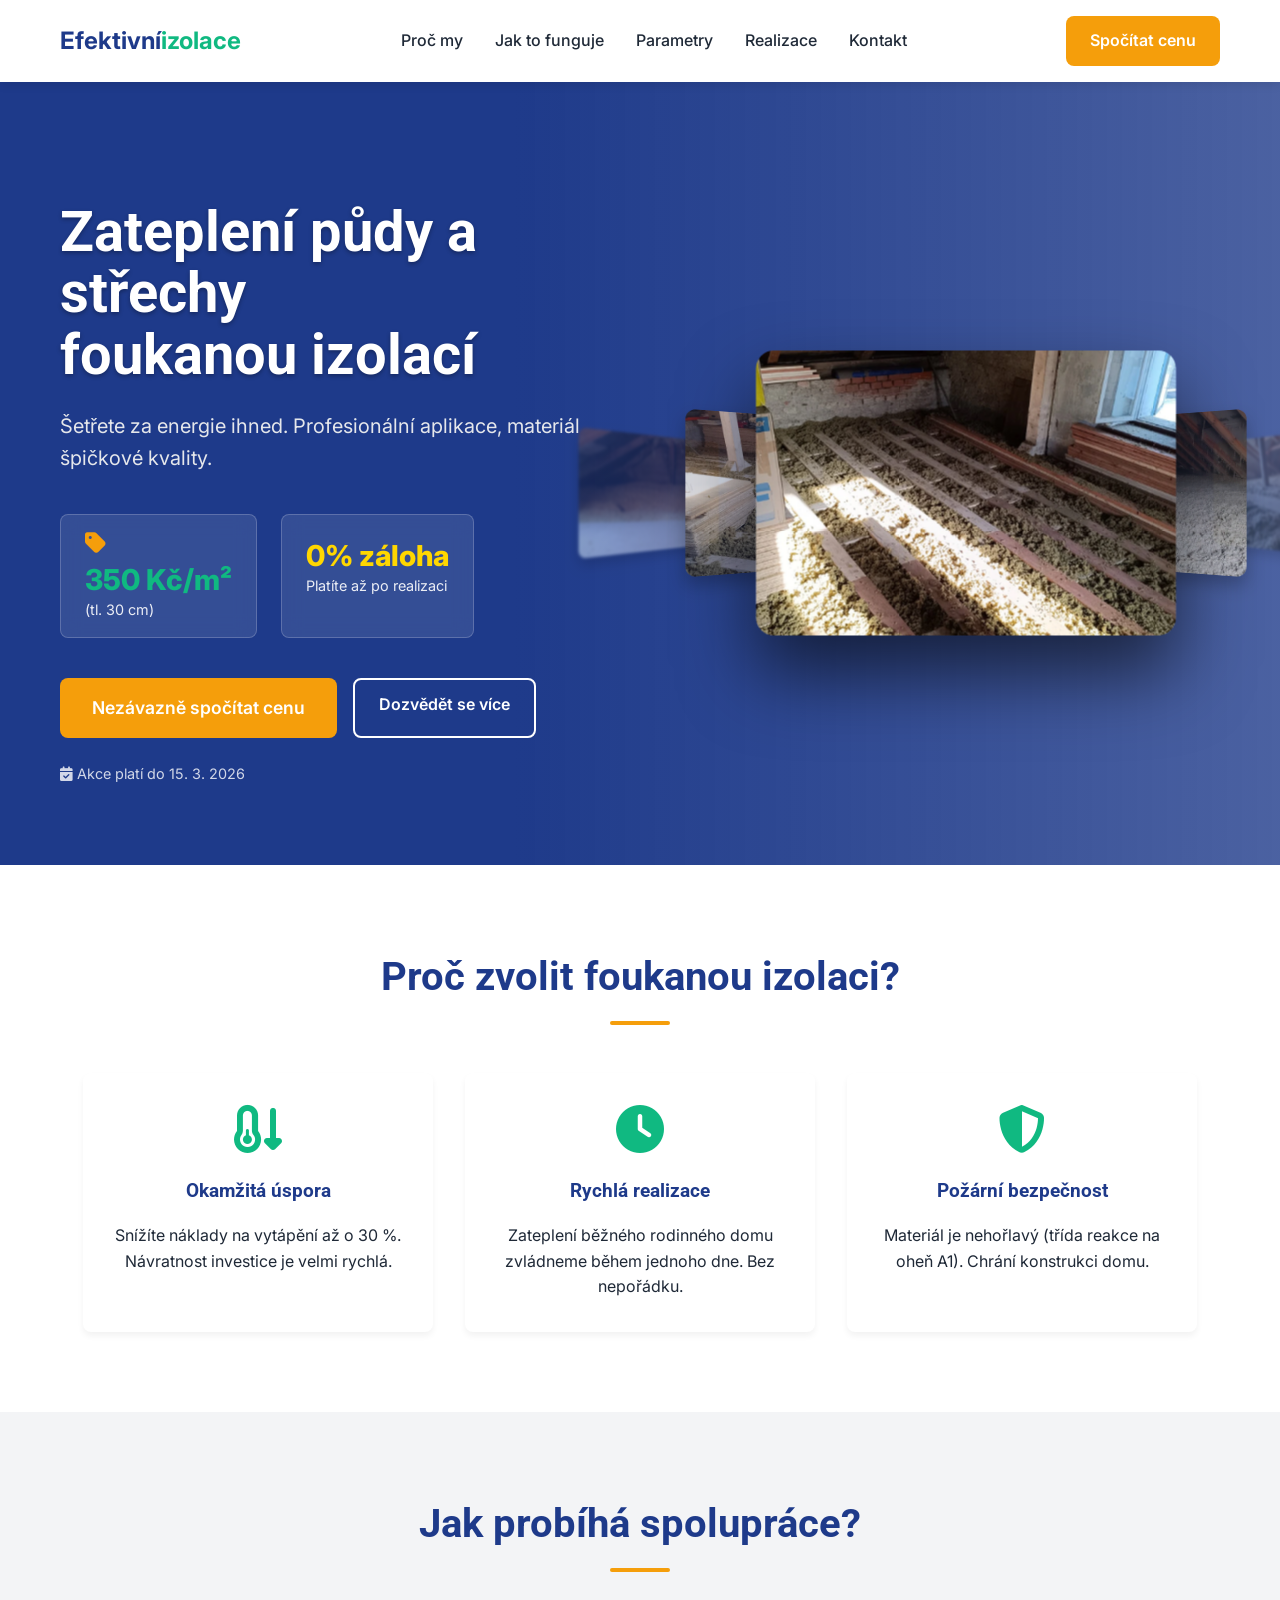
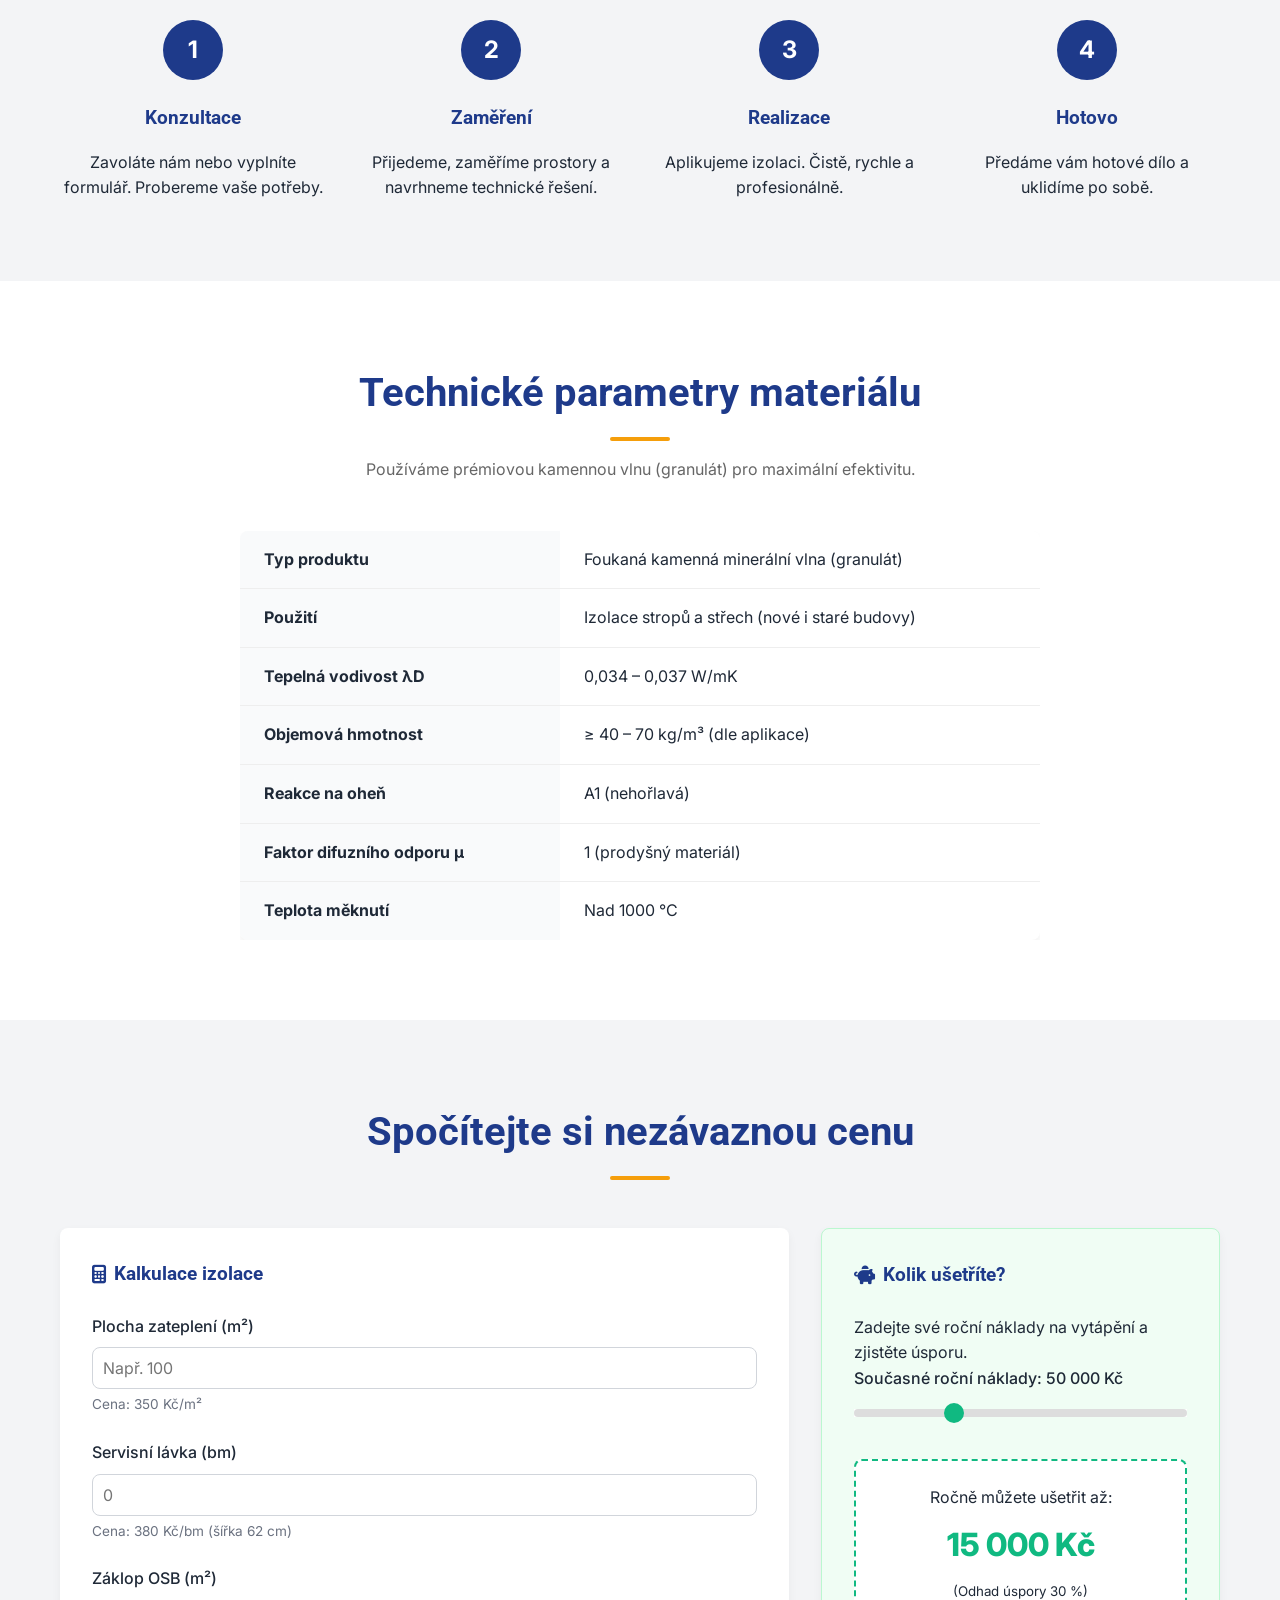
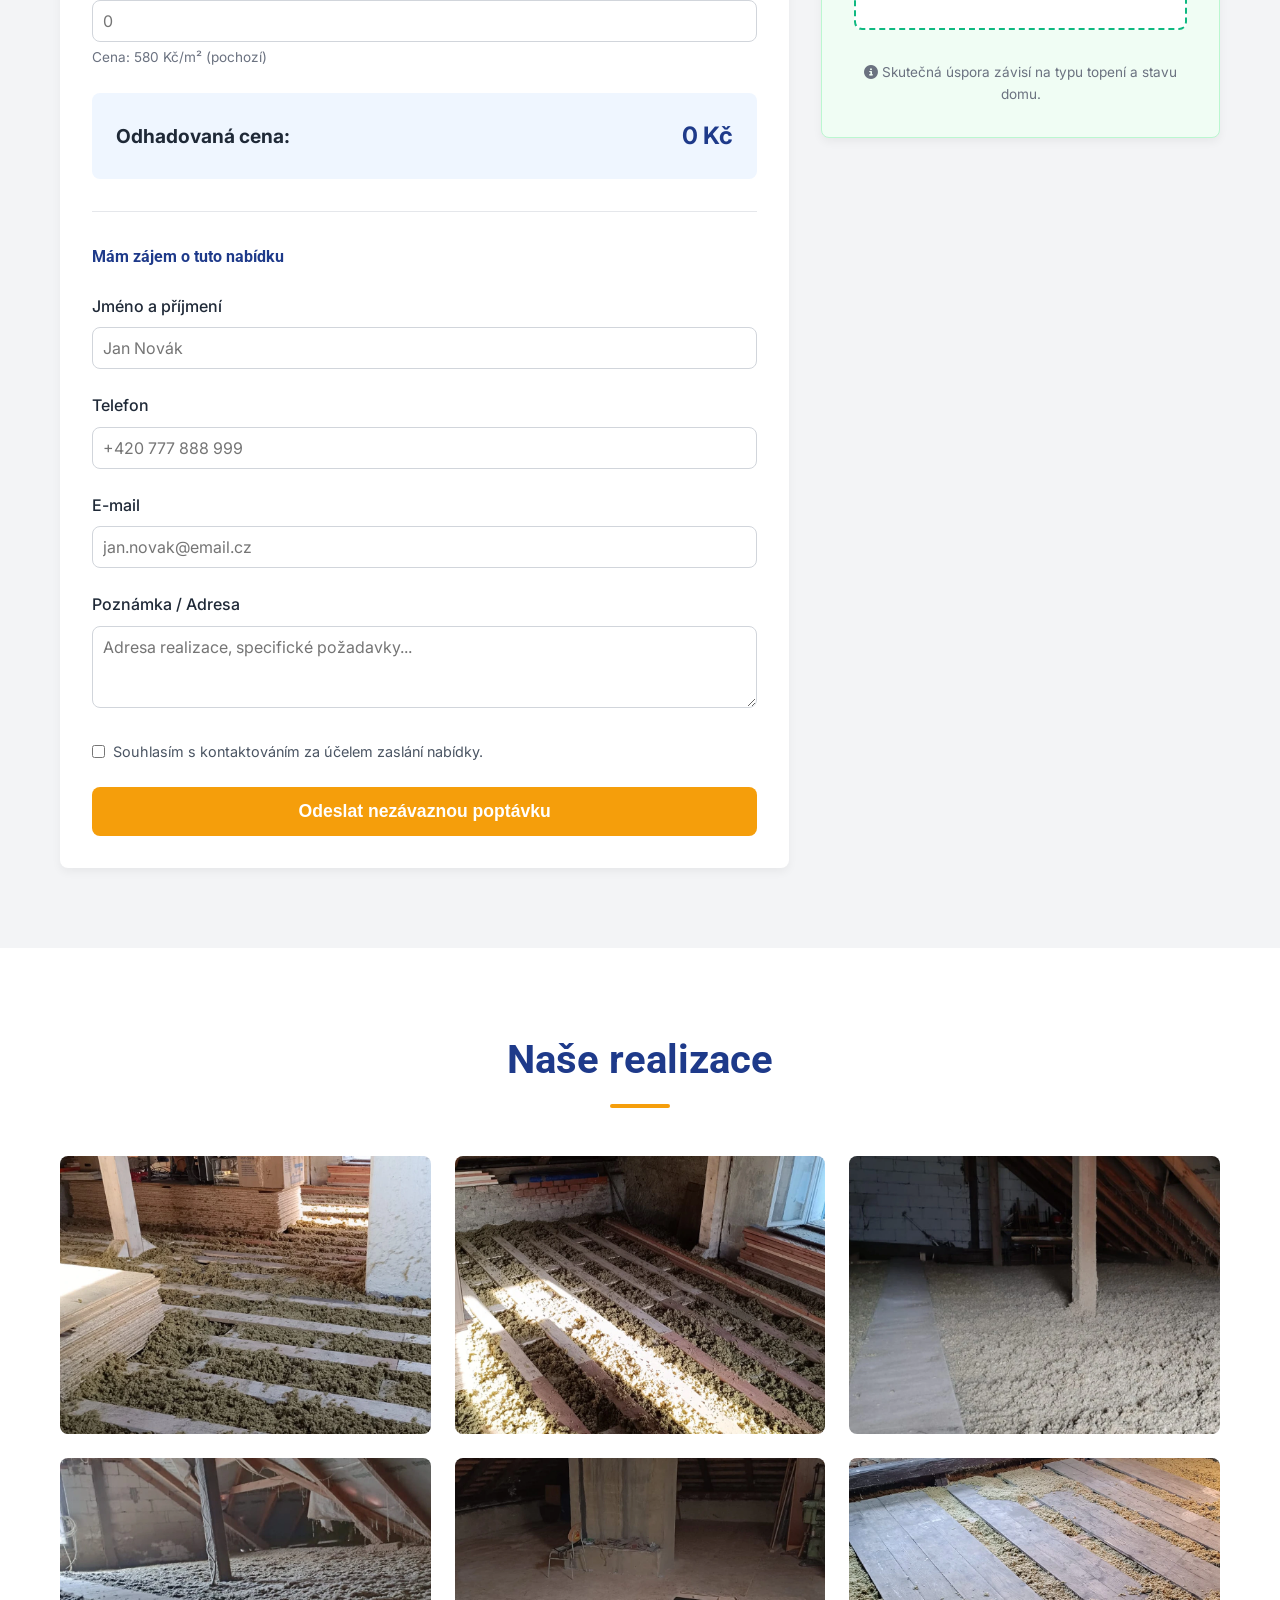
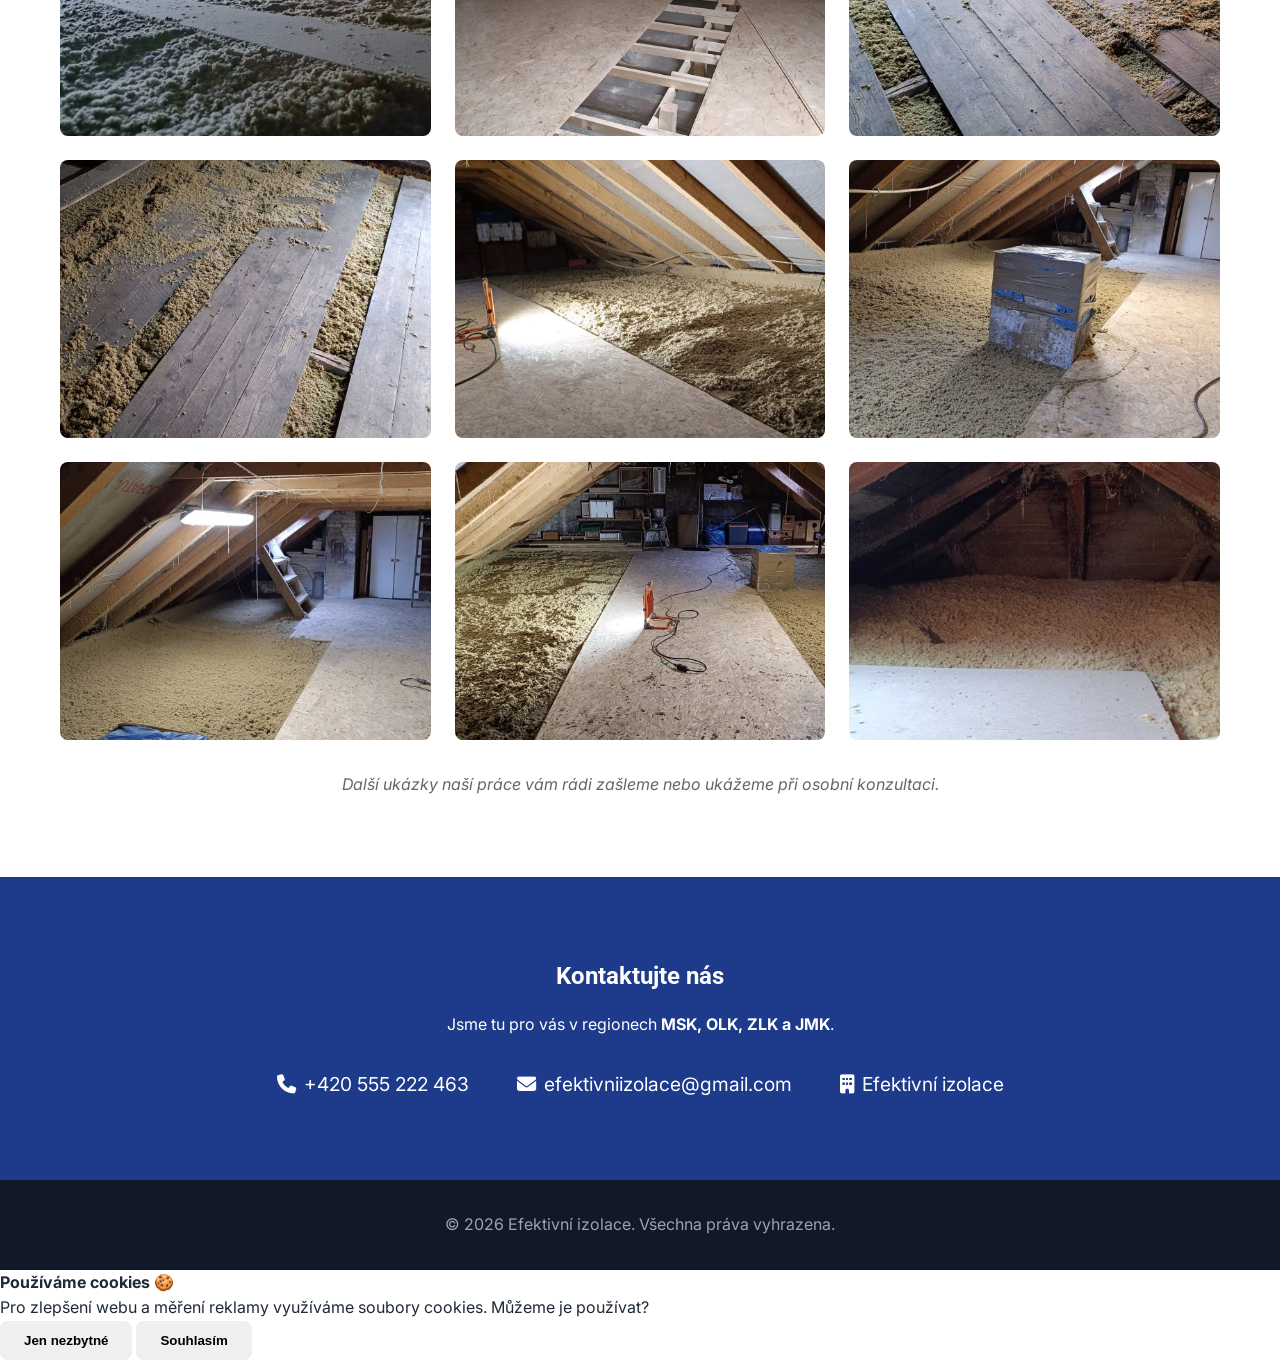
==== index.html @ cfd59a3e "Add files via upload" ====
<!DOCTYPE html>
<html lang="cs">

<head>
    <meta charset="UTF-8">
    <meta name="viewport" content="width=device-width, initial-scale=1.0">
    <title>Efektivní izolace - Foukaná izolace na klíč</title>
    <meta name="description"
        content="Profesionální zateplení půdy a střechy foukanou izolací. Akční cena 350 Kč/m². Působíme v MSK, OLK, ZLK a JMK. Spočočítejte si cenu online!">

    <!-- Google Fonts -->
    <link rel="preconnect" href="https://fonts.googleapis.com">
    <link rel="preconnect" href="https://fonts.gstatic.com" crossorigin>
    <link
        href="https://fonts.googleapis.com/css2?family=Inter:wght@300;400;600;700&family=Roboto:wght@400;500;700&display=swap"
        rel="stylesheet">

    <!-- FontAwesome Icons -->
    <link rel="stylesheet" href="https://cdnjs.cloudflare.com/ajax/libs/font-awesome/6.4.0/css/all.min.css">

    <!-- Styles -->
    <link rel="stylesheet" href="style.css">
</head>

<body>

    <!-- Navigation -->
    <nav class="navbar">
        <div class="container">
            <a href="#" class="logo">Efektivní<span class="highlight">izolace</span></a>
            <div class="menu-toggle" id="mobile-menu">
                <span class="bar"></span>
                <span class="bar"></span>
                <span class="bar"></span>
            </div>
            <ul class="nav-links">
                <li><a href="#benefity">Proč my</a></li>
                <li><a href="#postup">Jak to funguje</a></li>
                <li><a href="#technicke-parametry">Parametry</a></li>
                <li><a href="#galerie">Realizace</a></li>
                <li><a href="#kontakt">Kontakt</a></li>
            </ul>
            <a href="#kalkulator" class="btn btn-primary nav-cta">Spočítat cenu</a>
        </div>
    </nav>

    <!-- Hero Section -->
    <header class="hero">
        <div class="container hero-container">
            <div class="hero-text">
                <h1>Zateplení půdy a střechy <br> foukanou izolací</h1>
                <p class="hero-subtitle">Šetřete za energie ihned. Profesionální aplikace, materiál špičkové kvality.
                </p>

                <div class="hero-highlights">
                    <div class="highlight-item price-highlight">
                        <i class="fa-solid fa-tag"></i>
                        <strong>350 Kč/m²</strong>
                        <span>(tl. 30 cm)</span>
                    </div>
                    <div class="highlight-item security-highlight">
                        <i class="fa-solid fa-shield-check"></i>
                        <strong>0% záloha</strong>
                        <span>Platíte až po realizaci</span>
                    </div>
                </div>

                <div class="hero-buttons">
                    <a href="#kalkulator" class="btn btn-primary btn-lg">Nezávazně spočítat cenu</a>
                    <a href="#benefity" class="btn btn-secondary">Dozvědět se více</a>
                </div>
                <p class="hero-promo-date"><i class="fa-solid fa-calendar-check"></i> Akce platí do 15. 3. 2026</p>
            </div>

            <div class="hero-visual">
                <div class="carousel-container">
                    <div class="carousel-track" id="hero-carousel">
                        <!-- JS will populate images 1.webp to 14.webp -->
                    </div>
                </div>
            </div>
        </div>
    </header>

    <!-- Content Placeholder -->
    <main>

        <!-- Benefits Section -->
        <section id="benefity" class="section">
            <div class="container">
                <h2 class="section-title">Proč zvolit foukanou izolaci?</h2>
                <div class="benefits-grid">
                    <div class="benefit-card">
                        <i class="fa-solid fa-temperature-arrow-down benefit-icon"></i>
                        <h3>Okamžitá úspora</h3>
                        <p>Snížíte náklady na vytápění až o 30 %. Návratnost investice je velmi rychlá.</p>
                    </div>
                    <div class="benefit-card">
                        <i class="fa-solid fa-clock benefit-icon"></i>
                        <h3>Rychlá realizace</h3>
                        <p>Zateplení běžného rodinného domu zvládneme během jednoho dne. Bez nepořádku.</p>
                    </div>
                    <div class="benefit-card">
                        <i class="fa-solid fa-shield-halved benefit-icon"></i>
                        <h3>Požární bezpečnost</h3>
                        <p>Materiál je nehořlavý (třída reakce na oheň A1). Chrání konstrukci domu.</p>
                    </div>
                </div>
            </div>
        </section>

        <!-- Process Section -->
        <section id="postup" class="section bg-light">
            <div class="container">
                <h2 class="section-title">Jak probíhá spolupráce?</h2>
                <div class="process-steps">
                    <div class="step">
                        <div class="step-number">1</div>
                        <h3>Konzultace</h3>
                        <p>Zavoláte nám nebo vyplníte formulář. Probereme vaše potřeby.</p>
                    </div>
                    <div class="step">
                        <div class="step-number">2</div>
                        <h3>Zaměření</h3>
                        <p>Přijedeme, zaměříme prostory a navrhneme technické řešení.</p>
                    </div>
                    <div class="step">
                        <div class="step-number">3</div>
                        <h3>Realizace</h3>
                        <p>Aplikujeme izolaci. Čistě, rychle a profesionálně.</p>
                    </div>
                    <div class="step">
                        <div class="step-number">4</div>
                        <h3>Hotovo</h3>
                        <p>Předáme vám hotové dílo a uklidíme po sobě.</p>
                    </div>
                </div>
            </div>
        </section>

        <!-- Technical Specs -->
        <section id="technicke-parametry" class="section">
            <div class="container">
                <h2 class="section-title">Technické parametry materiálu</h2>
                <p class="section-subtitle">Používáme prémiovou kamennou vlnu (granulát) pro maximální efektivitu.</p>

                <div class="table-container">
                    <table class="tech-table">
                        <tbody>
                            <tr>
                                <td><strong>Typ produktu</strong></td>
                                <td>Foukaná kamenná minerální vlna (granulát)</td>
                            </tr>
                            <tr>
                                <td><strong>Použití</strong></td>
                                <td>Izolace stropů a střech (nové i staré budovy)</td>
                            </tr>
                            <tr>
                                <td><strong>Tepelná vodivost λD</strong></td>
                                <td>0,034 – 0,037 W/mK</td>
                            </tr>
                            <tr>
                                <td><strong>Objemová hmotnost</strong></td>
                                <td>≥ 40 – 70 kg/m³ (dle aplikace)</td>
                            </tr>
                            <tr>
                                <td><strong>Reakce na oheň</strong></td>
                                <td>A1 (nehořlavá)</td>
                            </tr>
                            <tr>
                                <td><strong>Faktor difuzního odporu μ</strong></td>
                                <td>1 (prodyšný materiál)</td>
                            </tr>
                            <tr>
                                <td><strong>Teplota měknutí</strong></td>
                                <td>Nad 1000 °C</td>
                            </tr>
                        </tbody>
                    </table>
                </div>
            </div>
        </section>

        <!-- Calculator Section -->
        <section id="kalkulator" class="section bg-light">
            <div class="container">
                <h2 class="section-title">Spočítejte si nezávaznou cenu</h2>
                <div class="calculator-container">

                    <!-- Cost Calculator -->
                    <div class="calc-box">
                        <h3><i class="fa-solid fa-calculator"></i> Kalkulace izolace</h3>
                        <form id="price-form">

                            <!-- Calculation Inputs -->
                            <div class="input-group">
                                <label for="area">Plocha zateplení (m²)</label>
                                <input type="number" id="area" name="plocha" min="0" placeholder="Např. 100" required>
                                <small>Cena: 350 Kč/m²</small>
                            </div>

                            <div class="input-group">
                                <label for="walkway">Servisní lávka (bm)</label>
                                <input type="number" id="walkway" name="lavka" min="0" placeholder="0">
                                <small>Cena: 380 Kč/bm (šířka 62 cm)</small>
                            </div>

                            <div class="input-group">
                                <label for="boarding">Záklop OSB (m²)</label>
                                <input type="number" id="boarding" name="zaklop" min="0" placeholder="0">
                                <small>Cena: 580 Kč/m² (pochozí)</small>
                            </div>

                            <div class="price-result">
                                <span>Odhadovaná cena:</span>
                                <span id="total-price" class="price-tag">0 Kč</span>
                                <input type="hidden" id="hidden-price" name="odhadovana_cena">
                            </div>

                            <!-- Contact Details -->
                            <div class="contact-details">
                                <h4>Mám zájem o tuto nabídku</h4>
                                <div class="input-group">
                                    <label for="name">Jméno a příjmení</label>
                                    <input type="text" id="name" name="jmeno" required placeholder="Jan Novák">
                                </div>
                                <div class="input-group">
                                    <label for="phone">Telefon</label>
                                    <input type="tel" id="phone" name="telefon" required placeholder="+420 777 888 999">
                                </div>
                                <div class="input-group">
                                    <label for="email">E-mail</label>
                                    <input type="email" id="email" name="email" required
                                        placeholder="jan.novak@email.cz">
                                </div>
                                <div class="input-group">
                                    <label for="note">Poznámka / Adresa</label>
                                    <textarea id="note" name="poznamka" rows="3"
                                        placeholder="Adresa realizace, specifické požadavky..."></textarea>
                                </div>

                                <div class="checkbox-group">
                                    <input type="checkbox" id="consent" name="souhlas" required>
                                    <label for="consent">Souhlasím s kontaktováním za účelem zaslání nabídky.</label>
                                </div>

                                <button type="submit" class="btn btn-primary btn-block">Odeslat nezávaznou
                                    poptávku</button>
                            </div>
                        </form>
                    </div>

                    <!-- Savings Estimator -->
                    <div class="savings-box">
                        <h3><i class="fa-solid fa-piggy-bank"></i> Kolik ušetříte?</h3>
                        <p>Zadejte své roční náklady na vytápění a zjistěte úsporu.</p>

                        <div class="input-group">
                            <label for="heating-cost">Současné roční náklady: <span id="heating-value">50 000</span>
                                Kč</label>
                            <input type="range" id="heating-cost" min="10000" max="150000" step="5000" value="50000">
                        </div>

                        <div class="savings-result">
                            <p>Ročně můžete ušetřit až:</p>
                            <span id="savings-amount" class="savings-tag">15 000 Kč</span>
                            <small>(Odhad úspory 30 %)</small>
                        </div>

                        <div class="info-note">
                            <p><i class="fa-solid fa-circle-info"></i> Skutečná úspora závisí na typu topení a stavu
                                domu.</p>
                        </div>
                    </div>

                </div>
            </div>
        </section>

        <!-- Gallery Section -->
        <section id="galerie" class="section">
            <div class="container">
                <h2 class="section-title">Naše realizace</h2>
                <div class="gallery-grid">
                    <!-- Placeholders (User will replace with actual images) -->
                    <div class="gallery-item">
                        <div class="gallery-placeholder">Realizace 1</div>
                        <!-- <img src="assets/realizace/img1.jpg" alt="Zateplení střechy"> -->
                    </div>
                    <div class="gallery-item">
                        <div class="gallery-placeholder">Realizace 2</div>
                    </div>
                    <div class="gallery-item">
                        <div class="gallery-placeholder">Realizace 3</div>
                    </div>
                    <div class="gallery-item">
                        <div class="gallery-placeholder">Realizace 4</div>
                    </div>
                    <div class="gallery-item">
                        <div class="gallery-placeholder">Realizace 5</div>
                    </div>
                    <div class="gallery-item">
                        <div class="gallery-placeholder">Realizace 6</div>
                    </div>
                </div>
                <p class="gallery-note">Další ukázky naší práce vám rádi zašleme nebo ukážeme při osobní konzultaci.</p>
            </div>
        </section>

        <!-- Contact Section -->
        <section id="kontakt" class="section bg-primary text-white">
            <div class="container">
                <div class="contact-wrapper">
                    <div class="contact-info">
                        <h2>Kontaktujte nás</h2>
                        <p>Jsme tu pro vás v regionech <strong>MSK, OLK, ZLK a JMK</strong>.</p>
                        <ul class="contact-list">
                            <li><i class="fa-solid fa-phone"></i> +420 555 222 463</li>
                            <li><i class="fa-solid fa-envelope"></i> efektivniizolace@gmail.com</li>
                            <li><i class="fa-solid fa-building"></i> Efektivní izolace</li>
                        </ul>
                    </div>
                </div>
            </div>
        </section>

    </main>

    <!-- Footer -->
    <footer>
        <div class="container">
            <p>&copy; 2026 Efektivní izolace. Všechna práva vyhrazena.</p>
        </div>
    </footer>

    <!-- Scripts -->
    <script src="cookie-banner.js"></script>
    <script src="script.js"></script>
</body>

</html>
---- style.css ----
:root {
    --primary-color: #1e3a8a;
    /* Deep Blue */
    --secondary-color: #10b981;
    /* Eco Green */
    --accent-color: #f59e0b;
    /* Orange/Amber */
    --text-color: #1f2937;
    --light-bg: #f3f4f6;
    --white: #ffffff;
    --font-heading: 'Roboto', sans-serif;
    --font-body: 'Inter', sans-serif;
    --border-radius: 8px;
    --transition: all 0.3s ease;
}

* {
    margin: 0;
    padding: 0;
    box-sizing: border-box;
}

body {
    font-family: var(--font-body);
    color: var(--text-color);
    line-height: 1.6;
    background-color: var(--white);
}

h1,
h2,
h3,
h4,
h5,
h6 {
    font-family: var(--font-heading);
    margin-bottom: 1rem;
    color: var(--primary-color);
}

a {
    text-decoration: none;
    color: inherit;
}

ul {
    list-style: none;
}

.container {
    max-width: 1200px;
    margin: 0 auto;
    padding: 0 20px;
}

/* Utilities */
.highlight {
    color: var(--secondary-color);
}

.btn {
    display: inline-block;
    padding: 12px 24px;
    border-radius: var(--border-radius);
    font-weight: 600;
    cursor: pointer;
    border: none;
    transition: var(--transition);
    text-align: center;
}

.btn-primary {
    background-color: var(--accent-color);
    color: var(--white);
}

.btn-primary:hover {
    background-color: #d97706;
    transform: translateY(-2px);
}

.btn-secondary {
    background-color: transparent;
    border: 2px solid var(--white);
    color: var(--white);
}

.btn-secondary:hover {
    background-color: var(--white);
    color: var(--primary-color);
}

.btn-lg {
    padding: 16px 32px;
    font-size: 1.1rem;
}

/* Navbar */
.navbar {
    background-color: var(--white);
    box-shadow: 0 2px 10px rgba(0, 0, 0, 0.1);
    position: sticky;
    top: 0;
    z-index: 1000;
    padding: 1rem 0;
}

.navbar .container {
    display: flex;
    justify-content: space-between;
    align-items: center;
}

.logo {
    font-size: 1.5rem;
    font-weight: 700;
    color: var(--primary-color);
}

.nav-links {
    display: flex;
    gap: 2rem;
}

.nav-links a {
    font-weight: 500;
    transition: var(--transition);
}

.nav-links a:hover {
    color: var(--accent-color);
}

/* Hero Section - Redesign */
.hero {
    background: linear-gradient(to right, #1e3a8a 0%, #1e3a8a 40%, rgba(30, 58, 138, 0.8) 100%), url('https://images.unsplash.com/photo-1632759905292-6d75c6130498?q=80&w=2670&auto=format&fit=crop');
    background-size: cover;
    background-position: center;
    color: var(--white);
    padding: 120px 0 80px;
    position: relative;
    overflow: hidden;
}

.hero-container {
    display: flex;
    align-items: center;
    justify-content: space-between;
    gap: 4rem;
}

.hero-text {
    flex: 1;
    z-index: 2;
}

.hero h1 {
    font-size: 3.5rem;
    margin-bottom: 1.5rem;
    color: var(--white);
    line-height: 1.1;
    text-shadow: 0 2px 4px rgba(0, 0, 0, 0.3);
}

.hero-subtitle {
    font-size: 1.25rem;
    margin-bottom: 2.5rem;
    color: #e5e7eb;
    max-width: 600px;
}

/* Highlights */
.hero-highlights {
    display: flex;
    gap: 1.5rem;
    margin-bottom: 2.5rem;
    flex-wrap: wrap;
}

.highlight-item {
    background: rgba(255, 255, 255, 0.1);
    backdrop-filter: blur(10px);
    padding: 1rem 1.5rem;
    border-radius: var(--border-radius);
    border: 1px solid rgba(255, 255, 255, 0.2);
    display: flex;
    flex-direction: column;
    align-items: flex-start;
}

.highlight-item i {
    font-size: 1.5rem;
    margin-bottom: 0.5rem;
    color: var(--accent-color);
}

.highlight-item strong {
    font-size: 1.8rem;
    font-weight: 800;
    line-height: 1.2;
}

.highlight-item span {
    font-size: 0.9rem;
    opacity: 0.9;
}

.price-highlight strong {
    color: var(--secondary-color);
}

.security-highlight strong {
    color: #ffd700;
    /* Gold for 0% deposit */
}

/* Hero Carousel - 3D Slider */
.hero-visual {
    flex: 1;
    height: 450px;
    /* Slightly taller for larger image */
    position: relative;
    perspective: 1000px;
    /* Shift visual container slightly right to avoid text overlap */
    transform: translateX(20px);
    border-radius: 20px;
    /* border: 4px solid rgba(255, 255, 255, 0.2); // Removed border to match clean 3D look better */
    background: transparent;
    /* Transparent to let hero bg show through or keep dark if preferred */
}

.carousel-container {
    width: 100%;
    height: 100%;
    position: relative;
    display: flex;
    justify-content: center;
    align-items: center;
}

.carousel-track {
    /* Resetting marquee styles */
    display: block;
    width: 100%;
    height: 100%;
    position: relative;
    animation: none;
}

.carousel-slide {
    position: absolute;
    top: 50%;
    left: 50%;
    width: 280px;
    /* Slightly narrower base width */
    height: 190px;
    background-size: cover;
    background-position: center;
    border-radius: 12px;
    box-shadow: 0 10px 20px rgba(0, 0, 0, 0.3);
    /* Smoother transition */
    transition: all 0.8s cubic-bezier(0.25, 0.46, 0.45, 0.94);
    transform-style: preserve-3d;
    /* Default hidden state */
    transform: translate(-50%, -50%) scale(0.5);
    opacity: 0;
    z-index: 0;
}

/* Active - Larger */
.carousel-slide.active {
    transform: translate(-50%, -50%) scale(1.5);
    /* Increased scale */
    z-index: 20;
    opacity: 1;
    box-shadow: 0 25px 50px rgba(0, 0, 0, 0.6);
}

/* Neighbors - Tighter packing to reduce width */
.carousel-slide.prev {
    transform: translate(-110%, -50%) scale(0.8) perspective(600px) rotateY(25deg);
    z-index: 10;
    opacity: 0.8;
}

.carousel-slide.next {
    transform: translate(10%, -50%) scale(0.8) perspective(600px) rotateY(-25deg);
    z-index: 10;
    opacity: 0.8;
}

/* Secondary Neighbors */
.carousel-slide.prev-2 {
    transform: translate(-160%, -50%) scale(0.6) perspective(600px) rotateY(35deg);
    z-index: 5;
    opacity: 0.5;
    filter: blur(2px);
}

.carousel-slide.next-2 {
    transform: translate(60%, -50%) scale(0.6) perspective(600px) rotateY(-35deg);
    z-index: 5;
    opacity: 0.5;
    filter: blur(2px);
}

.hero-buttons {
    display: flex;
    gap: 1rem;
    margin-bottom: 1.5rem;
}

.hero-promo-date {
    font-size: 0.9rem;
    opacity: 0.8;
}

/* Responsive Hero */
@media (max-width: 992px) {
    .hero-container {
        flex-direction: column;
        text-align: center;
    }

    .hero-text {
        margin-bottom: 2rem;
    }

    .hero-highlights {
        justify-content: center;
    }

    .highlight-item {
        align-items: center;
    }

    .hero-buttons {
        justify-content: center;
    }

    .hero-visual {
        width: 100%;
        max-width: 500px;
        height: 300px;
    }
}

@media (max-width: 768px) {
    .nav-links {
        display: none;
    }

    .hero h1 {
        font-size: 2.5rem;
    }
}

/* Sections */
.section {
    padding: 80px 0;
}

.section-title {
    text-align: center;
    font-size: 2.5rem;
    margin-bottom: 3rem;
    position: relative;
    padding-bottom: 1rem;
}

.section-title::after {
    content: '';
    position: absolute;
    bottom: 0;
    left: 50%;
    transform: translateX(-50%);
    width: 60px;
    height: 4px;
    background-color: var(--accent-color);
    border-radius: 2px;
}

.section-subtitle {
    text-align: center;
    max-width: 700px;
    margin: -2rem auto 3rem;
    color: #666;
}

.bg-light {
    background-color: var(--light-bg);
}

.bg-primary {
    background-color: var(--primary-color);
}

.text-white {
    color: var(--white);
}

.text-white h2 {
    color: var(--white);
}

/* Benefits */
.benefits-grid {
    display: flex;
    justify-content: center;
    flex-wrap: wrap;
    gap: 2rem;
}

.benefit-card {
    flex: 1;
    min-width: 250px;
    max-width: 350px;
    text-align: center;
    padding: 2rem;
    border-radius: var(--border-radius);
    background: var(--white);
    box-shadow: 0 4px 6px rgba(0, 0, 0, 0.05);
    transition: var(--transition);
}

.benefit-card:hover {
    transform: translateY(-5px);
    box-shadow: 0 10px 15px rgba(0, 0, 0, 0.1);
}

.benefit-icon {
    font-size: 3rem;
    color: var(--secondary-color);
    margin-bottom: 1.5rem;
}

/* Process */
.process-steps {
    display: flex;
    justify-content: space-between;
    gap: 2rem;
    flex-wrap: wrap;
}

.step {
    flex: 1;
    text-align: center;
    min-width: 200px;
}

.step-number {
    width: 60px;
    height: 60px;
    background-color: var(--primary-color);
    color: var(--white);
    font-size: 1.5rem;
    font-weight: 700;
    border-radius: 50%;
    display: flex;
    align-items: center;
    justify-content: center;
    margin: 0 auto 1.5rem;
}

/* Technical Table */
.table-container {
    max-width: 800px;
    margin: 0 auto;
    overflow-x: auto;
}

.tech-table {
    width: 100%;
    border-collapse: collapse;
    background: var(--white);
    box-shadow: 0 4px 6px rgba(0, 0, 0, 0.05);
    border-radius: var(--border-radius);
    overflow: hidden;
}

.tech-table td {
    padding: 1rem 1.5rem;
    border-bottom: 1px solid #eee;
}

.tech-table tr:last-child td {
    border-bottom: none;
}

.tech-table td:first-child {
    font-weight: 600;
    background-color: #f9fafb;
    width: 40%;
}

/* Contacts */
.contact-wrapper {
    text-align: center;
}

.contact-list {
    display: flex;
    justify-content: center;
    gap: 3rem;
    margin-top: 2rem;
    flex-wrap: wrap;
}

.contact-list li {
    font-size: 1.2rem;
    display: flex;
    align-items: center;
    gap: 0.5rem;
}

/* Footer */
footer {
    background-color: #111827;
    color: #9ca3af;
    padding: 2rem 0;
    text-align: center;
}

/* Responsive adjustments */
@media (max-width: 768px) {
    .section {
        padding: 50px 0;
    }

    .section-title {
        font-size: 2rem;
    }

    .contact-list {
        flex-direction: column;
        gap: 1rem;
    }
}

/* Calculator Section */
.calculator-container {
    display: flex;
    gap: 2rem;
    align-items: flex-start;
    flex-wrap: wrap;
}

.calc-box,
.savings-box {
    background: var(--white);
    padding: 2rem;
    border-radius: var(--border-radius);
    box-shadow: 0 4px 10px rgba(0, 0, 0, 0.05);
}

.calc-box {
    flex: 2;
    min-width: 300px;
}

.savings-box {
    flex: 1;
    min-width: 300px;
    background: #f0fdf4;
    /* Light green tint */
    border: 1px solid #bbf7d0;
}

.calc-box h3,
.savings-box h3 {
    margin-bottom: 1.5rem;
    display: flex;
    align-items: center;
    gap: 0.5rem;
}

.input-group {
    margin-bottom: 1.5rem;
}

.input-group label {
    display: block;
    font-weight: 500;
    margin-bottom: 0.5rem;
}

.input-group input[type="number"],
.input-group input[type="text"],
.input-group input[type="tel"],
.input-group input[type="email"],
.input-group textarea {
    width: 100%;
    padding: 10px;
    border: 1px solid #d1d5db;
    border-radius: var(--border-radius);
    font-family: inherit;
    font-size: 1rem;
    transition: var(--transition);
}

.input-group input:focus,
.input-group textarea:focus {
    outline: none;
    border-color: var(--primary-color);
    box-shadow: 0 0 0 3px rgba(30, 58, 138, 0.1);
}

.input-group small {
    display: block;
    margin-top: 5px;
    color: #6b7280;
    font-size: 0.85rem;
}

.price-result {
    background: #eff6ff;
    padding: 1.5rem;
    border-radius: var(--border-radius);
    margin-bottom: 2rem;
    display: flex;
    justify-content: space-between;
    align-items: center;
    font-size: 1.2rem;
    font-weight: 700;
}

.price-tag {
    color: var(--primary-color);
    font-size: 1.5rem;
}

.contact-details {
    padding-top: 2rem;
    border-top: 1px solid #e5e7eb;
}

.contact-details h4 {
    margin-bottom: 1.5rem;
}

.checkbox-group {
    margin-bottom: 1.5rem;
    display: flex;
    gap: 0.5rem;
    align-items: flex-start;
}

.checkbox-group input {
    margin-top: 5px;
}

.checkbox-group label {
    font-size: 0.9rem;
    color: #4b5563;
}

.btn-block {
    width: 100%;
    font-size: 1.1rem;
    padding: 14px;
}

/* Savings Box */
.savings-result {
    text-align: center;
    margin: 2rem 0;
    padding: 1.5rem;
    background: var(--white);
    border-radius: var(--border-radius);
    border: 2px dashed #10b981;
}

.savings-tag {
    display: block;
    font-size: 2rem;
    font-weight: 800;
    color: var(--secondary-color);
    margin: 0.5rem 0;
}

.info-note {
    font-size: 0.85rem;
    color: #6b7280;
    text-align: center;
}

/* Range Slider Styles */
input[type=range] {
    -webkit-appearance: none;
    width: 100%;
    margin: 10px 0;
}

input[type=range]:focus {
    outline: none;
}

input[type=range]::-webkit-slider-runnable-track {
    width: 100%;
    height: 8px;
    cursor: pointer;
    background: #ddd;
    border-radius: 5px;
}

input[type=range]::-webkit-slider-thumb {
    height: 20px;
    width: 20px;
    border-radius: 50%;
    background: var(--secondary-color);
    cursor: pointer;
    -webkit-appearance: none;
    margin-top: -6px;
}

@media (max-width: 768px) {
    .calculator-container {
        flex-direction: column;
    }

    .price-result {
        flex-direction: column;
        gap: 0.5rem;
    }
}

/* Gallery */
.gallery-grid {
    display: grid;
    grid-template-columns: repeat(auto-fit, minmax(300px, 1fr));
    gap: 1.5rem;
    margin-bottom: 2rem;
}

.gallery-item {
    aspect-ratio: 4/3;
    background-color: #e5e7eb;
    border-radius: var(--border-radius);
    overflow: hidden;
    position: relative;
    display: flex;
    align-items: center;
    justify-content: center;
}

.gallery-item img {
    width: 100%;
    height: 100%;
    object-fit: cover;
    transition: transform 0.5s ease;
}

.gallery-item:hover img {
    transform: scale(1.05);
}

.gallery-placeholder {
    color: #9ca3af;
    font-weight: 600;
    font-size: 1.2rem;
}

.gallery-note {
    text-align: center;
    color: #666;
    font-style: italic;
}

/* Mobile Menu */
.menu-toggle {
    display: none;
}

@media (max-width: 768px) {
    .menu-toggle {
        display: block;
        cursor: pointer;
    }

    .menu-toggle .bar {
        display: block;
        width: 25px;
        height: 3px;
        margin: 5px auto;
        -webkit-transition: all 0.3s ease-in-out;
        transition: all 0.3s ease-in-out;
        background-color: var(--text-color);
    }

    .nav-links {
        display: none;
        /* Default hidden on mobile */
        position: absolute;
        top: 70px;
        left: 0;
        width: 100%;
        background: var(--white);
        flex-direction: column;
        gap: 0;
        box-shadow: 0 4px 6px rgba(0, 0, 0, 0.1);
        text-align: center;
    }

    .nav-links.active {
        display: flex;
    }

    .nav-links li {
        padding: 1rem 0;
        border-bottom: 1px solid #f3f4f6;
    }

    .nav-cta {
        display: none;
        /* Hide CTA button in header on mobile to save space */
    }
}
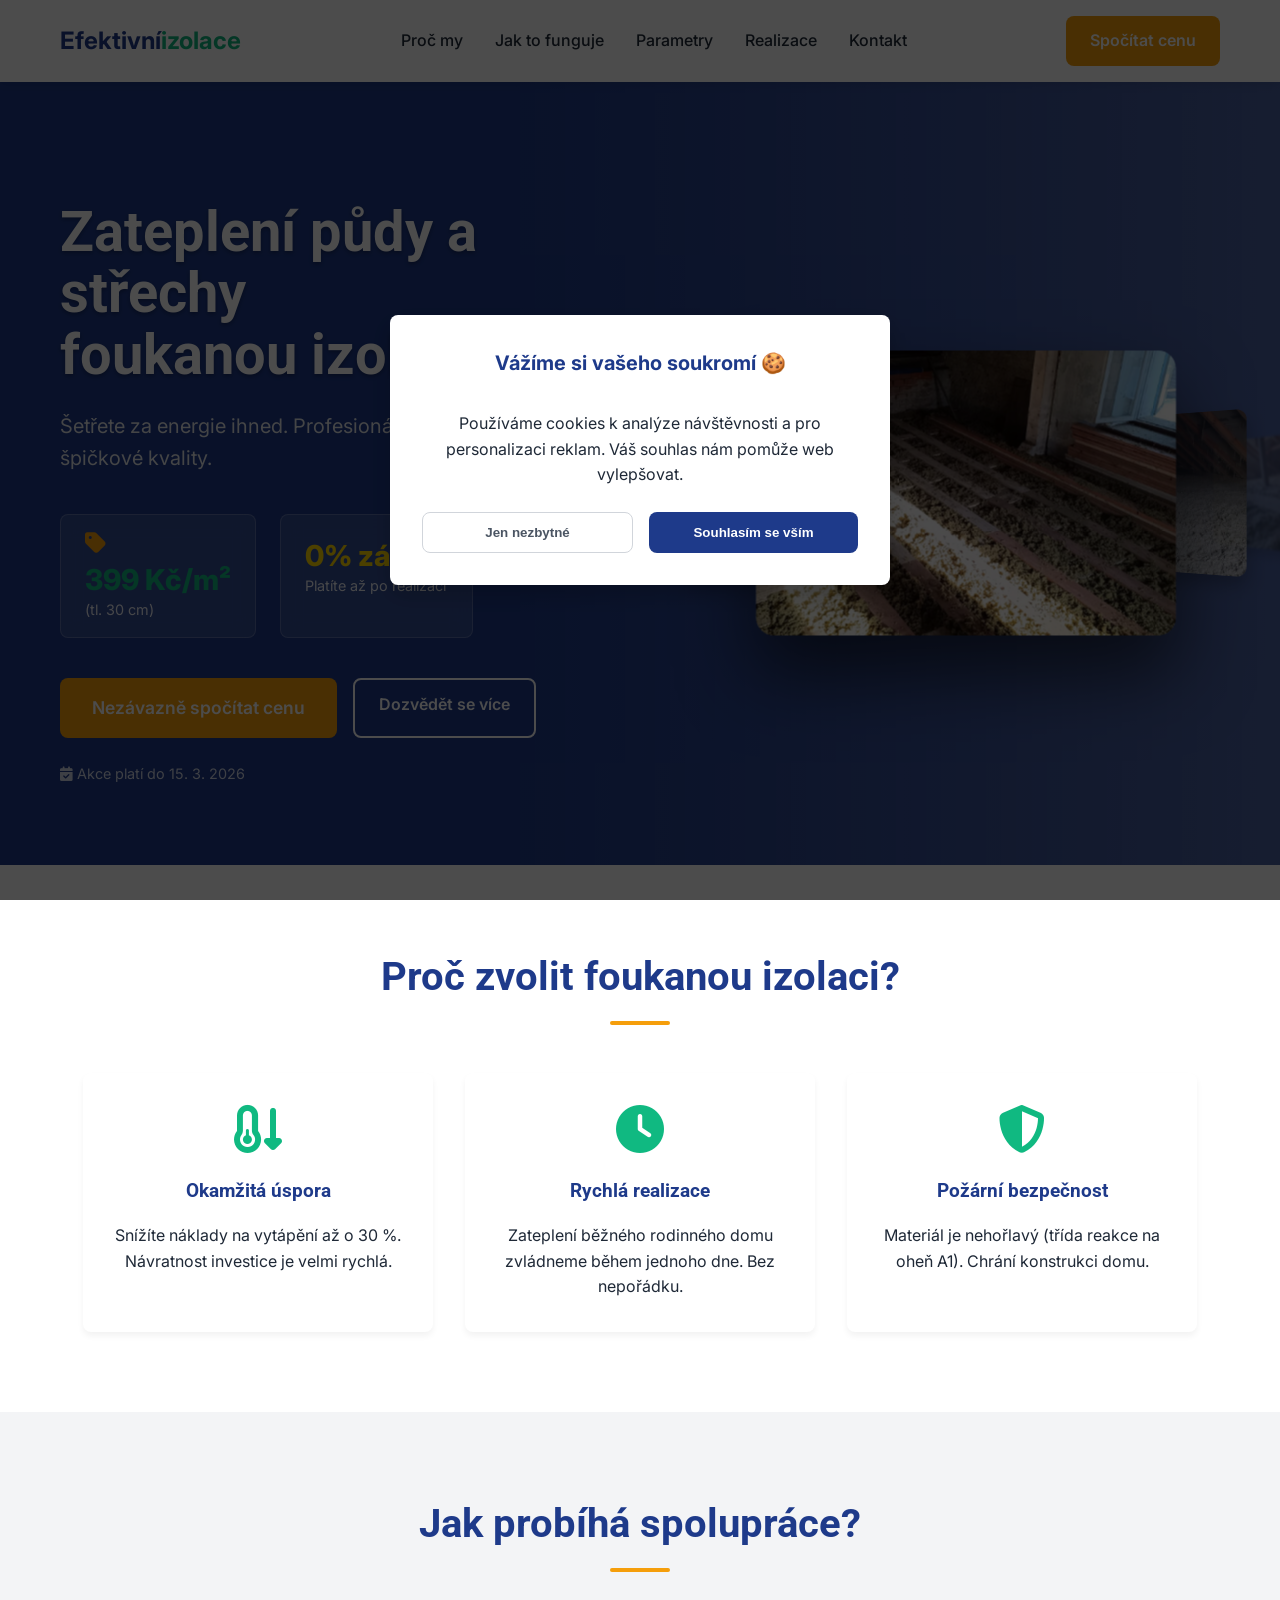
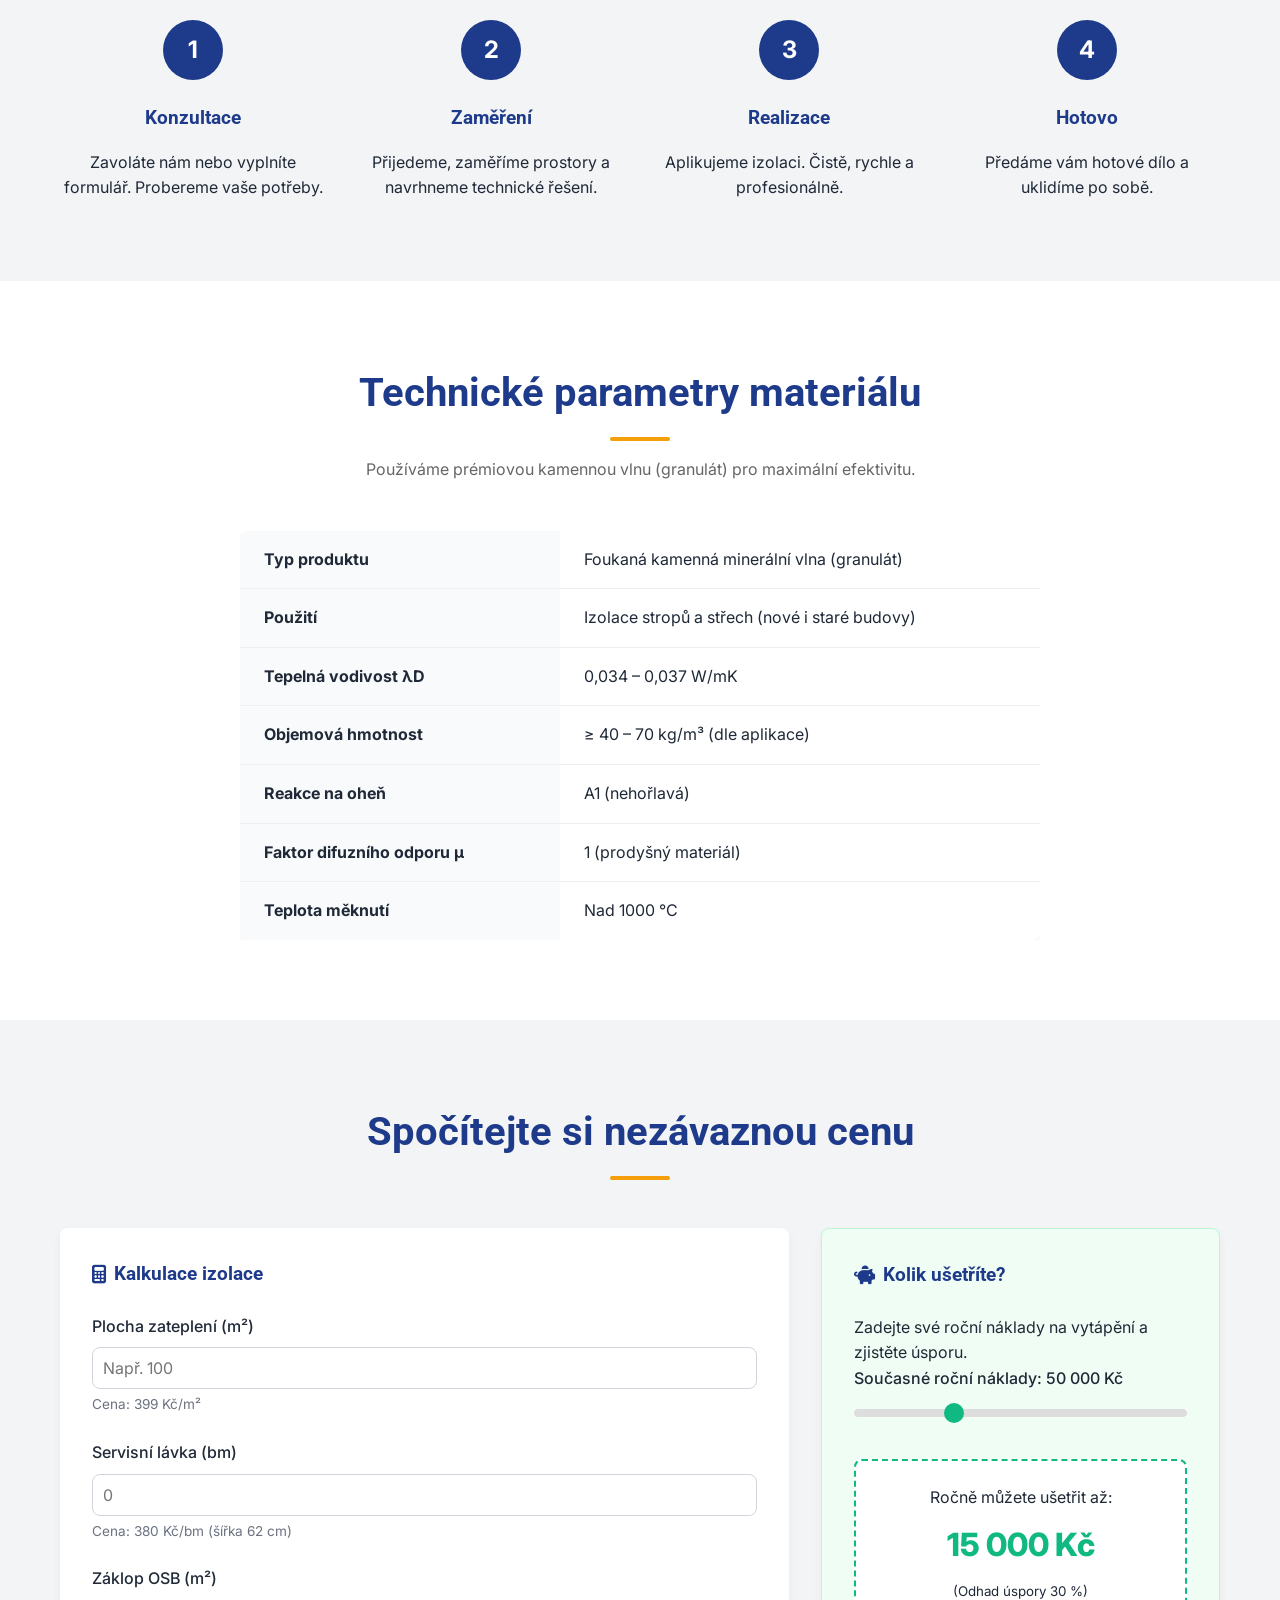
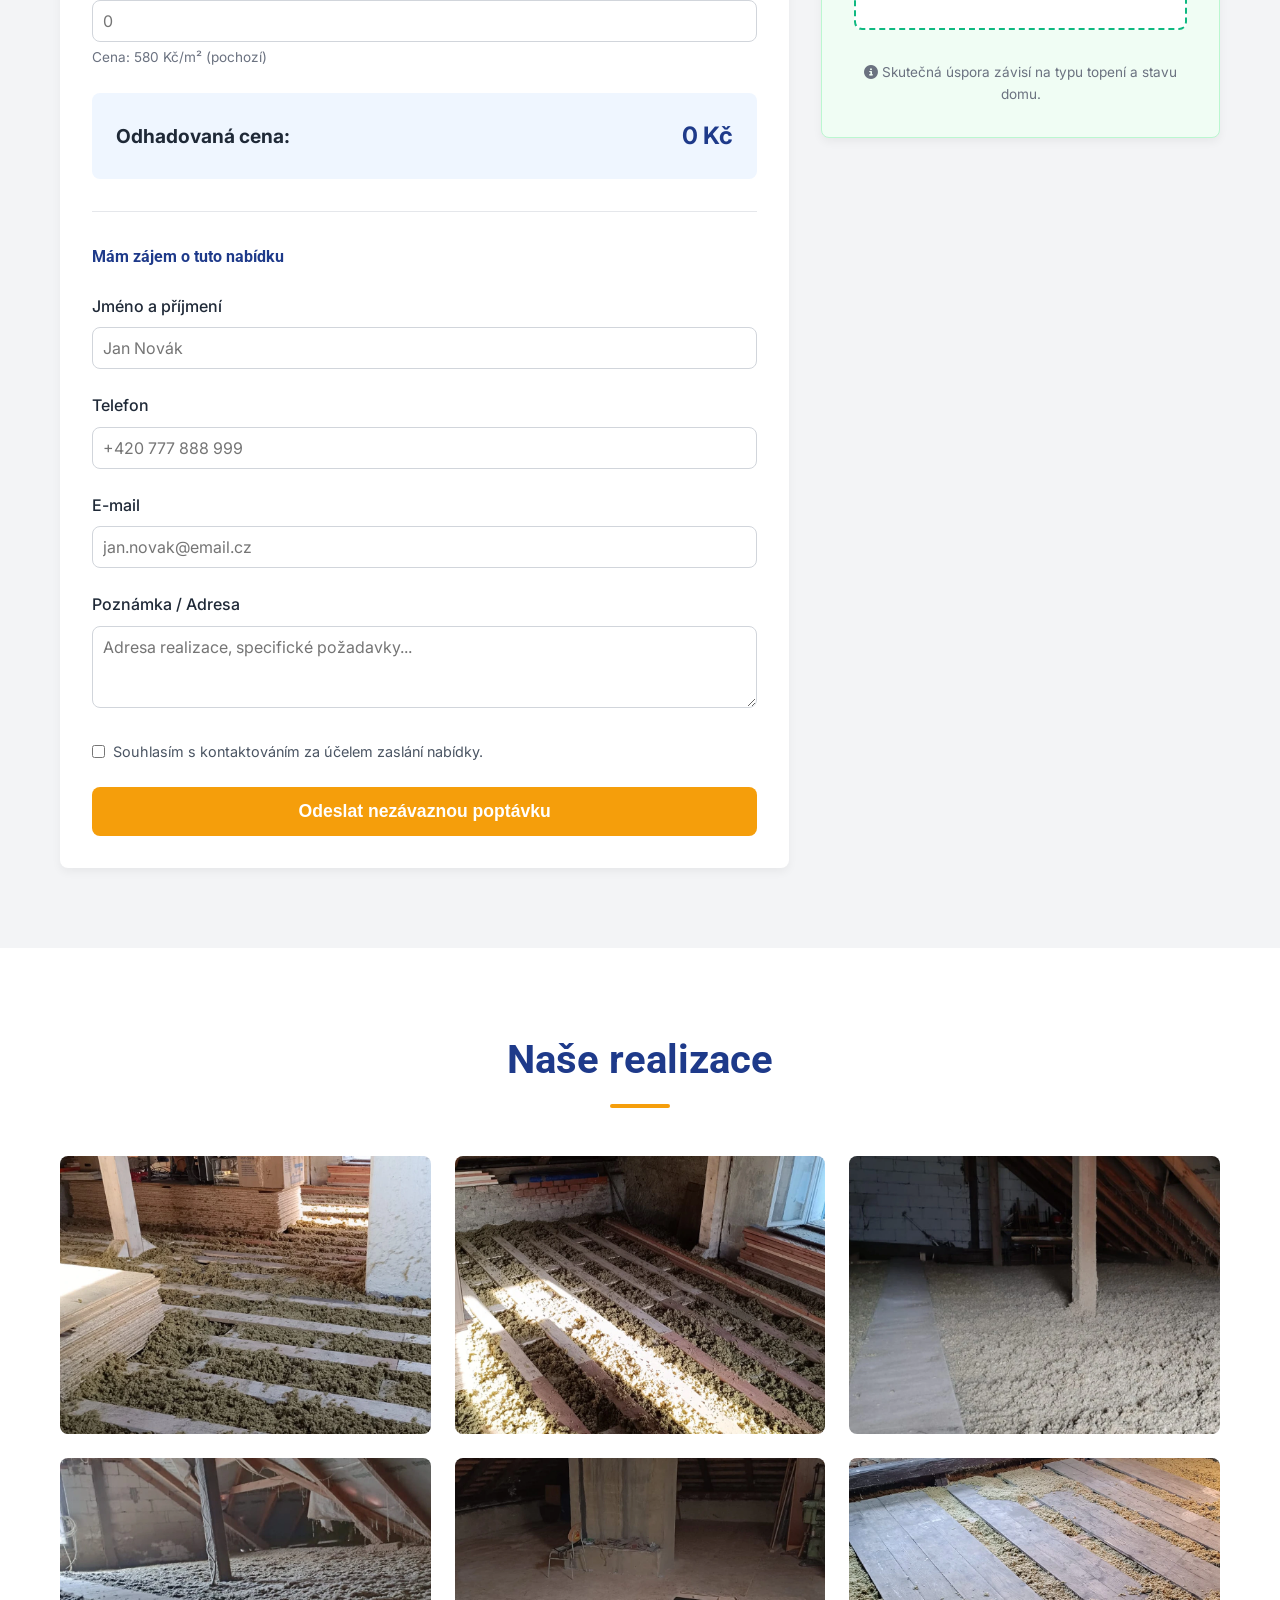
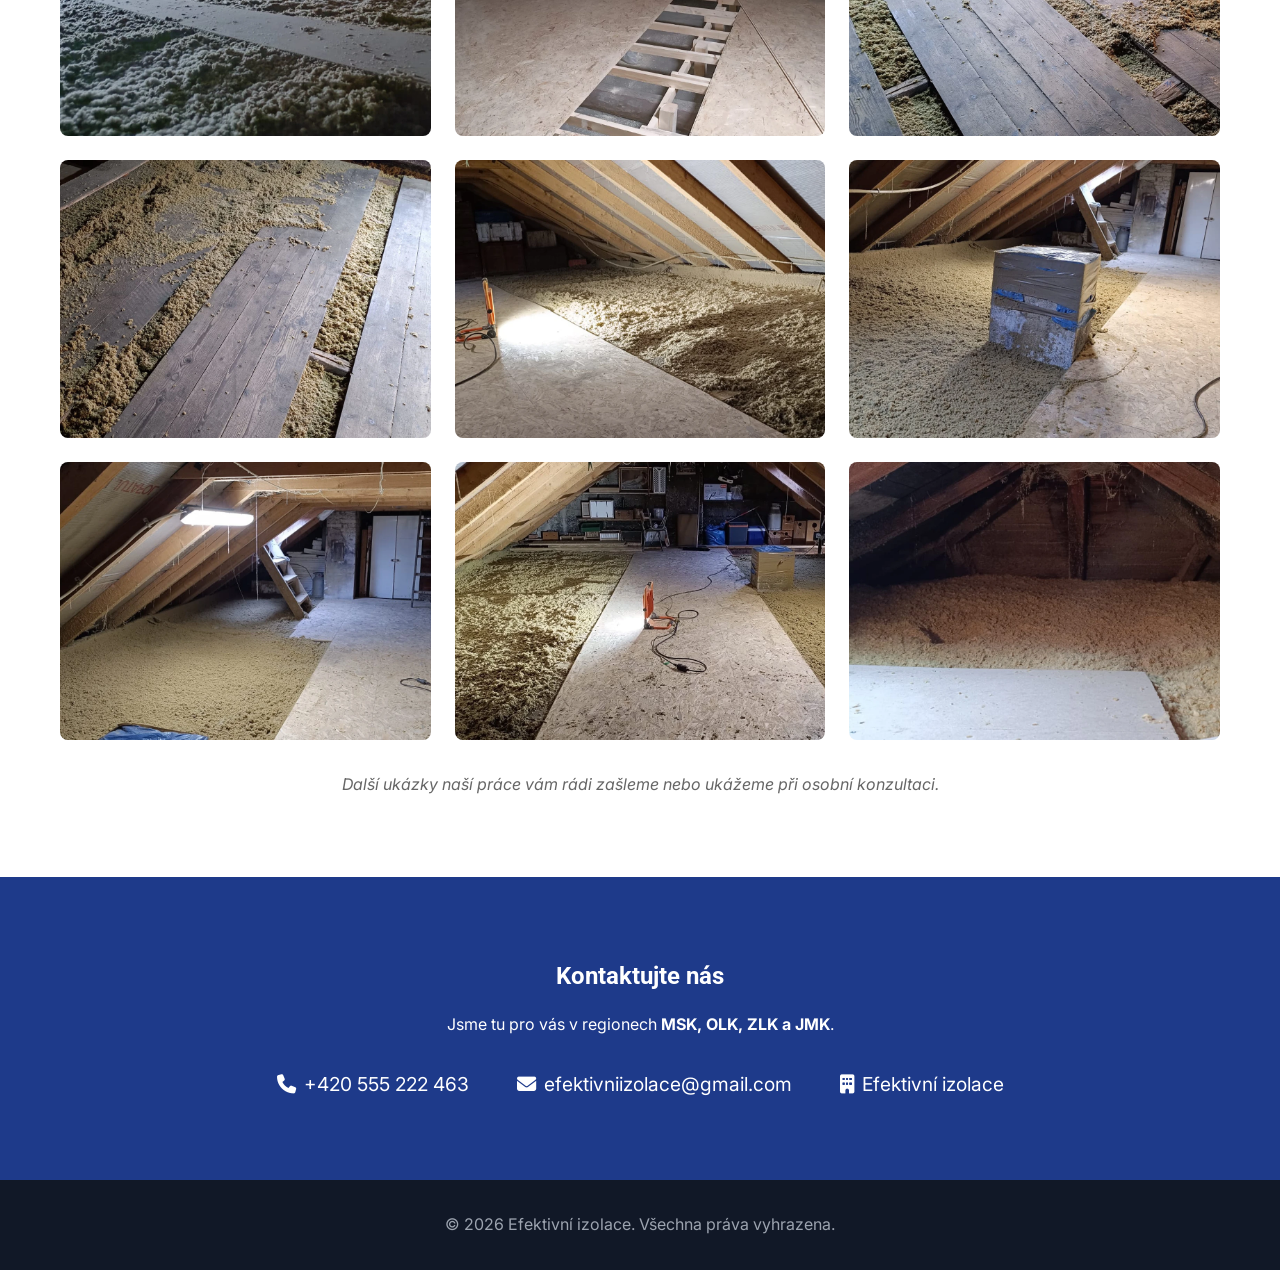
==== commit 396f2f81: "Update index.html" ====
--- a/index.html
+++ b/index.html
@@ -6,7 +6,7 @@
     <meta name="viewport" content="width=device-width, initial-scale=1.0">
     <title>Efektivní izolace - Foukaná izolace na klíč</title>
     <meta name="description"
-        content="Profesionální zateplení půdy a střechy foukanou izolací. Akční cena 350 Kč/m². Působíme v MSK, OLK, ZLK a JMK. Spočočítejte si cenu online!">
+        content="Profesionální zateplení půdy a střechy foukanou izolací. Akční cena 399 Kč/m². Působíme v MSK, OLK, ZLK a JMK. Spočočítejte si cenu online!">
 
     <!-- Google Fonts -->
     <link rel="preconnect" href="https://fonts.googleapis.com">
@@ -55,7 +55,7 @@
                 <div class="hero-highlights">
                     <div class="highlight-item price-highlight">
                         <i class="fa-solid fa-tag"></i>
-                        <strong>350 Kč/m²</strong>
+                        <strong>399 Kč/m²</strong>
                         <span>(tl. 30 cm)</span>
                     </div>
                     <div class="highlight-item security-highlight">
@@ -196,7 +196,7 @@
                             <div class="input-group">
                                 <label for="area">Plocha zateplení (m²)</label>
                                 <input type="number" id="area" name="plocha" min="0" placeholder="Např. 100" required>
-                                <small>Cena: 350 Kč/m²</small>
+                                <small>Cena: 399 Kč/m²</small>
                             </div>
 
                             <div class="input-group">
@@ -317,7 +317,7 @@
                         <ul class="contact-list">
                             <li><i class="fa-solid fa-phone"></i> +420 555 222 463</li>
                             <li><i class="fa-solid fa-envelope"></i> efektivniizolace@gmail.com</li>
-                            <li><i class="fa-solid fa-building"></i> Efektivní izolace</li>
+                            <li><i class="fa-solid fa-building"></i> Efektivní izolace </li>
                         </ul>
                     </div>
                 </div>
@@ -338,4 +338,4 @@
     <script src="script.js"></script>
 </body>
 
-</html>+</html>
--- a/style.css
+++ b/style.css
@@ -814,4 +814,93 @@
         display: none;
         /* Hide CTA button in header on mobile to save space */
     }
-}+}
+
+/* --- Cookie Banner (Modal Style) --- */
+#cookie-banner {
+    position: fixed;
+    top: 0;
+    left: 0;
+    width: 100%;
+    height: 100%;
+    background: rgba(0, 0, 0, 0.7);
+    z-index: 9999;
+    display: none;
+    align-items: center;
+    justify-content: center;
+    padding: 20px;
+    opacity: 0;
+    transition: opacity 0.3s ease;
+}
+
+#cookie-banner.visible {
+    display: flex;
+    opacity: 1;
+}
+
+#cookie-banner .cookie-content {
+    background: var(--white);
+    color: var(--text-color);
+    padding: 2rem;
+    border-radius: var(--border-radius);
+    max-width: 500px;
+    width: 100%;
+    box-shadow: 0 10px 25px rgba(0, 0, 0, 0.2);
+    text-align: center;
+    display: flex;
+    flex-direction: column;
+    gap: 1.5rem;
+}
+
+#cookie-banner p {
+    margin: 0;
+    font-size: 1rem;
+    line-height: 1.6;
+}
+
+#cookie-banner strong {
+    font-size: 1.25rem;
+    display: block;
+    margin-bottom: 0.5rem;
+    color: var(--primary-color);
+}
+
+#cookie-banner .cookie-buttons {
+    display: flex;
+    gap: 1rem;
+    justify-content: center;
+    width: 100%;
+}
+
+#cookie-banner .btn {
+    flex: 1;
+    padding: 12px;
+}
+
+/* Override button styles for this specific context */
+#cookie-banner .btn-primary {
+    background-color: var(--primary-color);
+    color: white;
+}
+
+#cookie-banner .btn-outline {
+    background: transparent;
+    border: 1px solid #d1d5db;
+    color: #4b5563;
+}
+
+#cookie-banner .btn-outline:hover {
+    border-color: #374151;
+    background: #f3f4f6;
+    color: #111827;
+}
+
+@media (max-width: 480px) {
+    #cookie-banner .cookie-content {
+        padding: 1.5rem;
+    }
+
+    #cookie-banner .cookie-buttons {
+        flex-direction: column;
+    }
+}
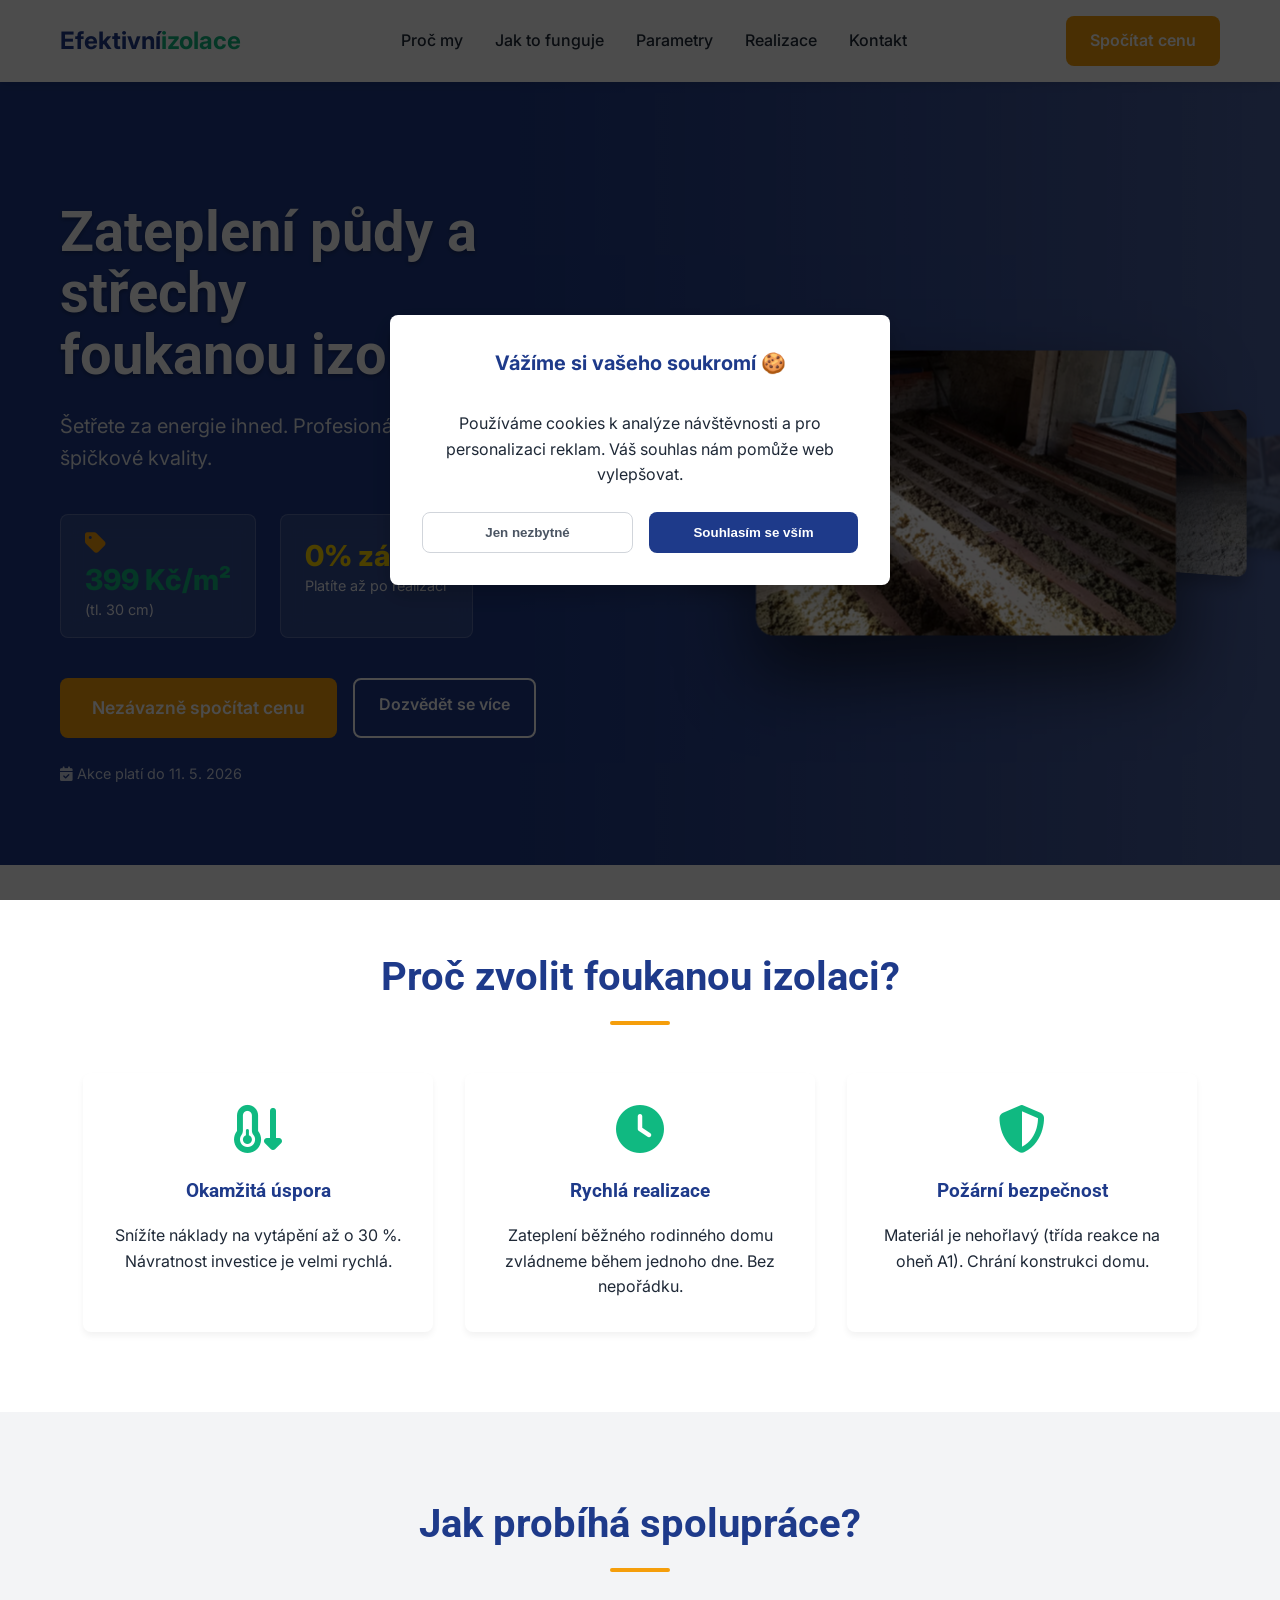
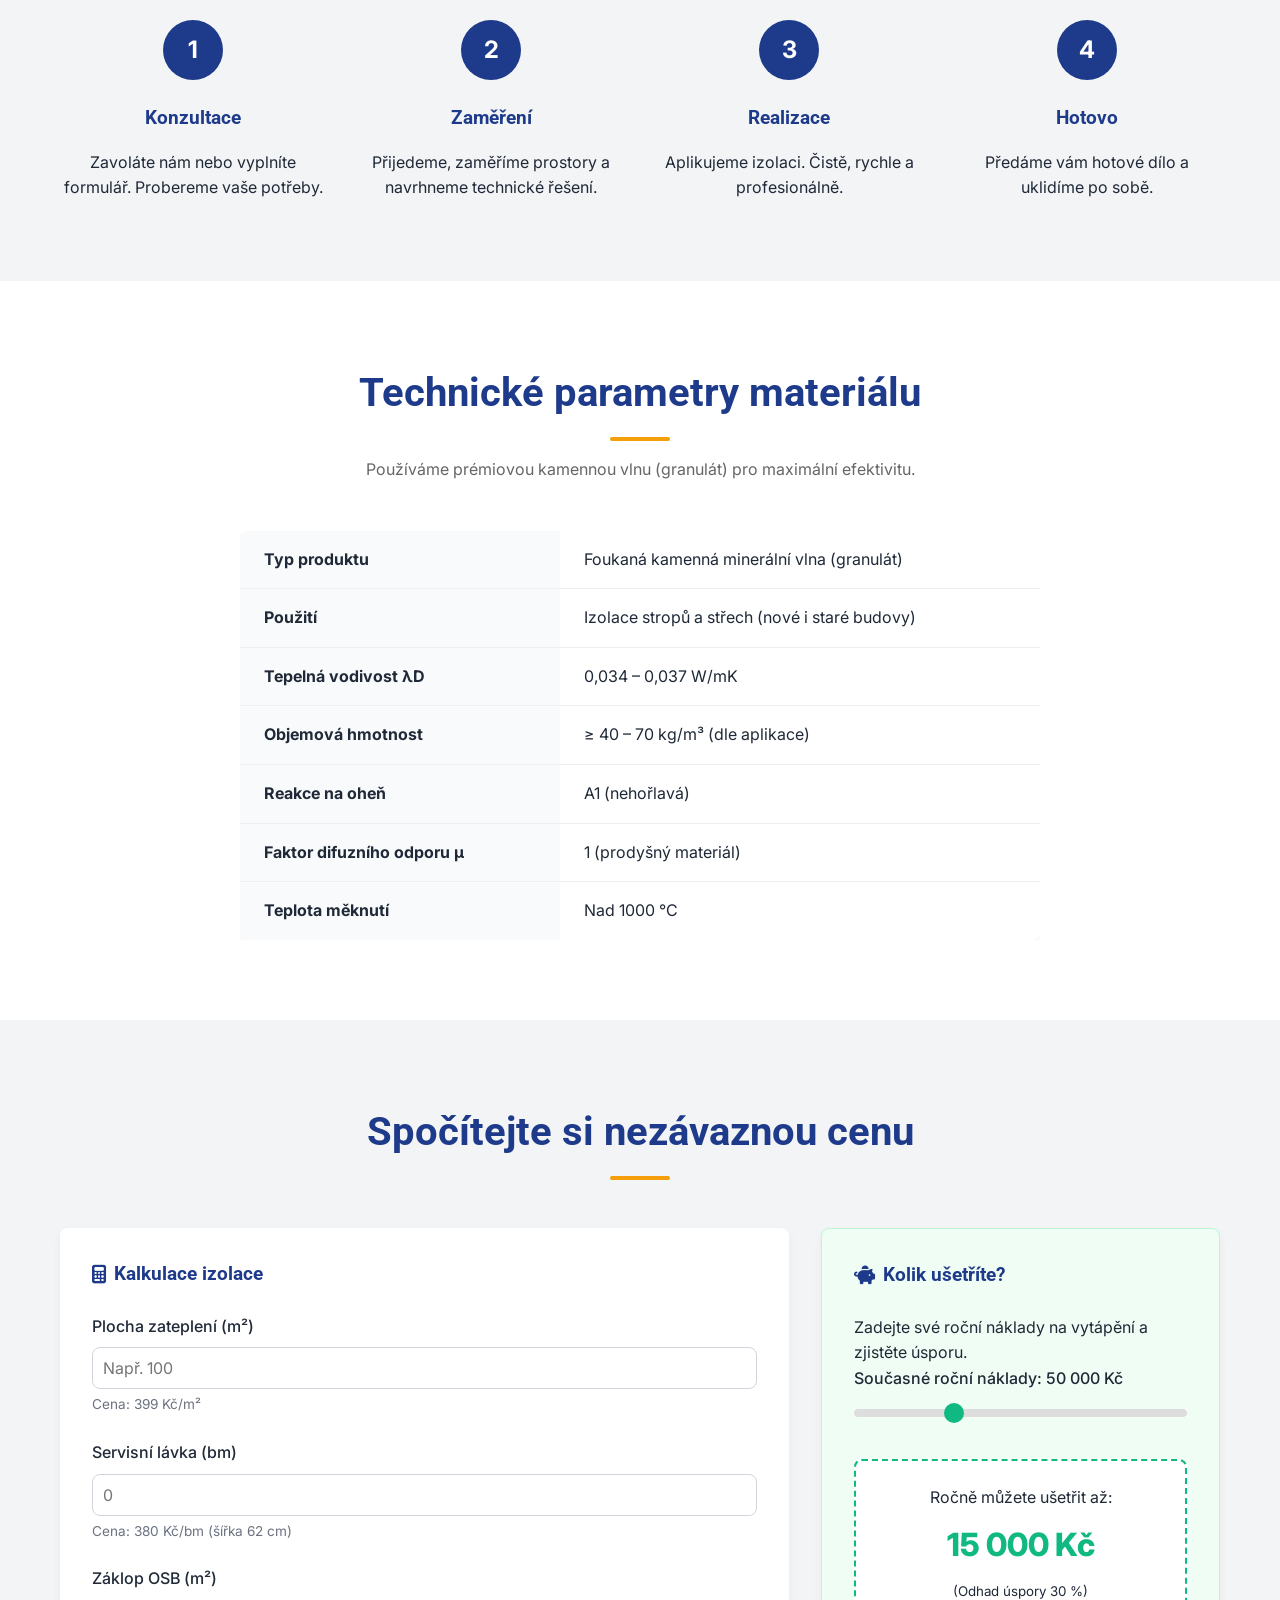
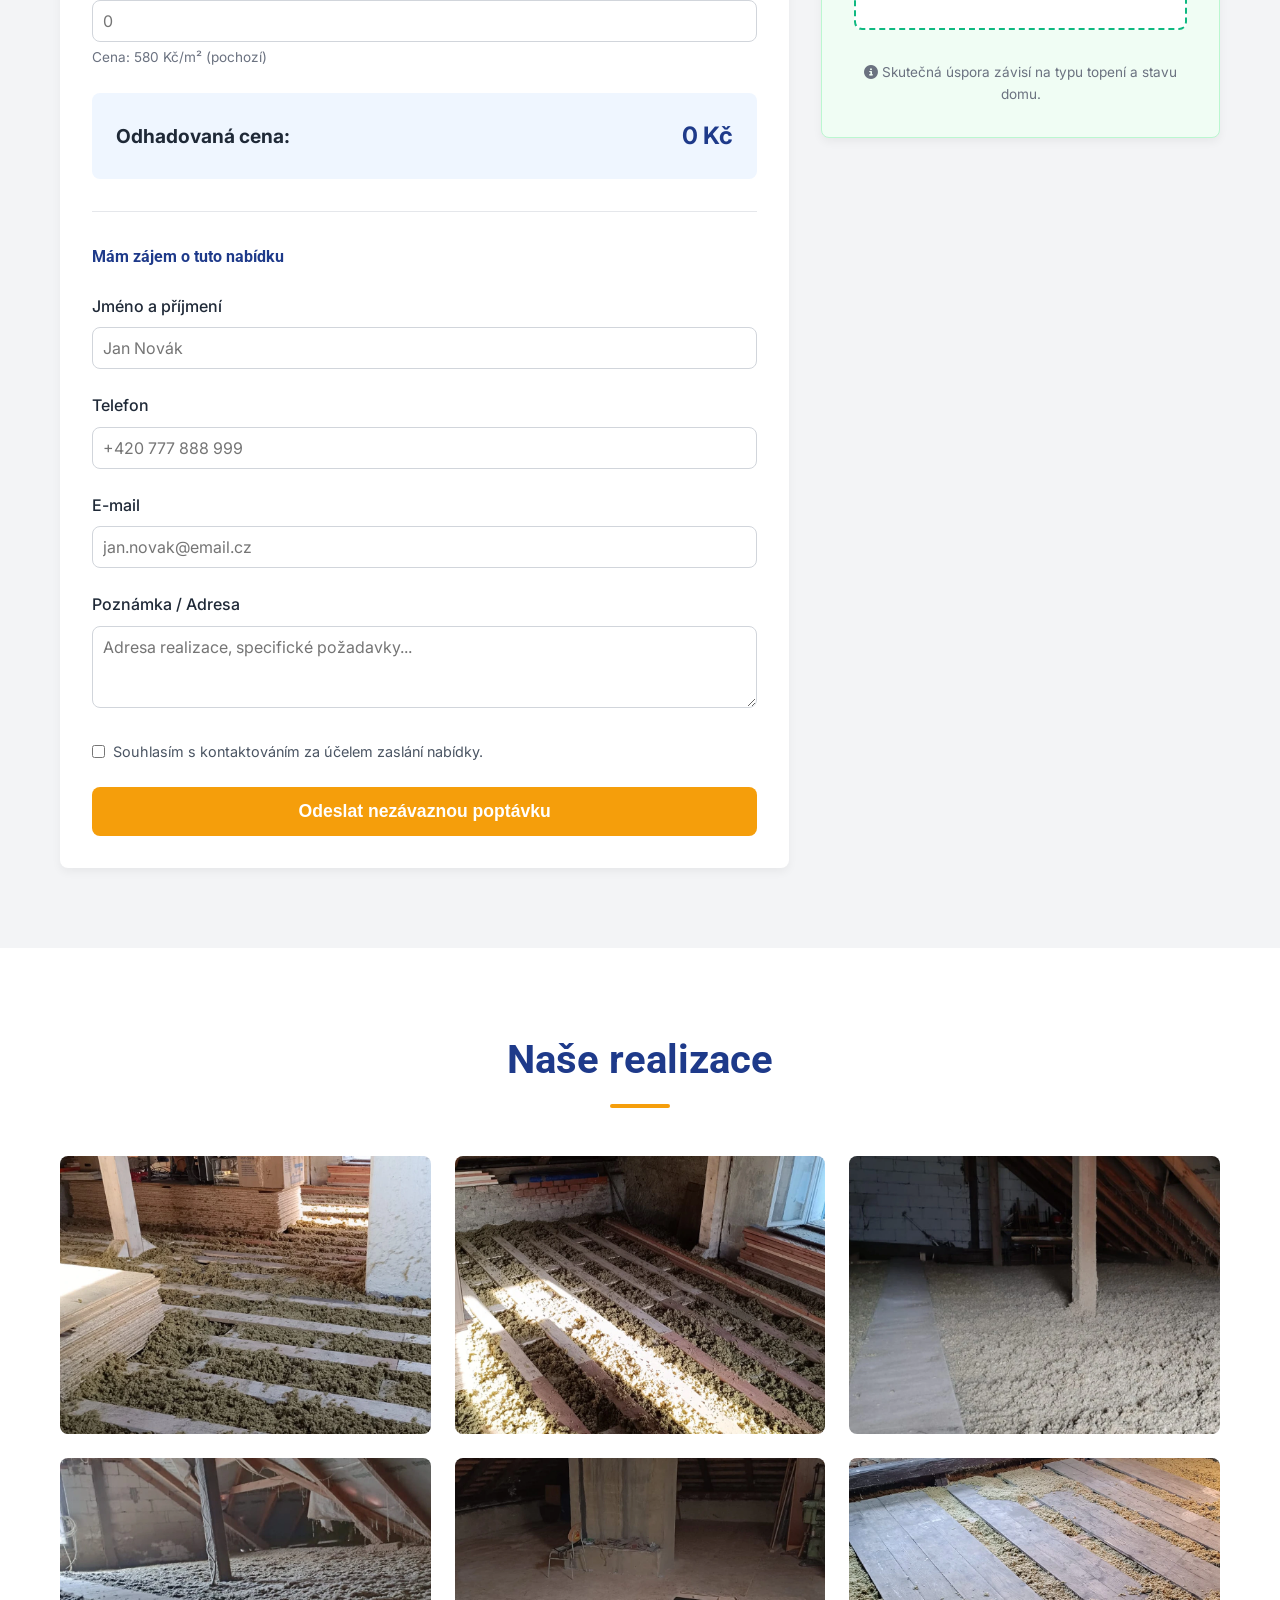
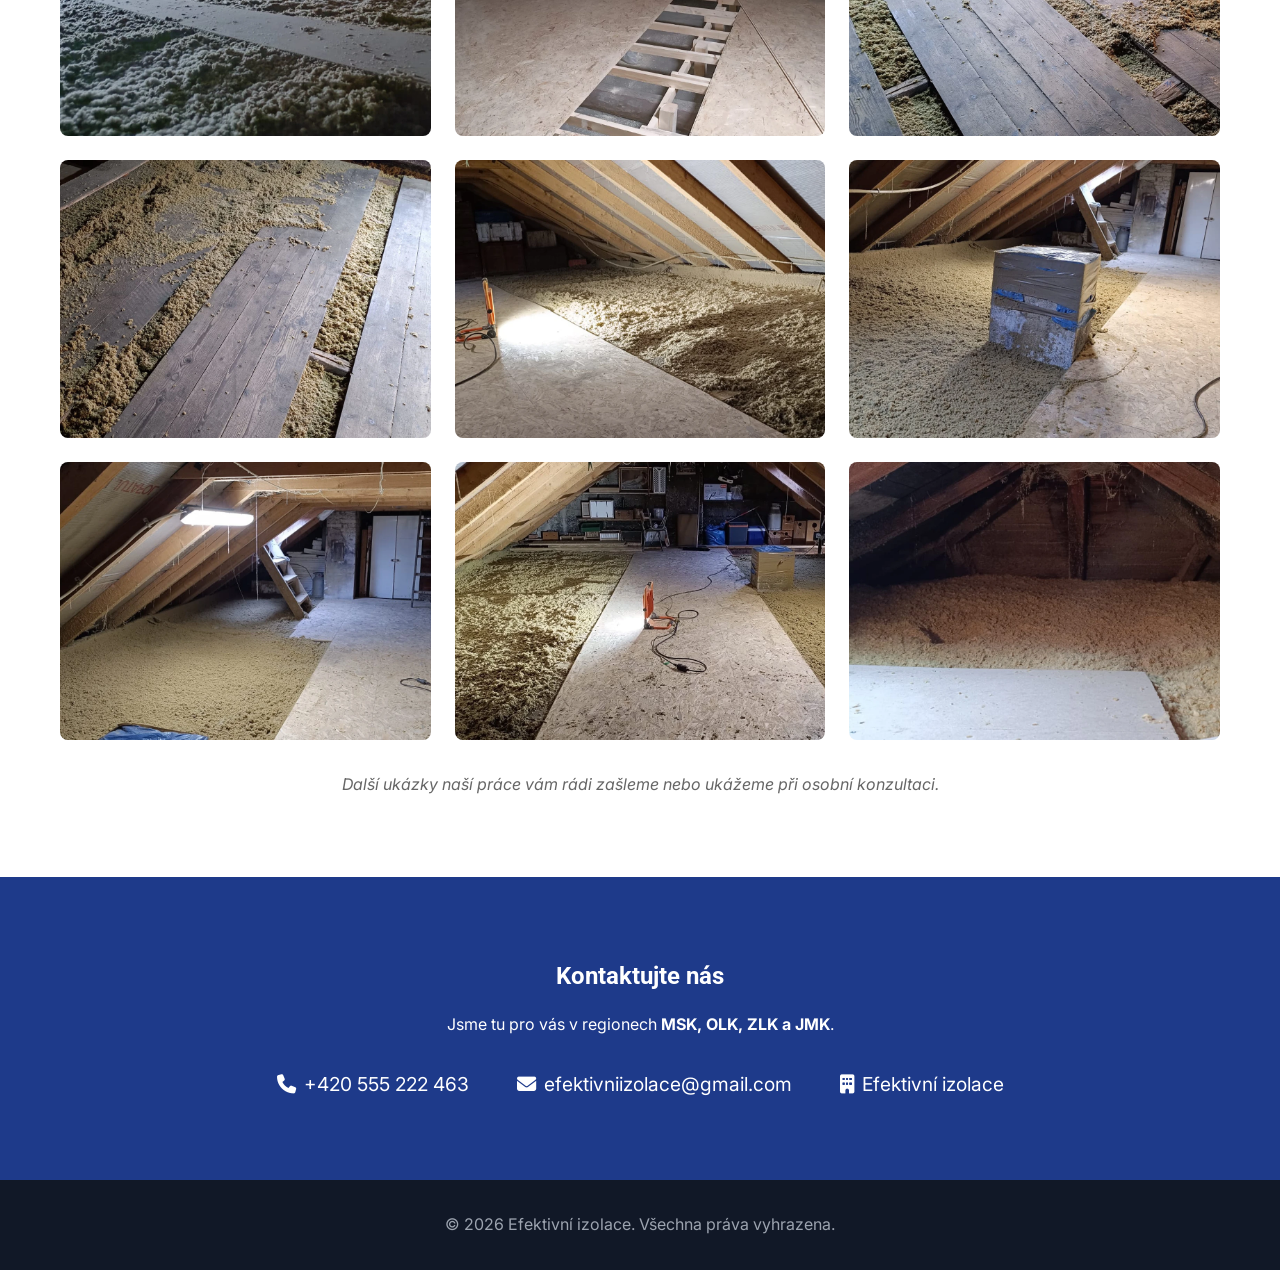
==== commit 0f1c3b6f: "Update index.html" ====
--- a/index.html
+++ b/index.html
@@ -69,7 +69,7 @@
                     <a href="#kalkulator" class="btn btn-primary btn-lg">Nezávazně spočítat cenu</a>
                     <a href="#benefity" class="btn btn-secondary">Dozvědět se více</a>
                 </div>
-                <p class="hero-promo-date"><i class="fa-solid fa-calendar-check"></i> Akce platí do 15. 3. 2026</p>
+                <p class="hero-promo-date"><i class="fa-solid fa-calendar-check"></i> Akce platí do 11. 5. 2026</p>
             </div>
 
             <div class="hero-visual">
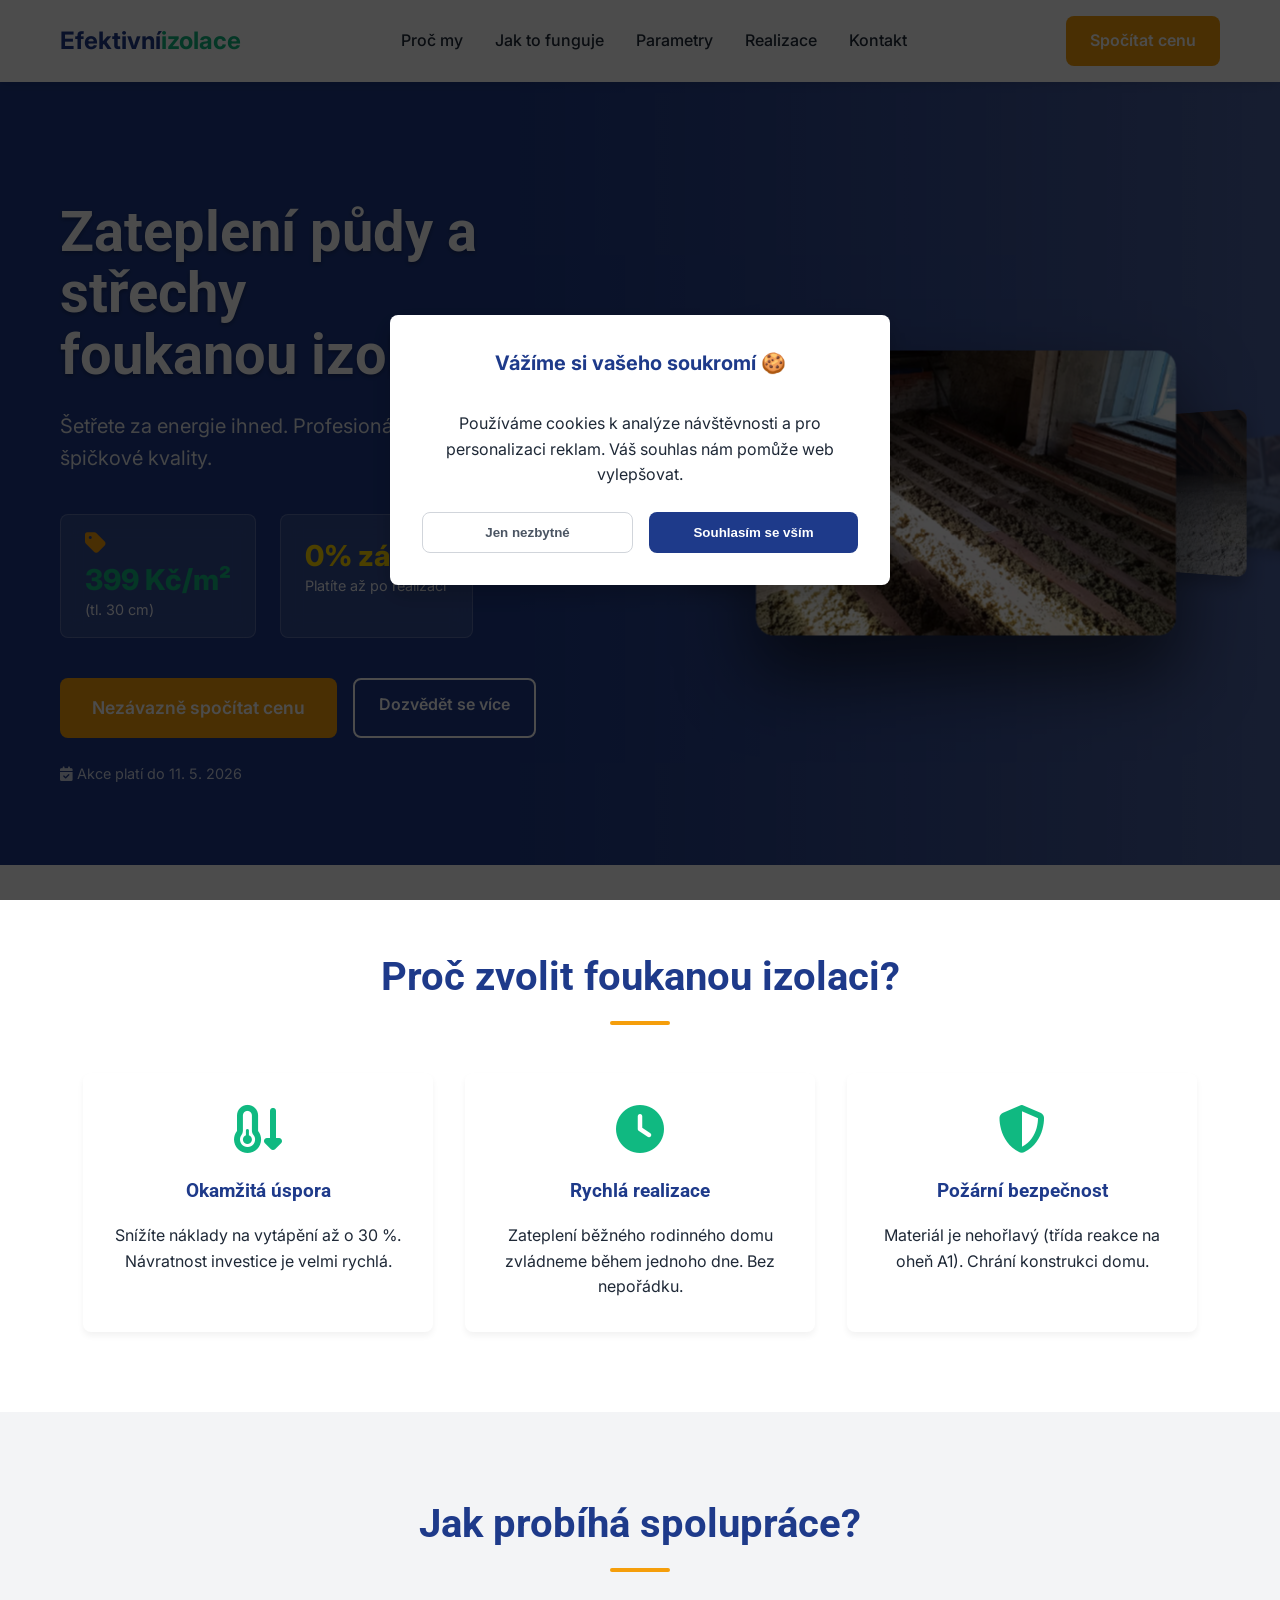
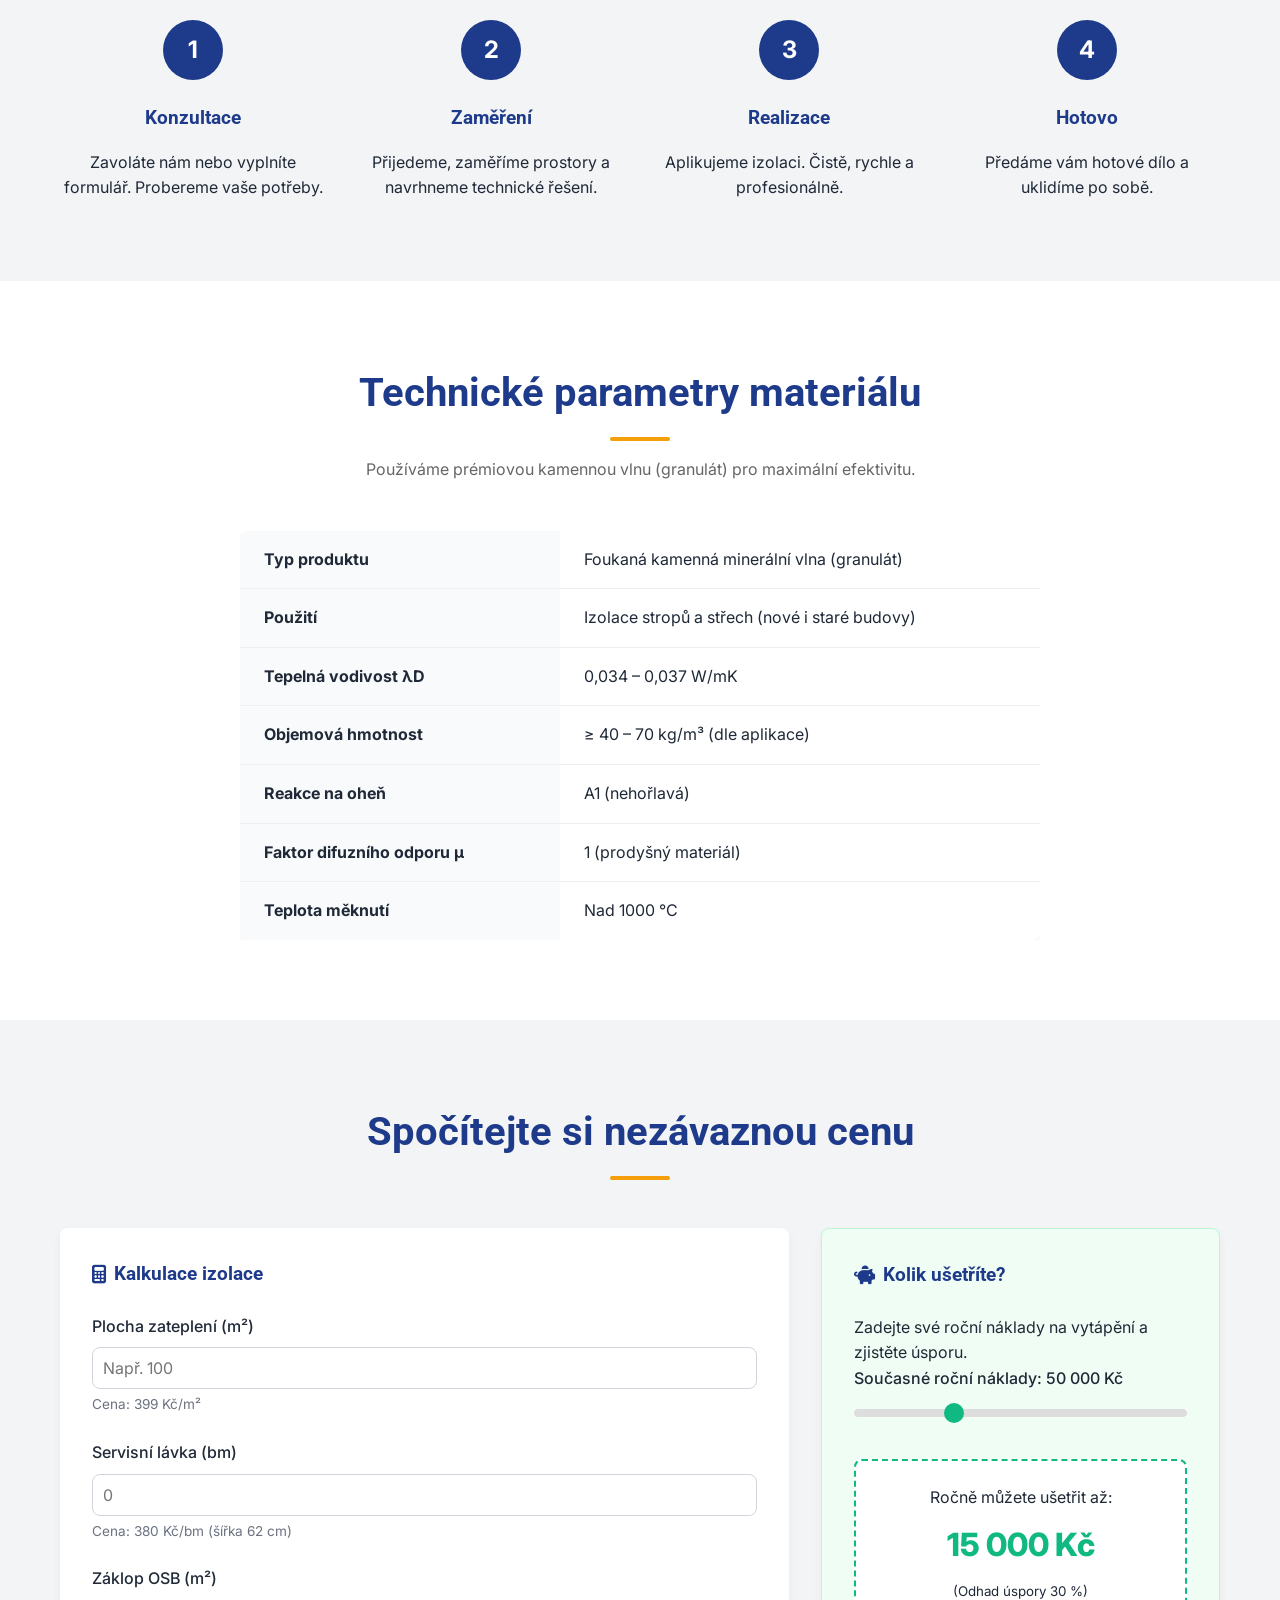
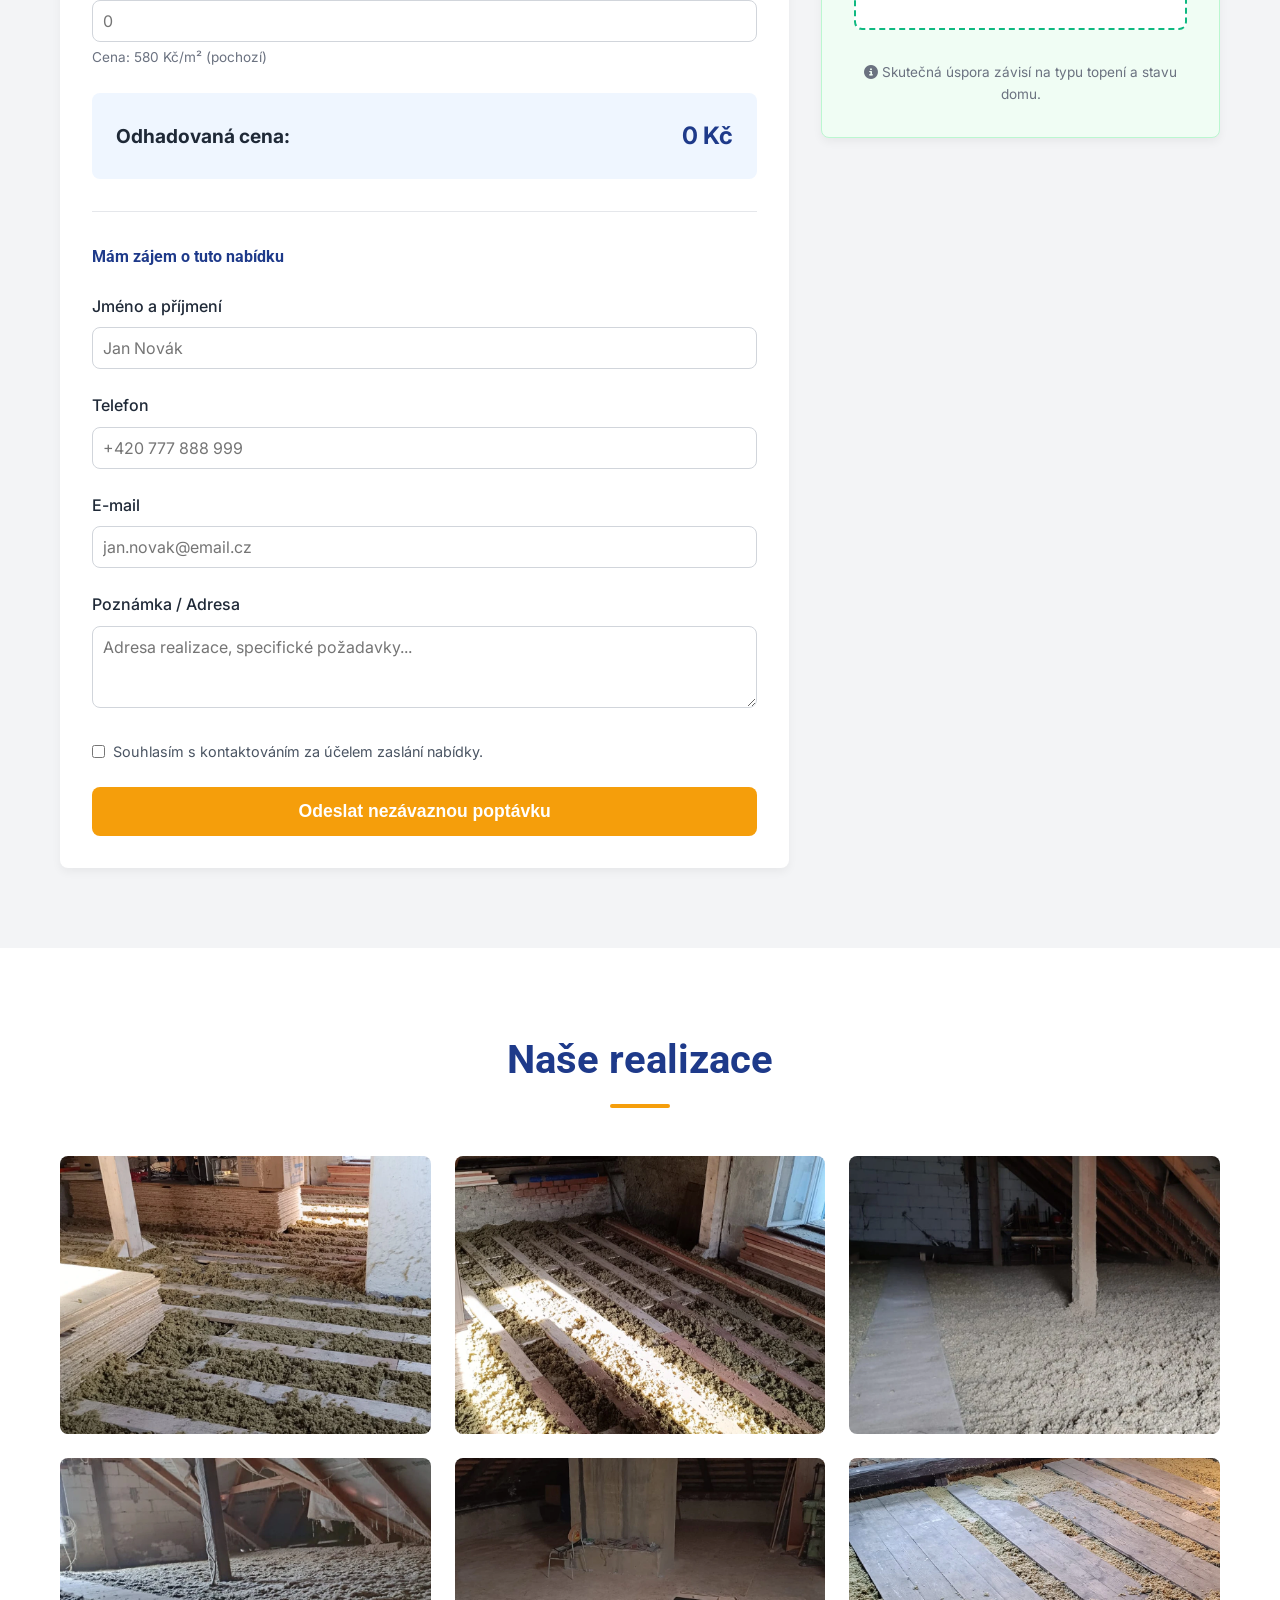
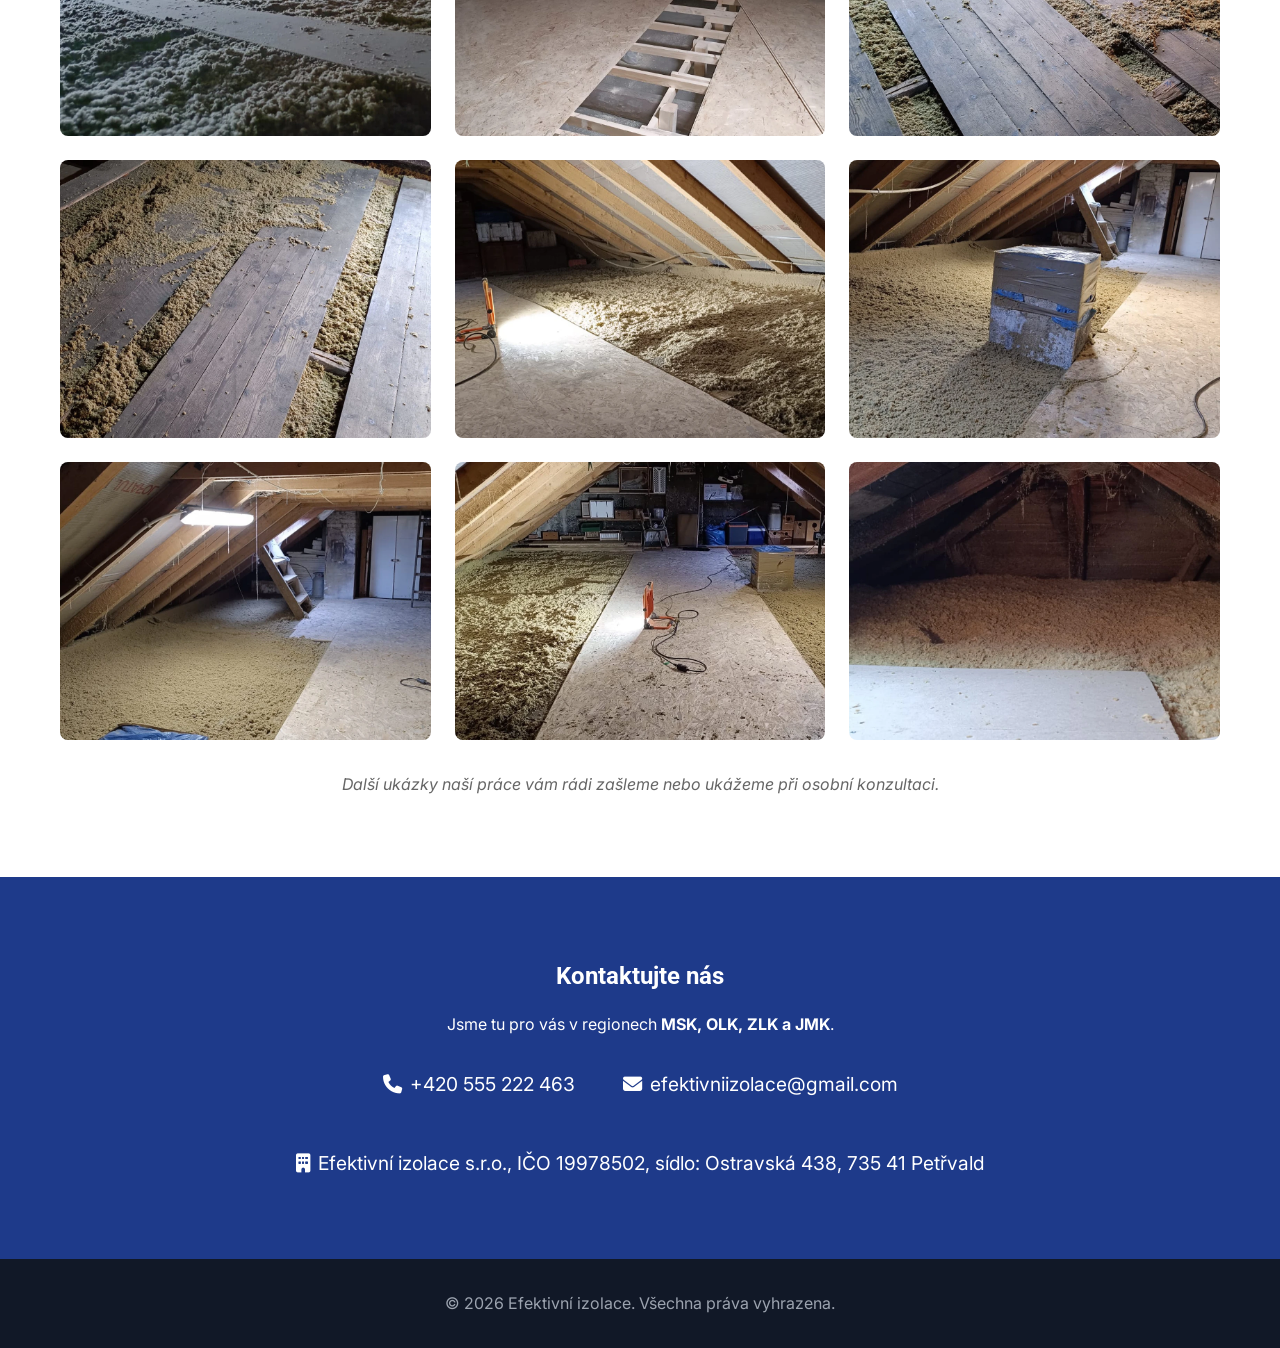
==== commit 75f5879b: "Update index.html" ====
--- a/index.html
+++ b/index.html
@@ -317,7 +317,7 @@
                         <ul class="contact-list">
                             <li><i class="fa-solid fa-phone"></i> +420 555 222 463</li>
                             <li><i class="fa-solid fa-envelope"></i> efektivniizolace@gmail.com</li>
-                            <li><i class="fa-solid fa-building"></i> Efektivní izolace </li>
+                            <li><i class="fa-solid fa-building"></i> Efektivní izolace s.r.o., IČO 19978502, sídlo: Ostravská 438, 735 41 Petřvald </li>
                         </ul>
                     </div>
                 </div>
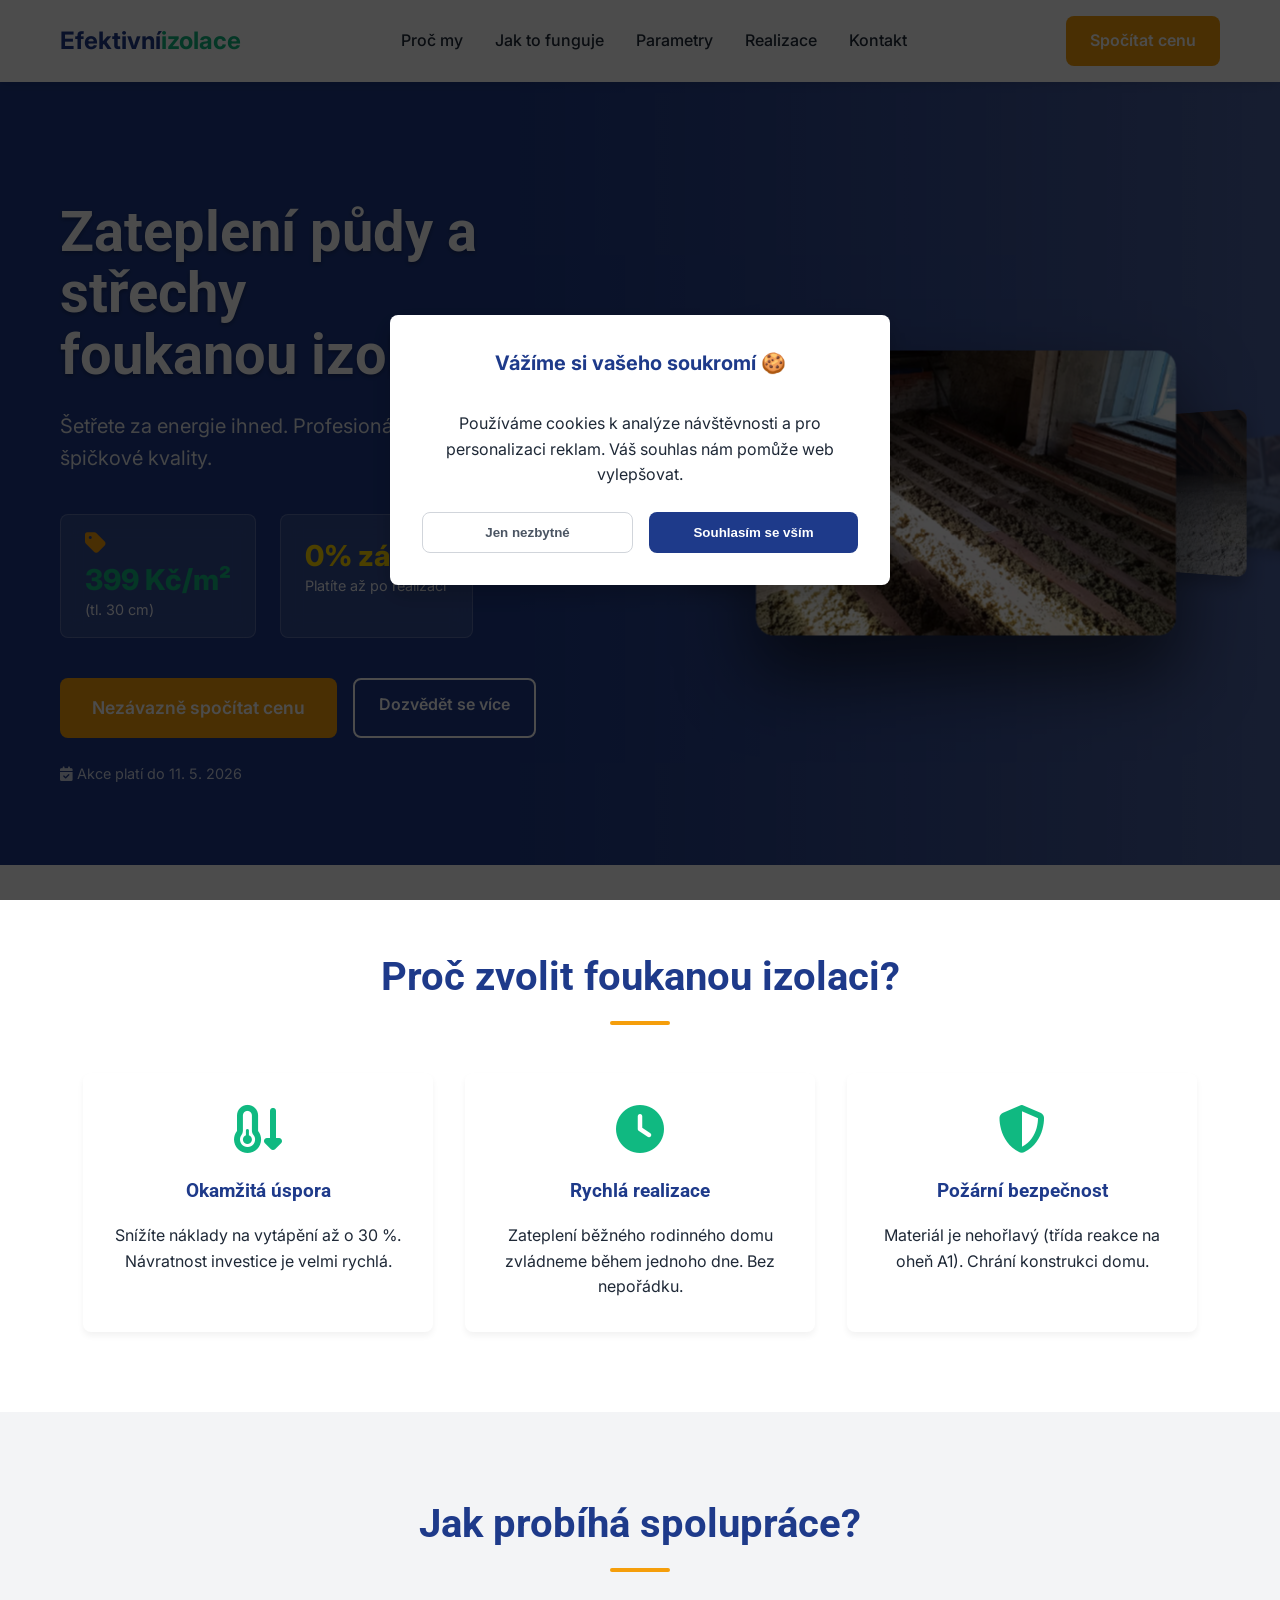
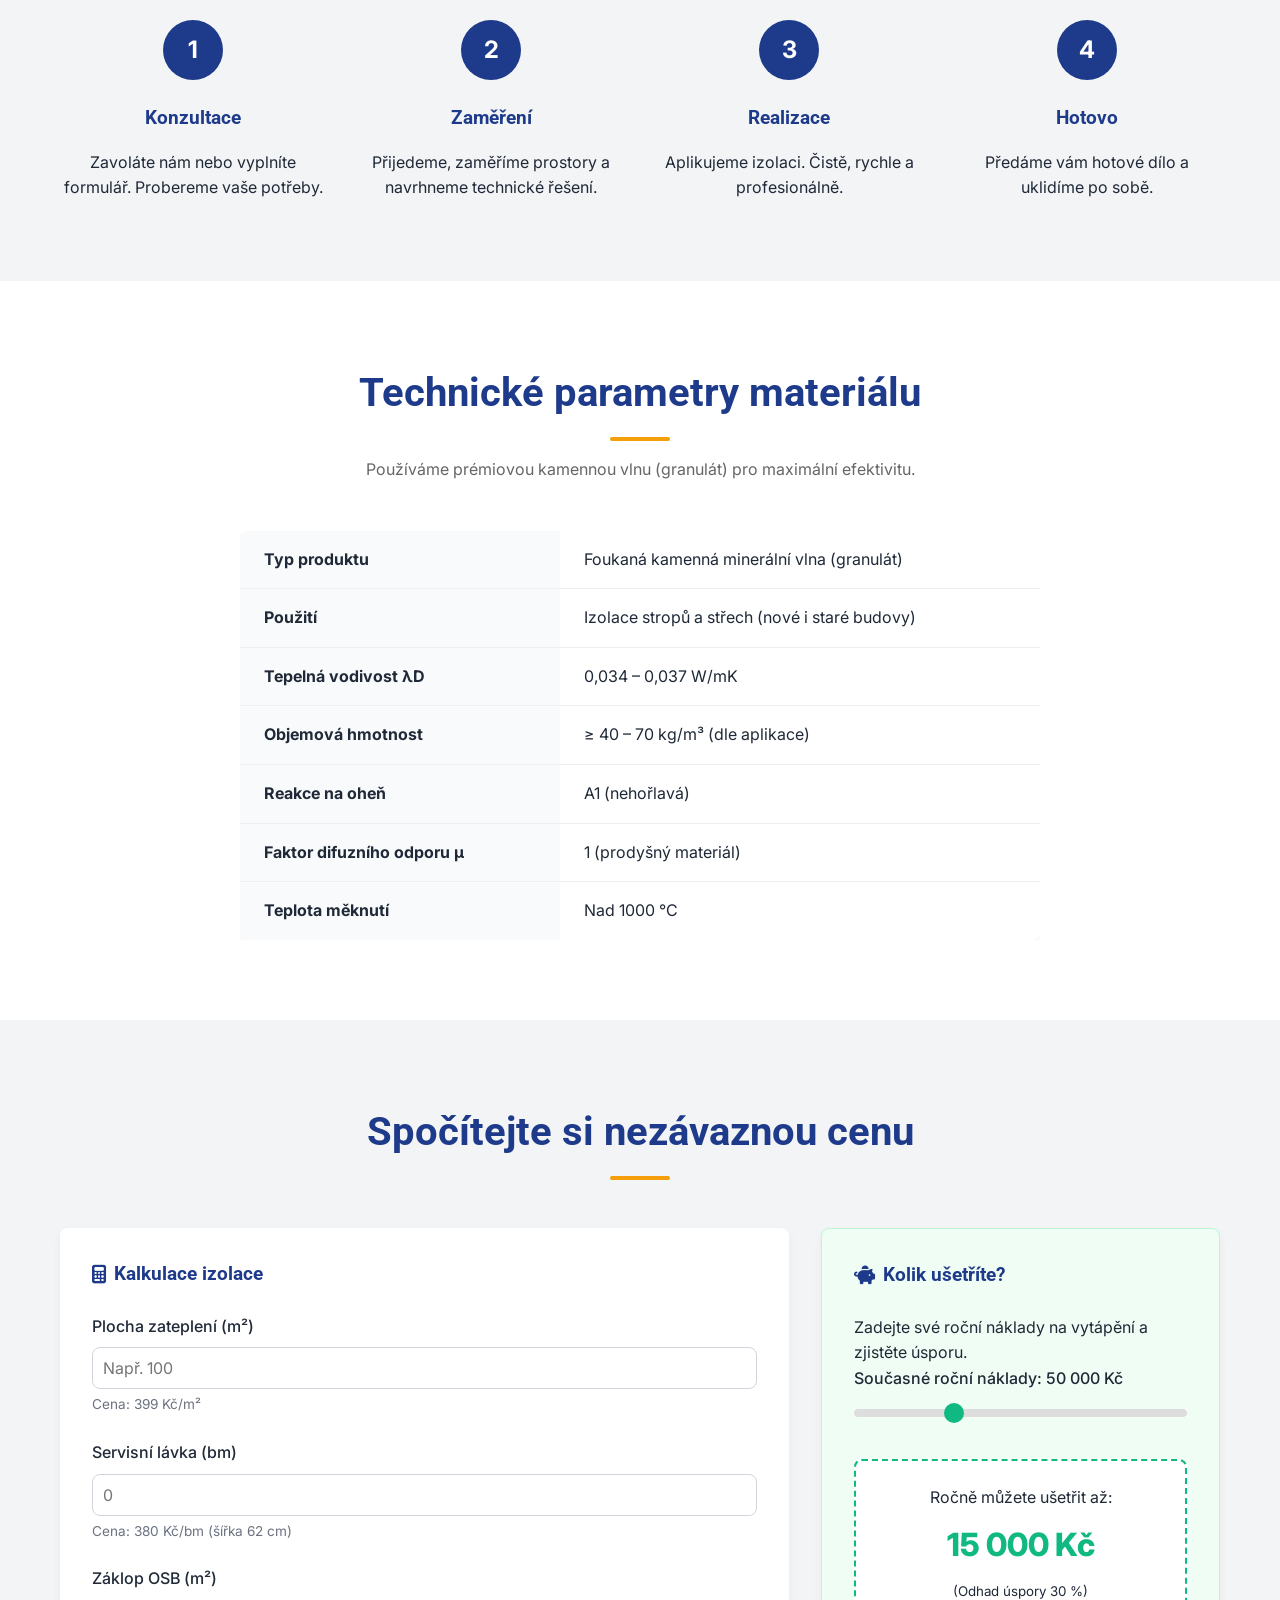
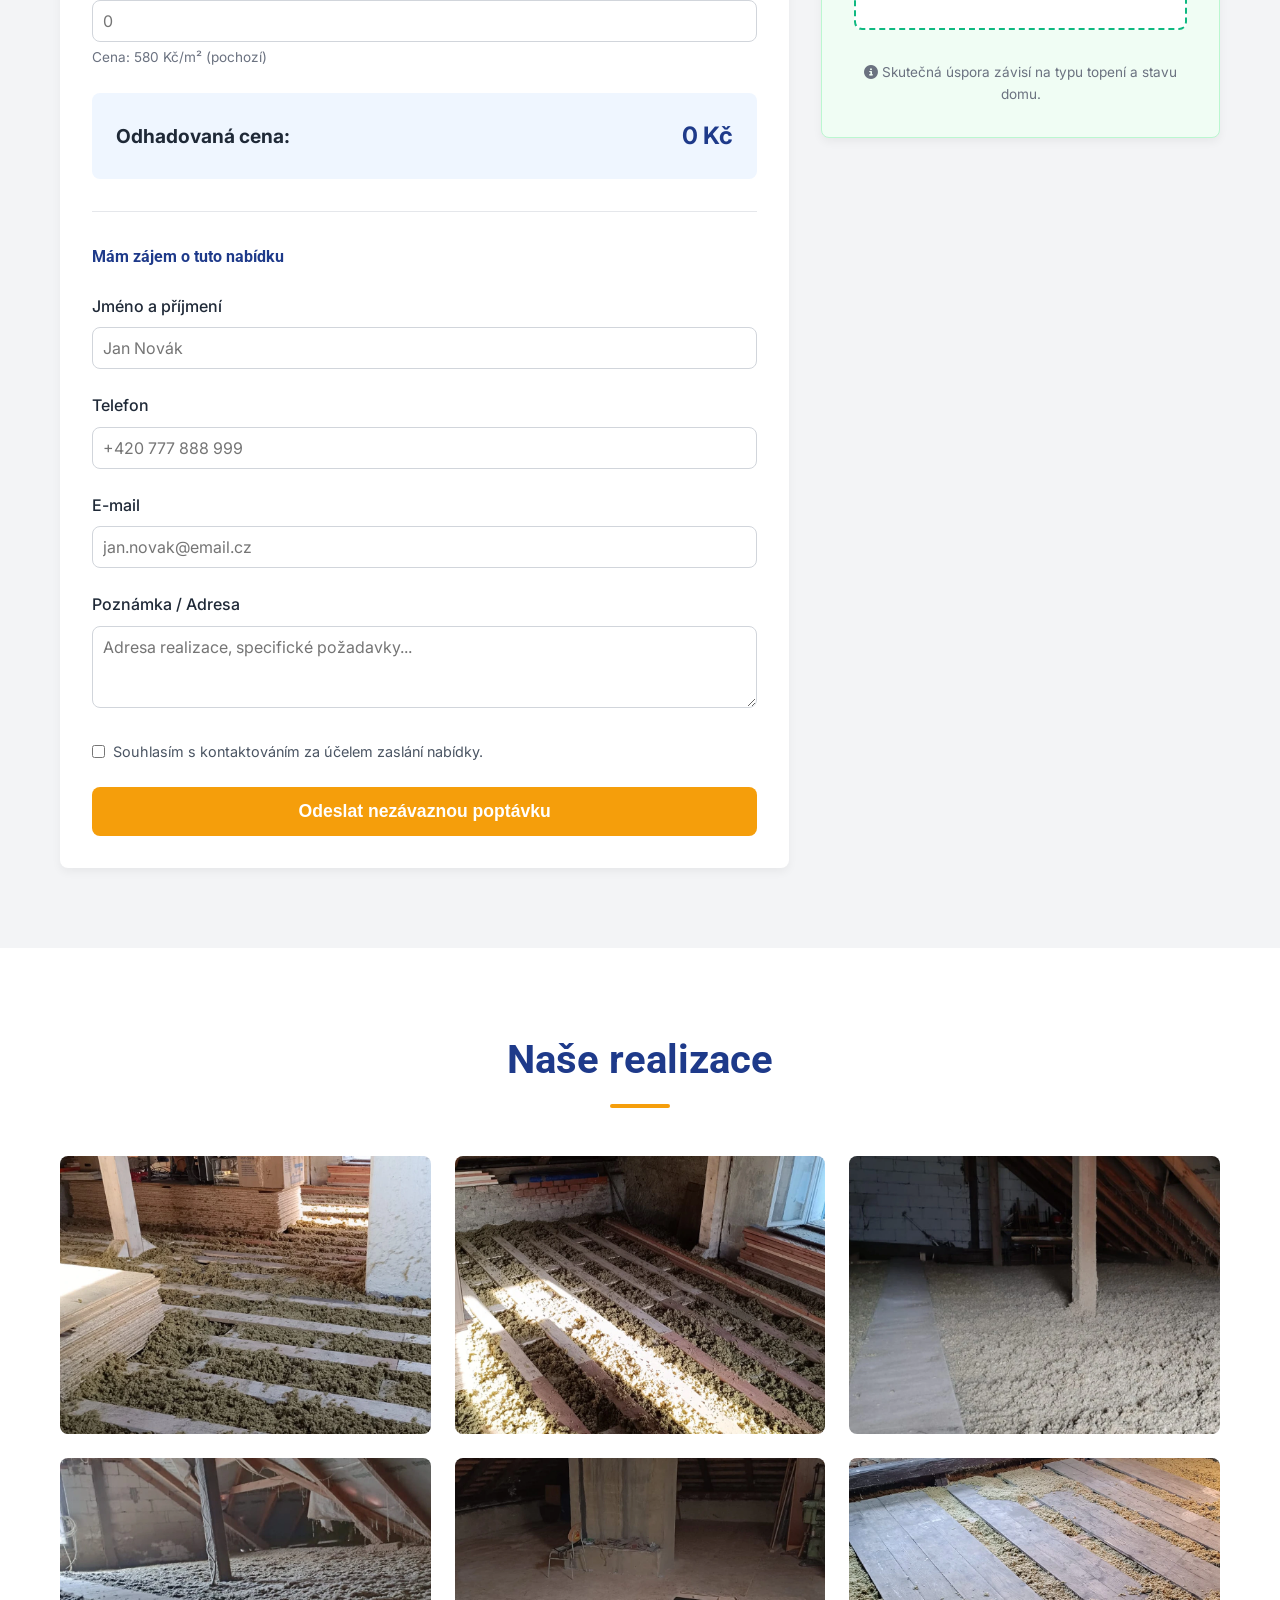
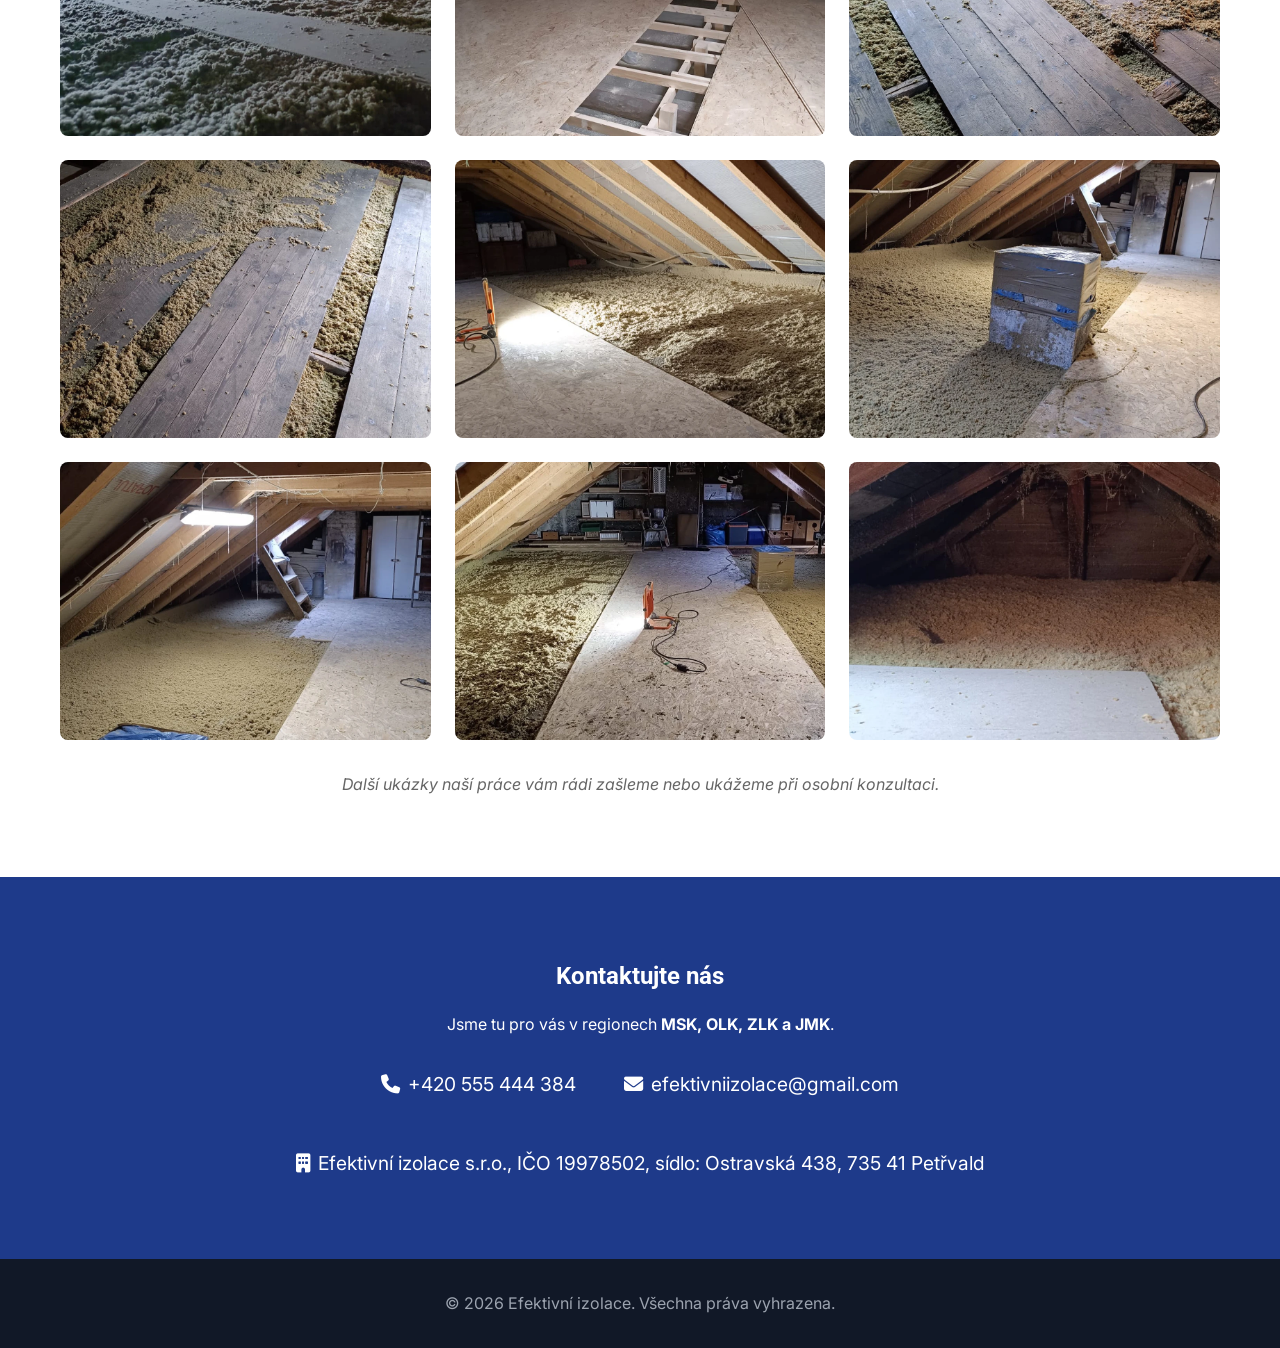
==== commit 08c66a68: "Update index.html" ====
--- a/index.html
+++ b/index.html
@@ -315,7 +315,7 @@
                         <h2>Kontaktujte nás</h2>
                         <p>Jsme tu pro vás v regionech <strong>MSK, OLK, ZLK a JMK</strong>.</p>
                         <ul class="contact-list">
-                            <li><i class="fa-solid fa-phone"></i> +420 555 222 463</li>
+                            <li><i class="fa-solid fa-phone"></i> +420 555 444 384</li>
                             <li><i class="fa-solid fa-envelope"></i> efektivniizolace@gmail.com</li>
                             <li><i class="fa-solid fa-building"></i> Efektivní izolace s.r.o., IČO 19978502, sídlo: Ostravská 438, 735 41 Petřvald </li>
                         </ul>
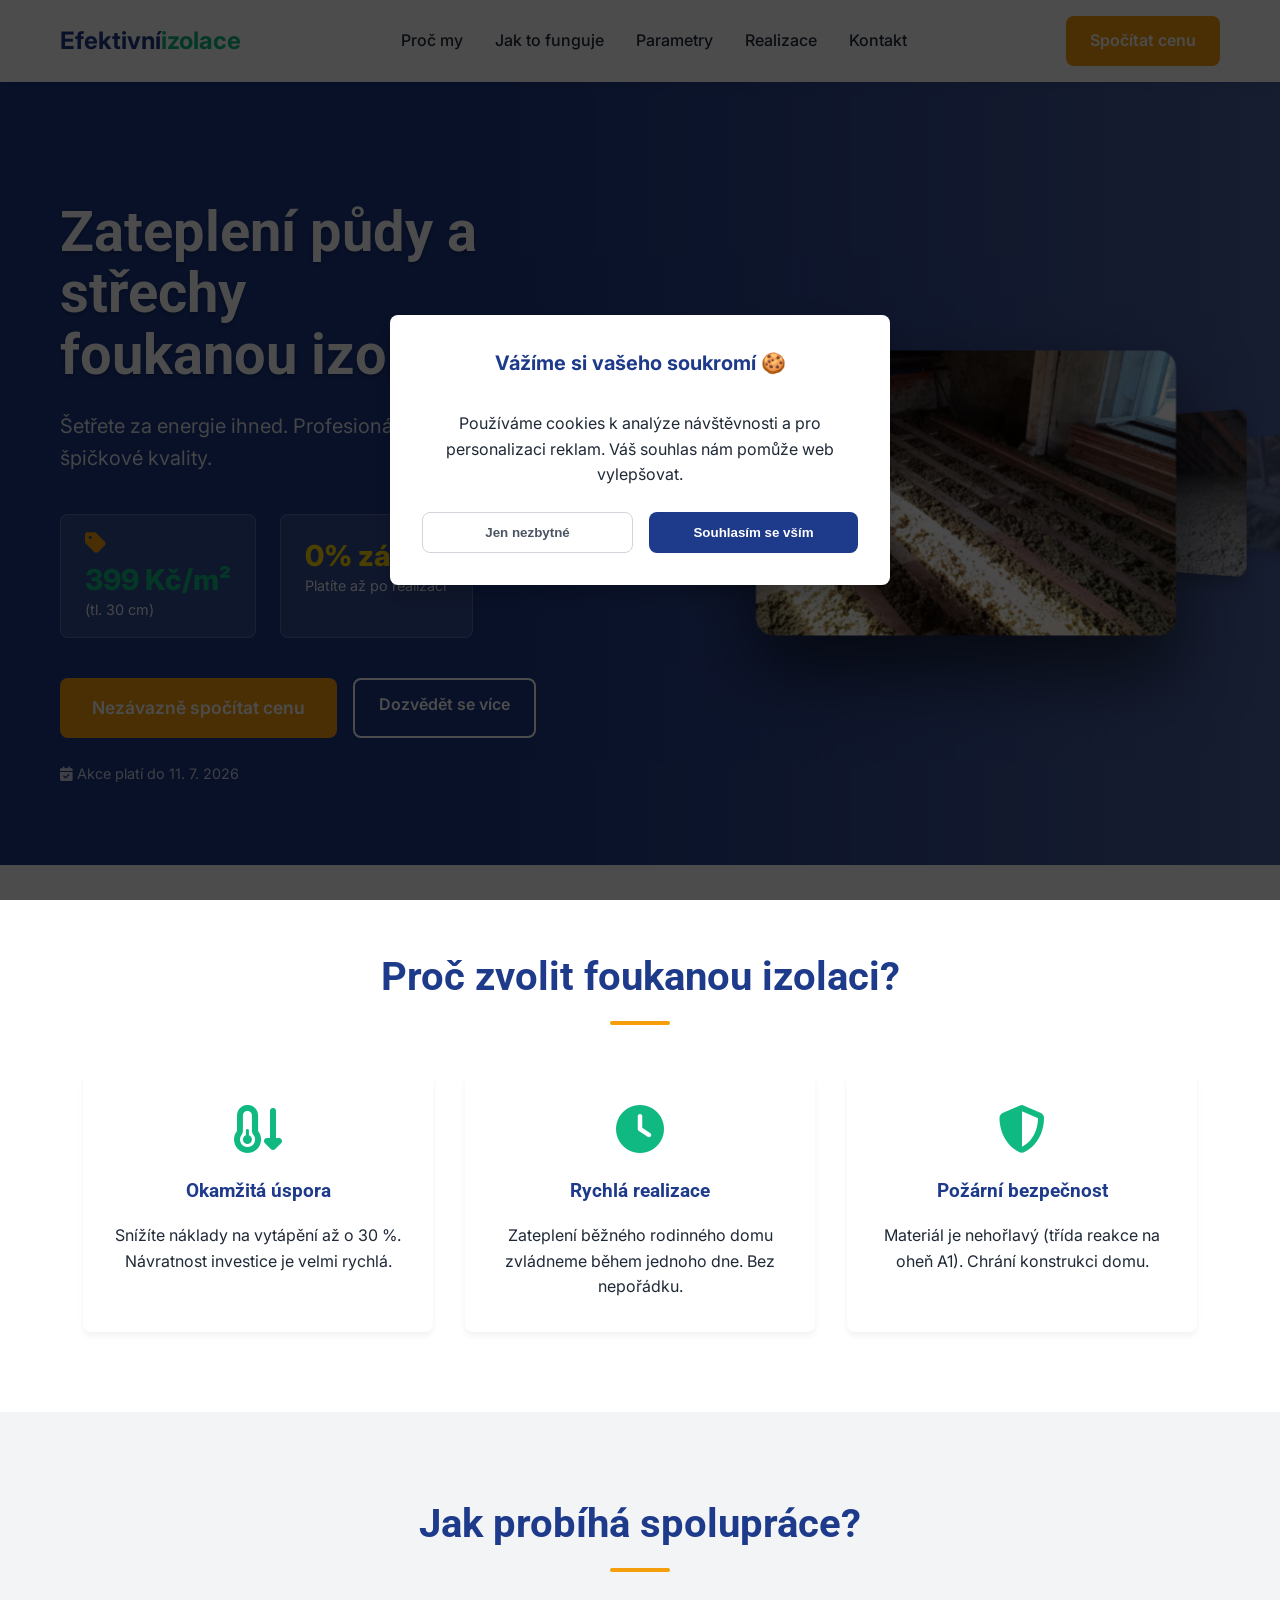
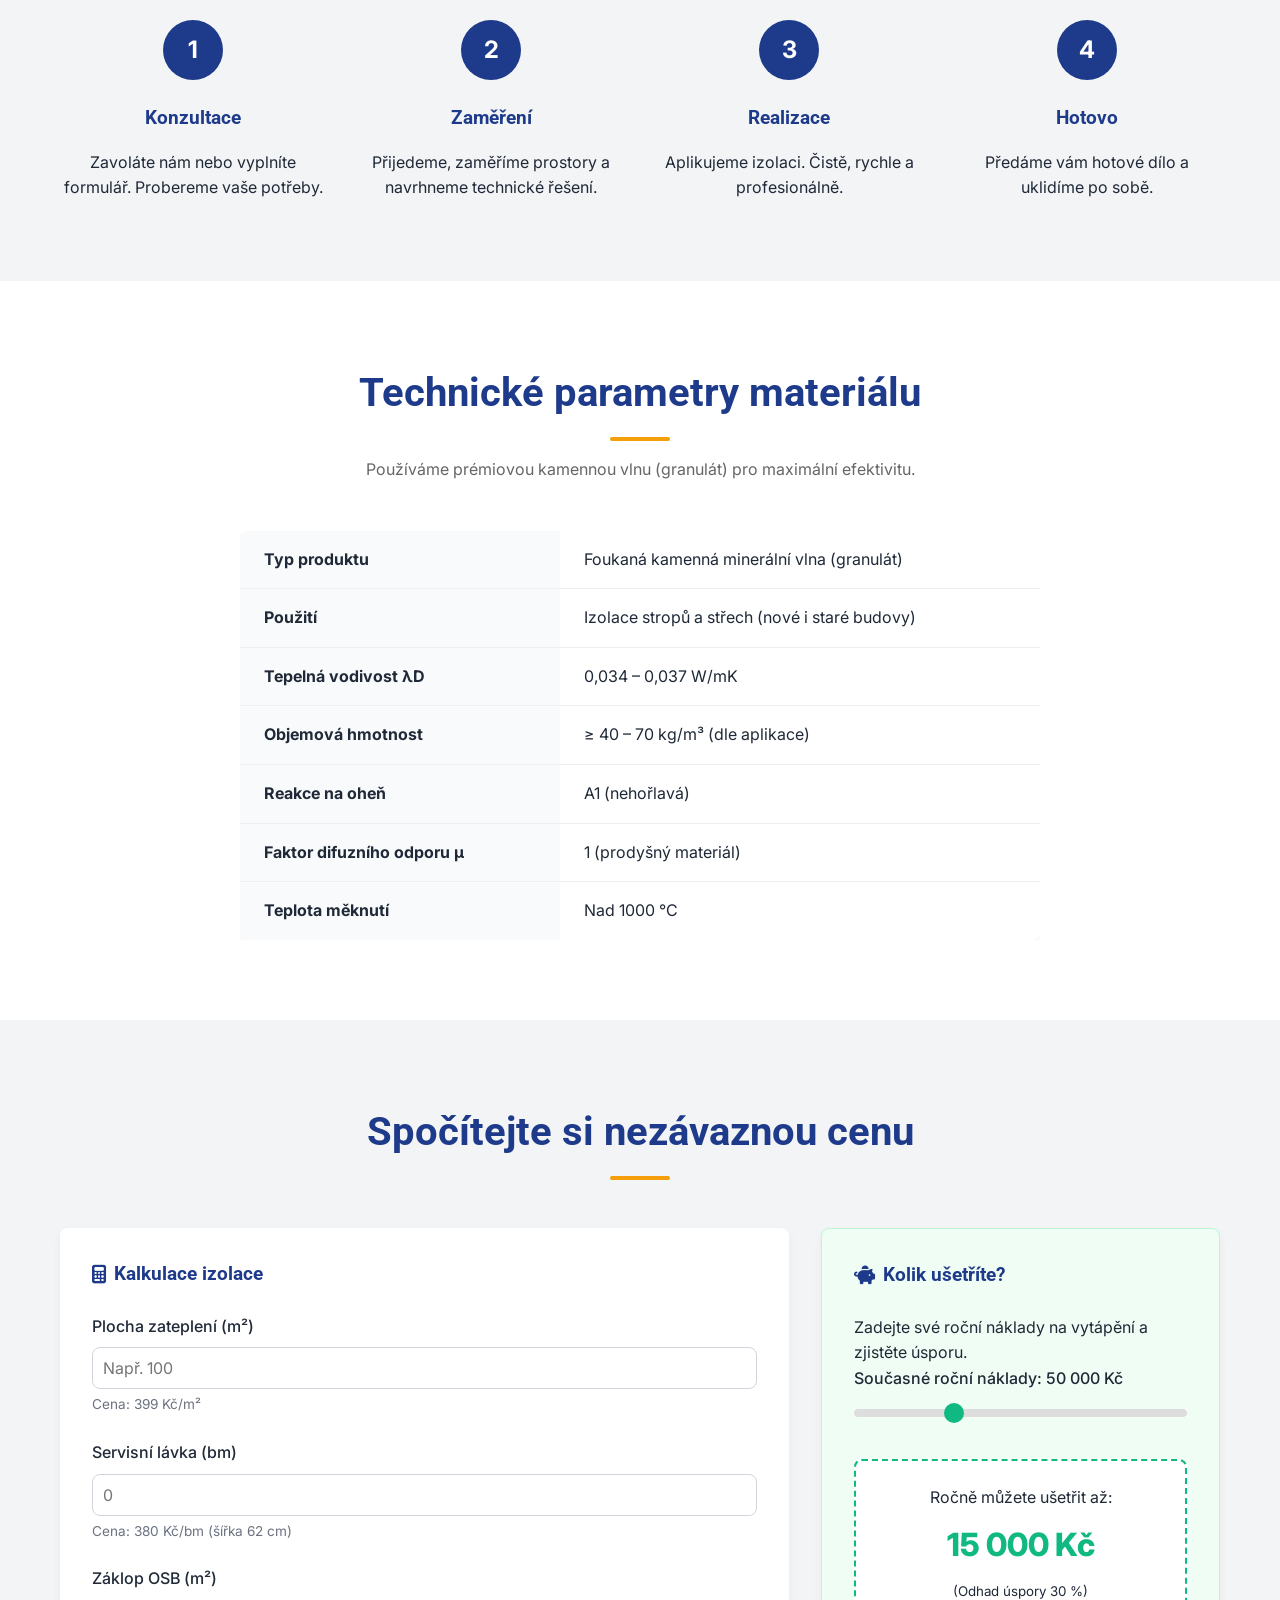
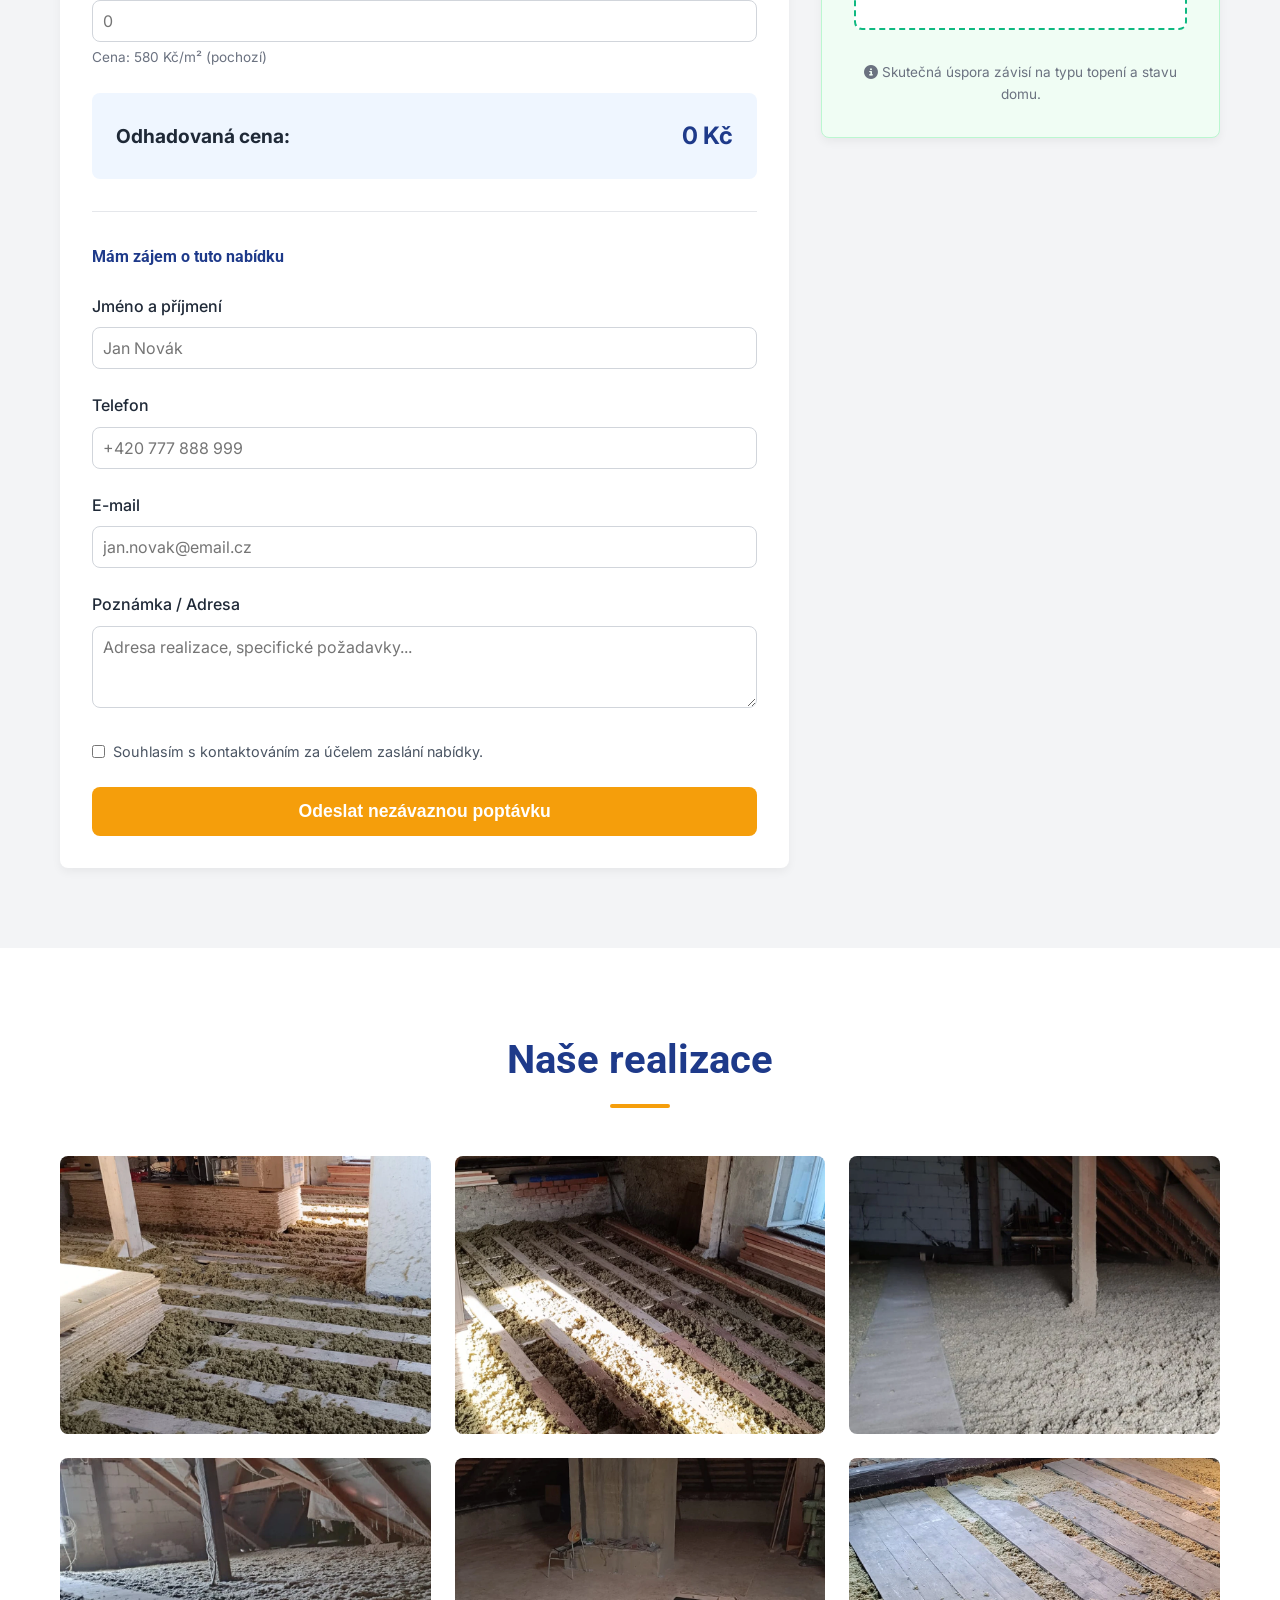
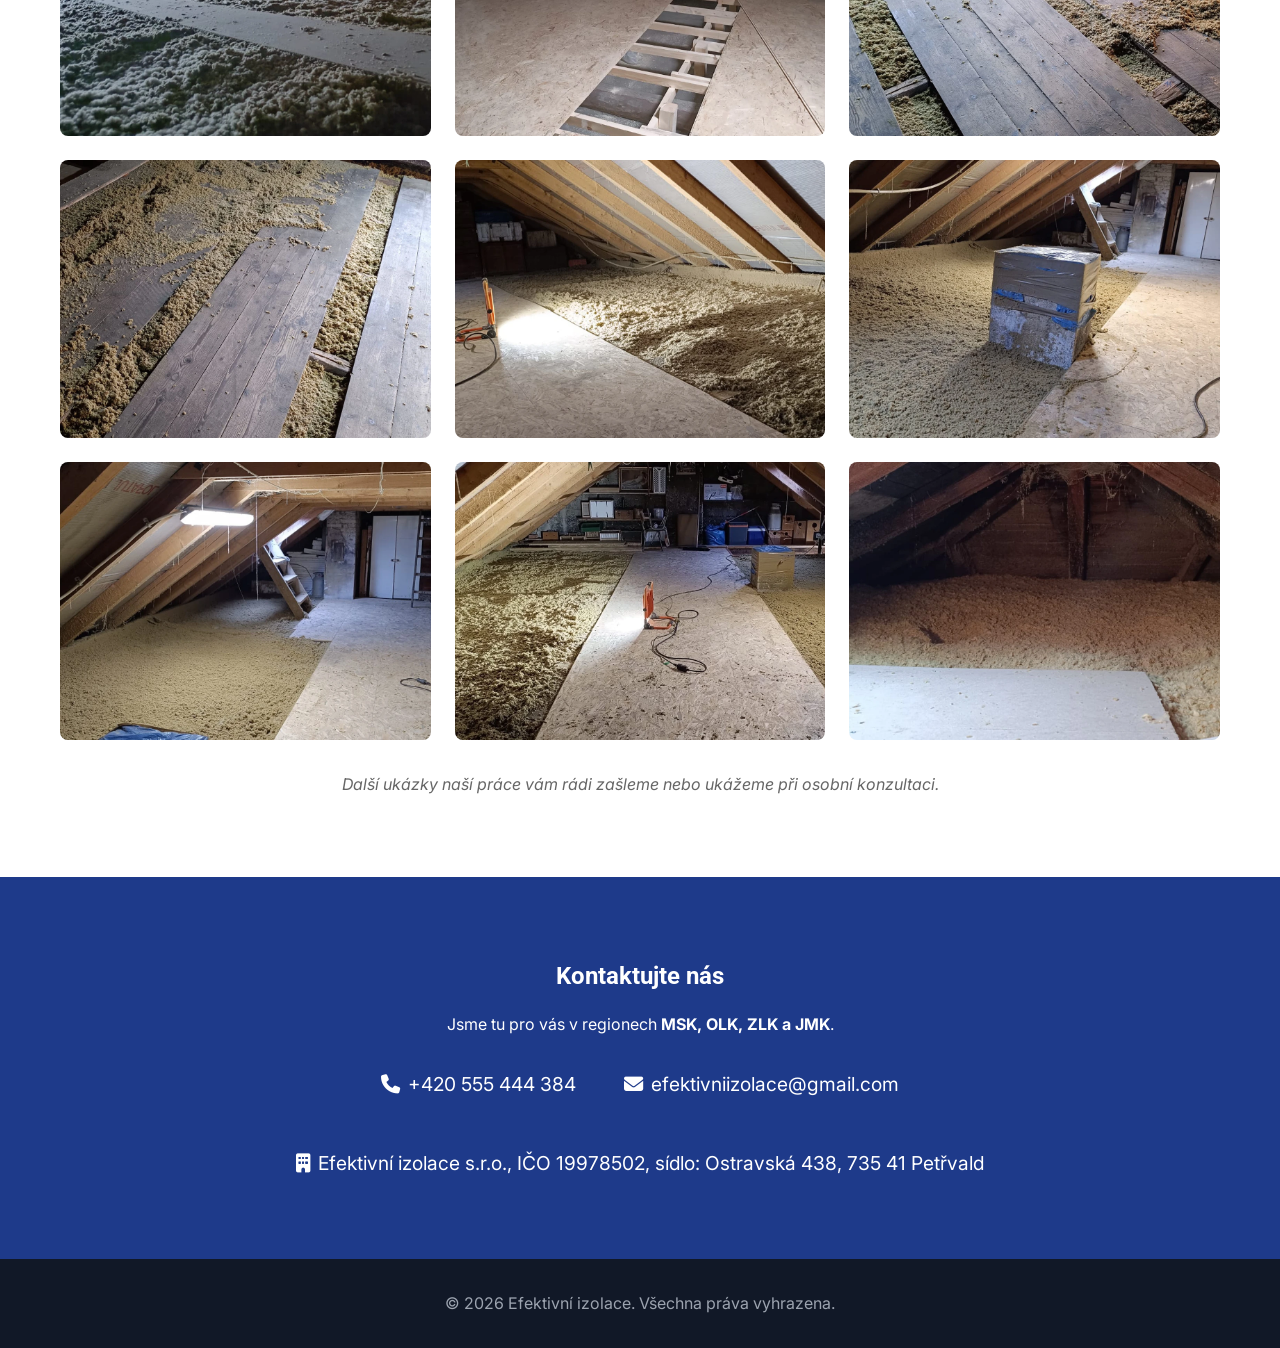
==== commit c850dded: "Update index.html" ====
--- a/index.html
+++ b/index.html
@@ -69,7 +69,7 @@
                     <a href="#kalkulator" class="btn btn-primary btn-lg">Nezávazně spočítat cenu</a>
                     <a href="#benefity" class="btn btn-secondary">Dozvědět se více</a>
                 </div>
-                <p class="hero-promo-date"><i class="fa-solid fa-calendar-check"></i> Akce platí do 11. 5. 2026</p>
+                <p class="hero-promo-date"><i class="fa-solid fa-calendar-check"></i> Akce platí do 11. 7. 2026</p>
             </div>
 
             <div class="hero-visual">
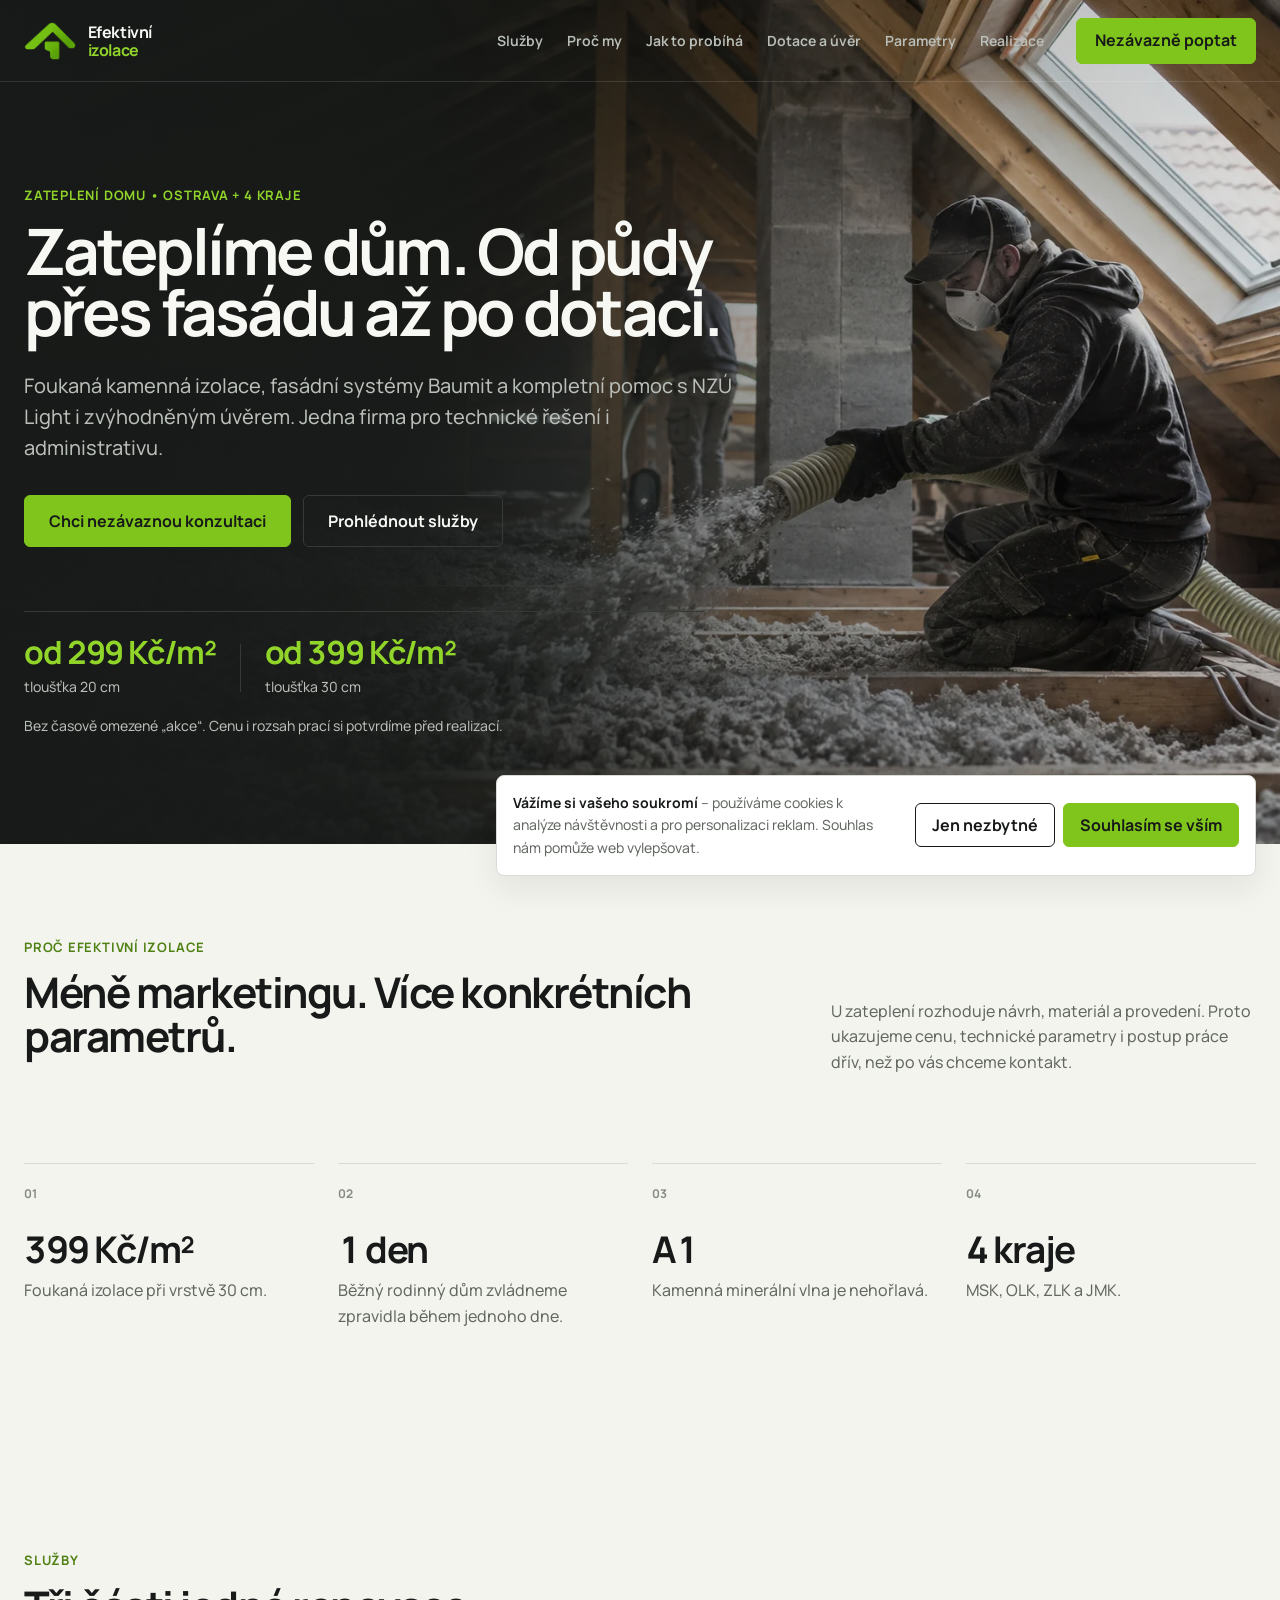
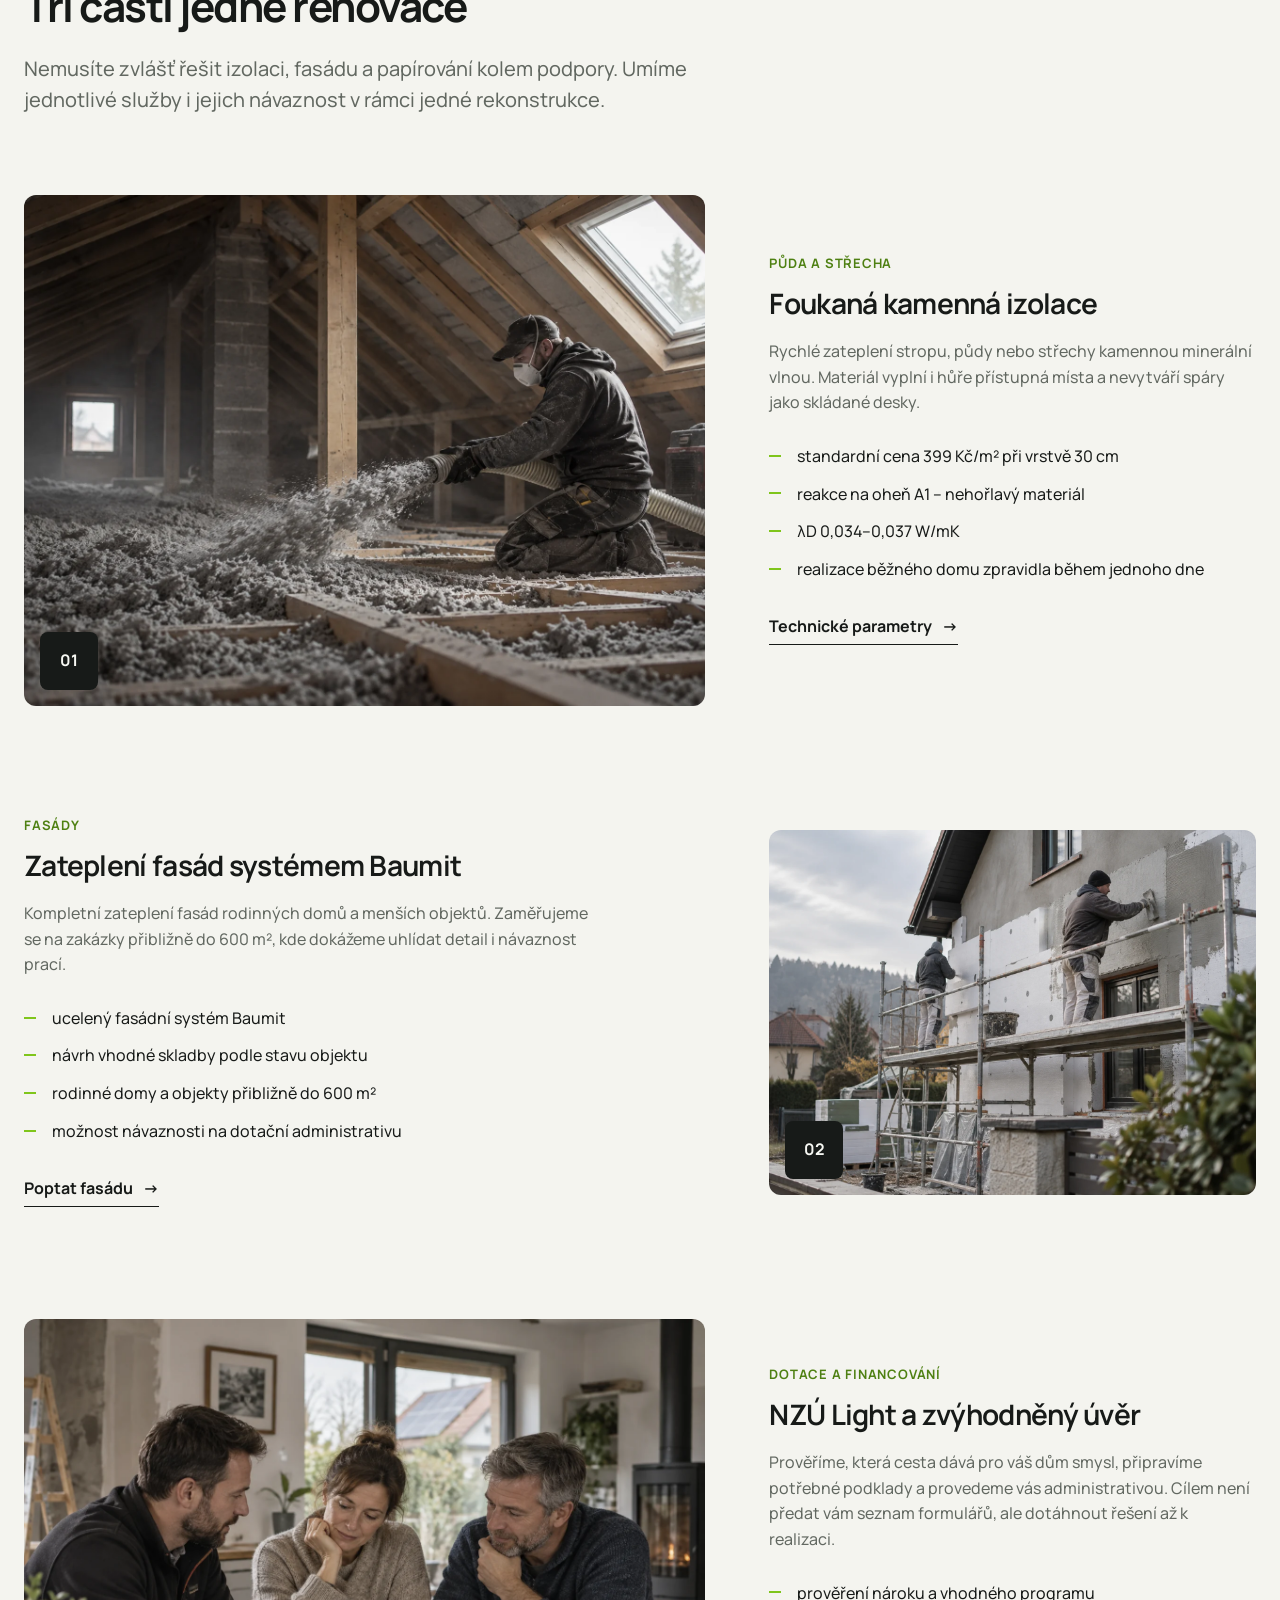
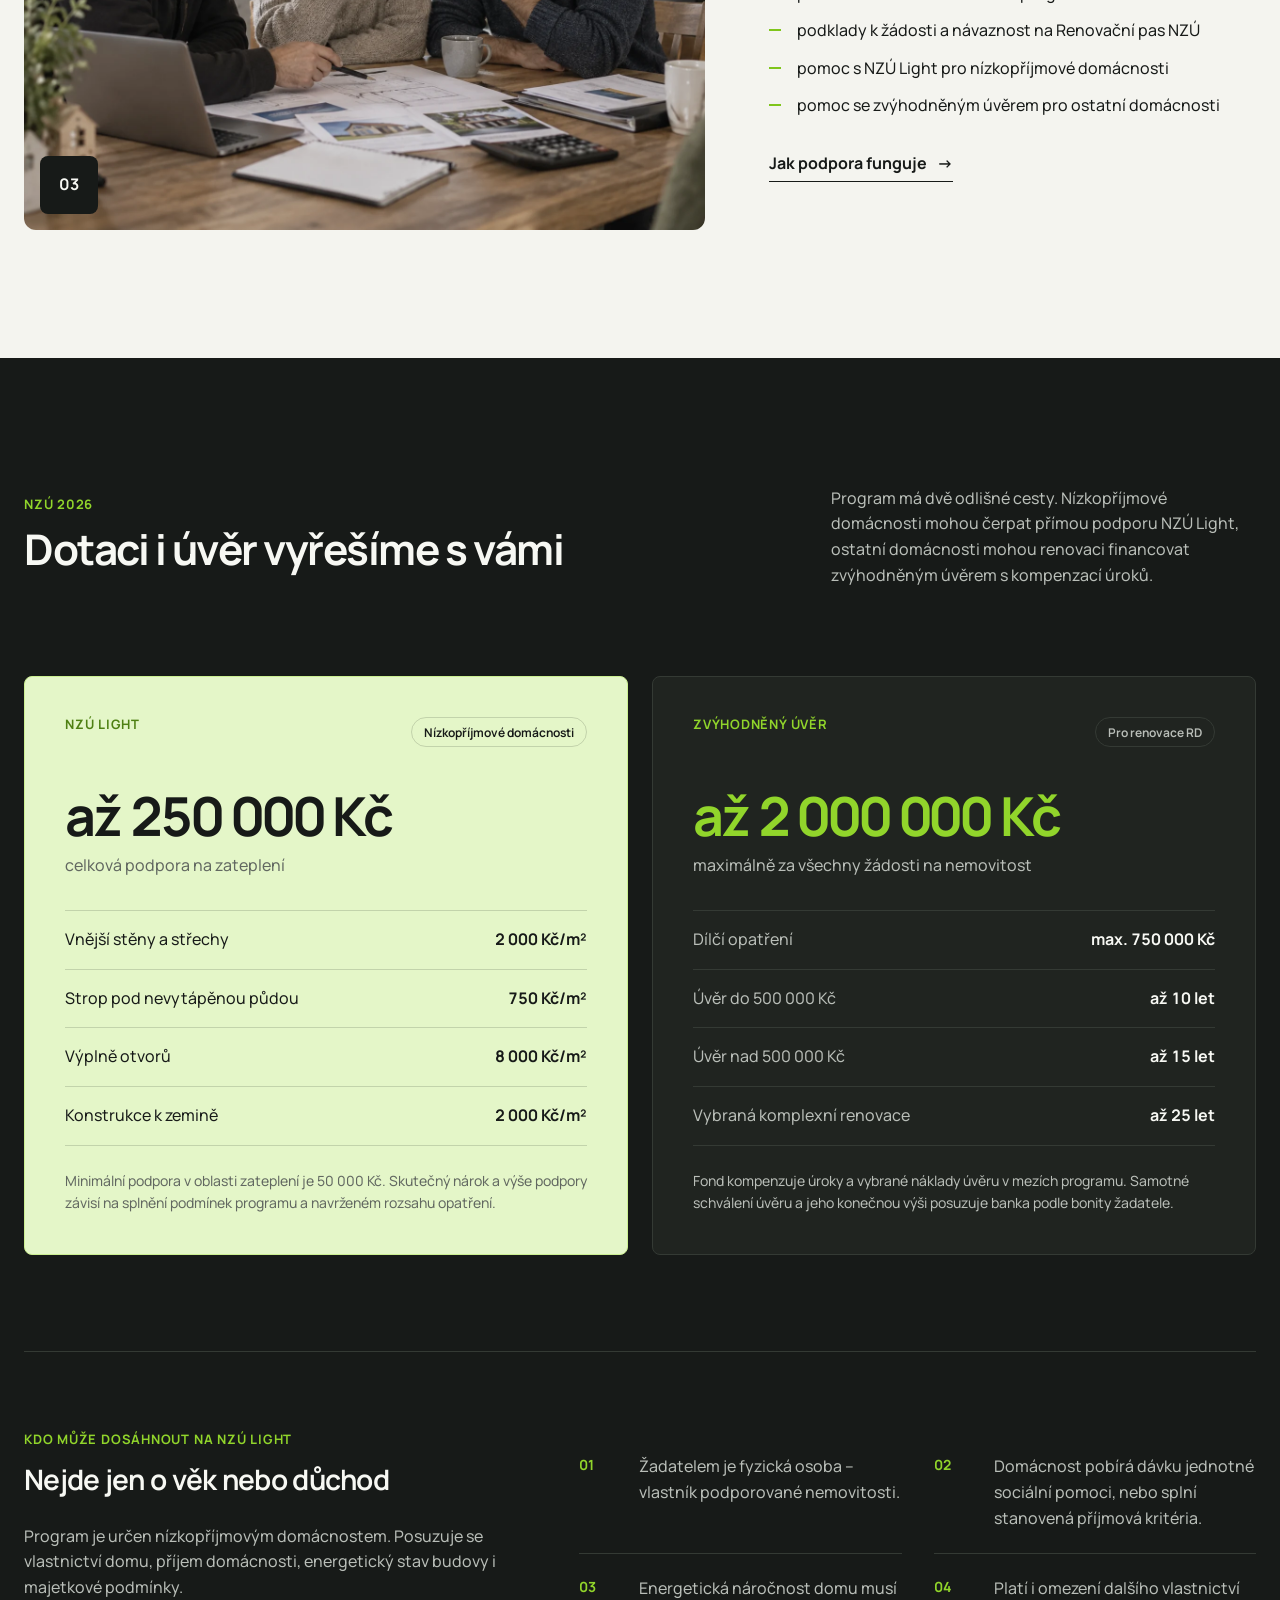
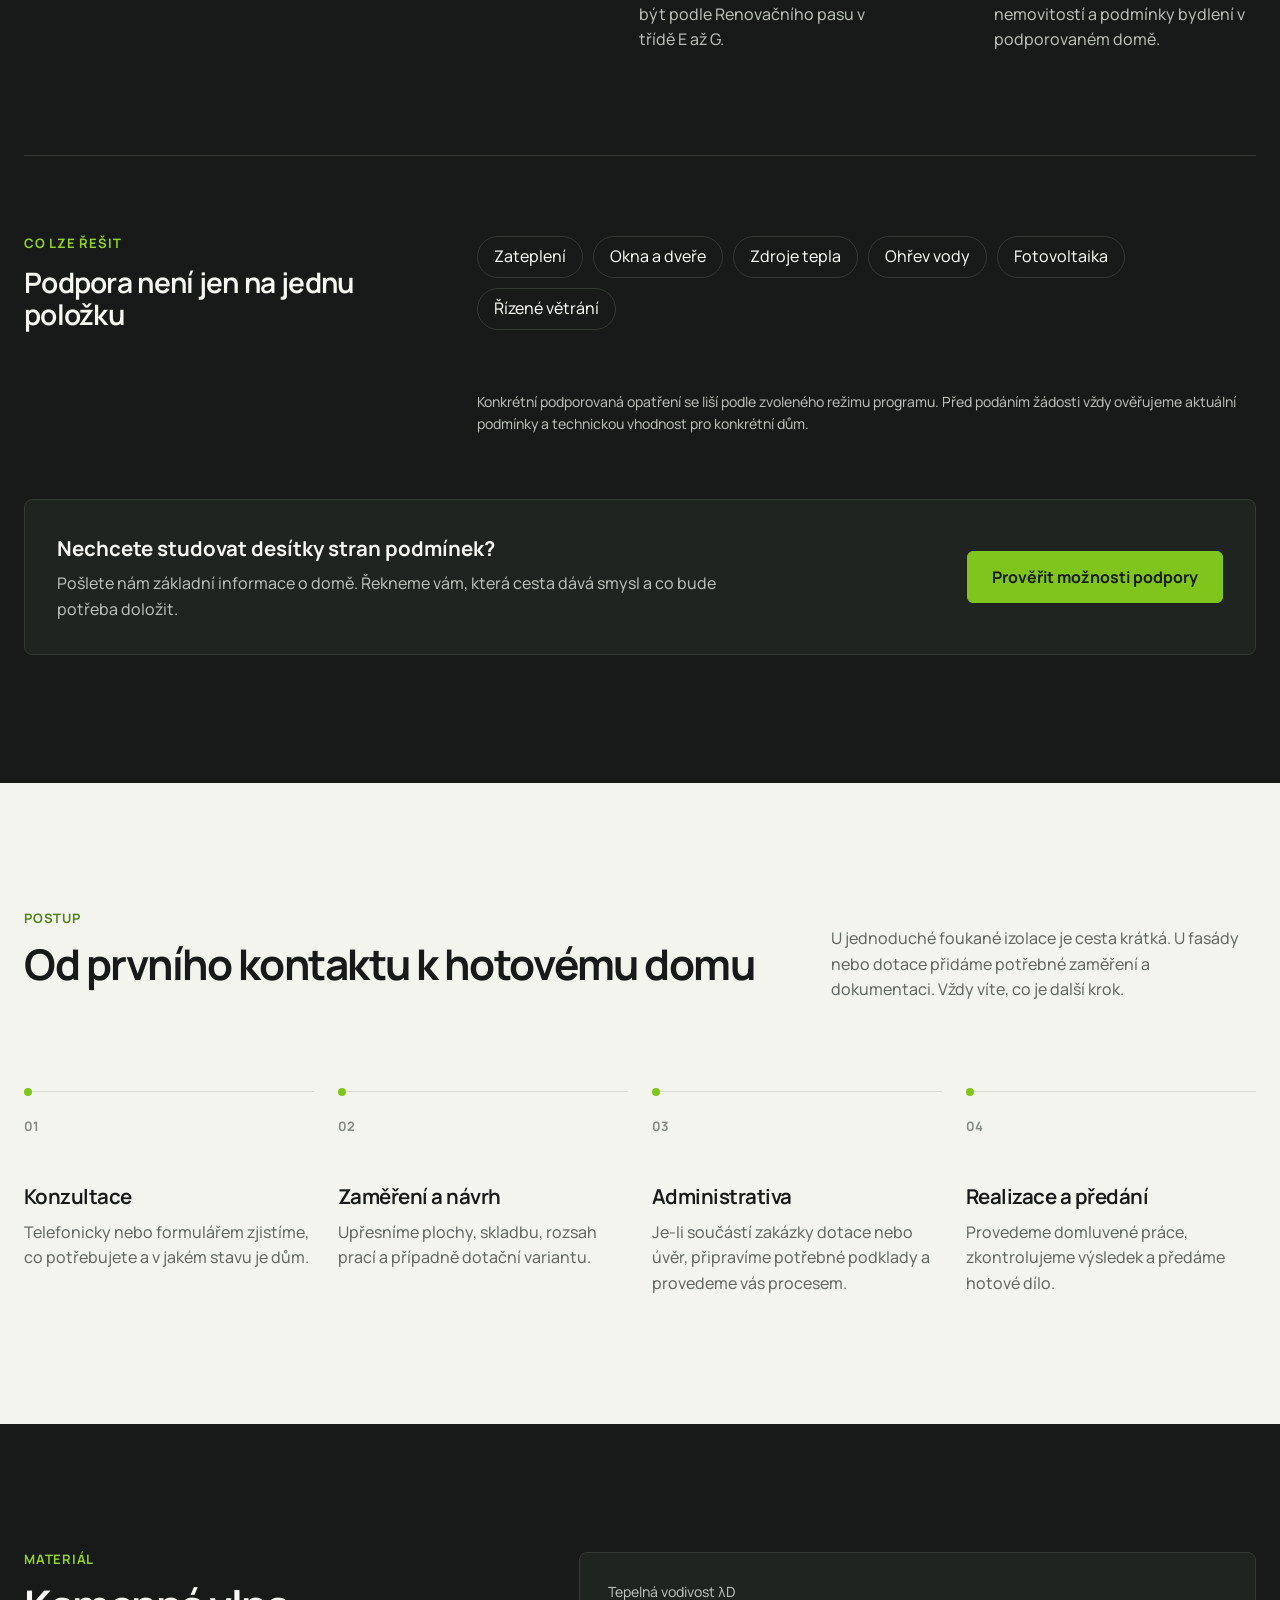
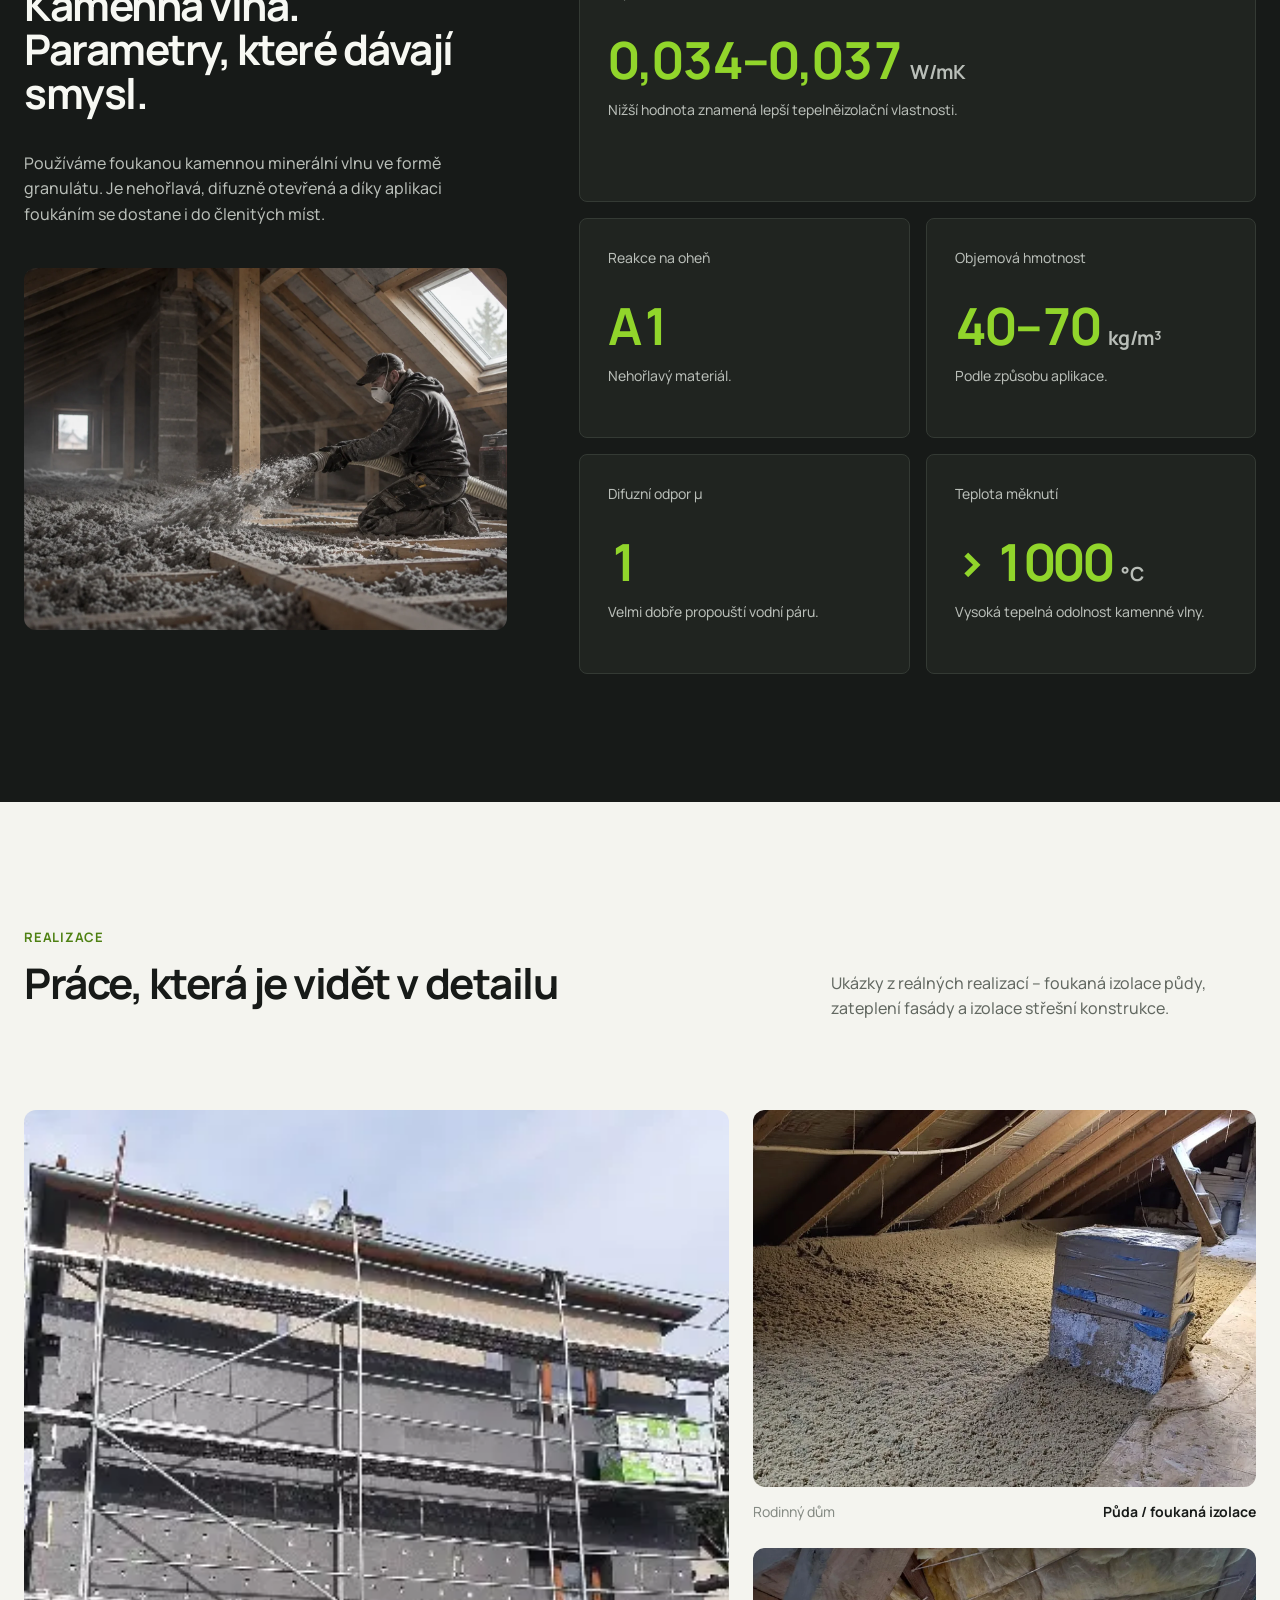
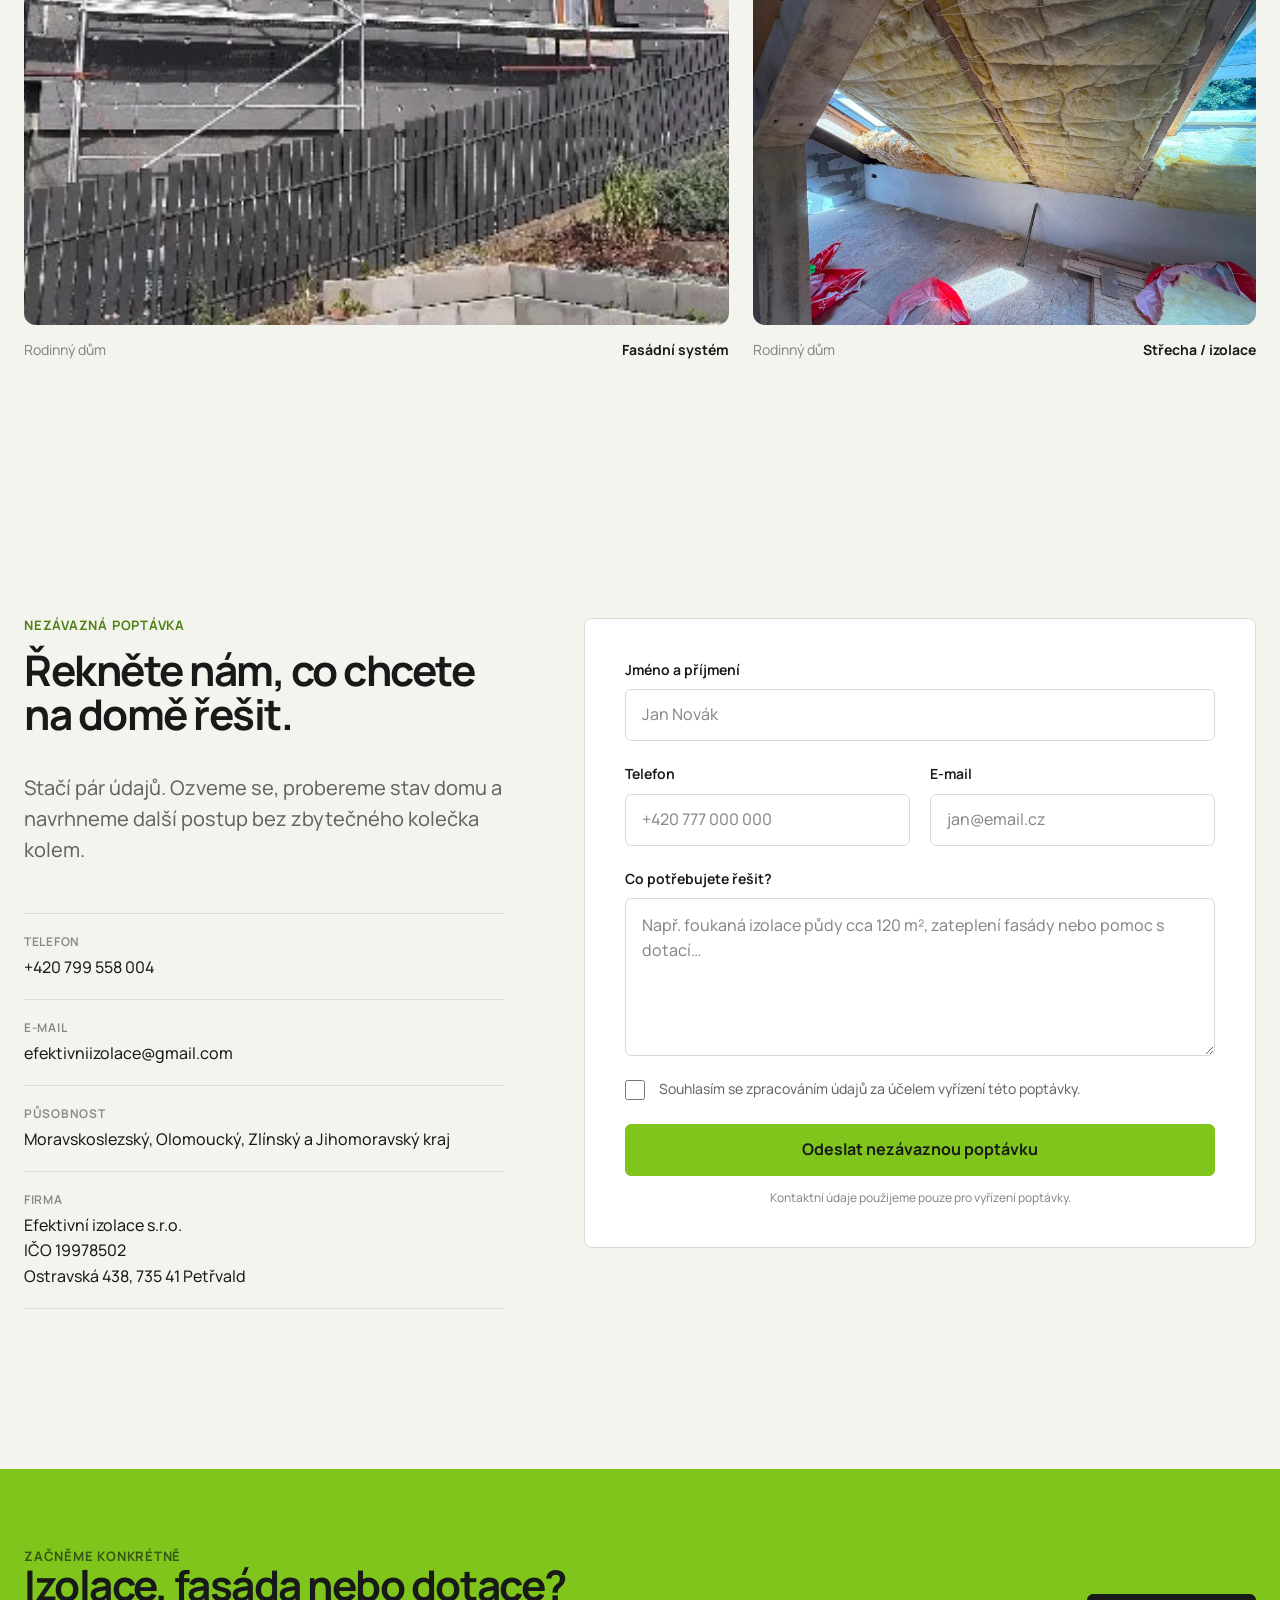
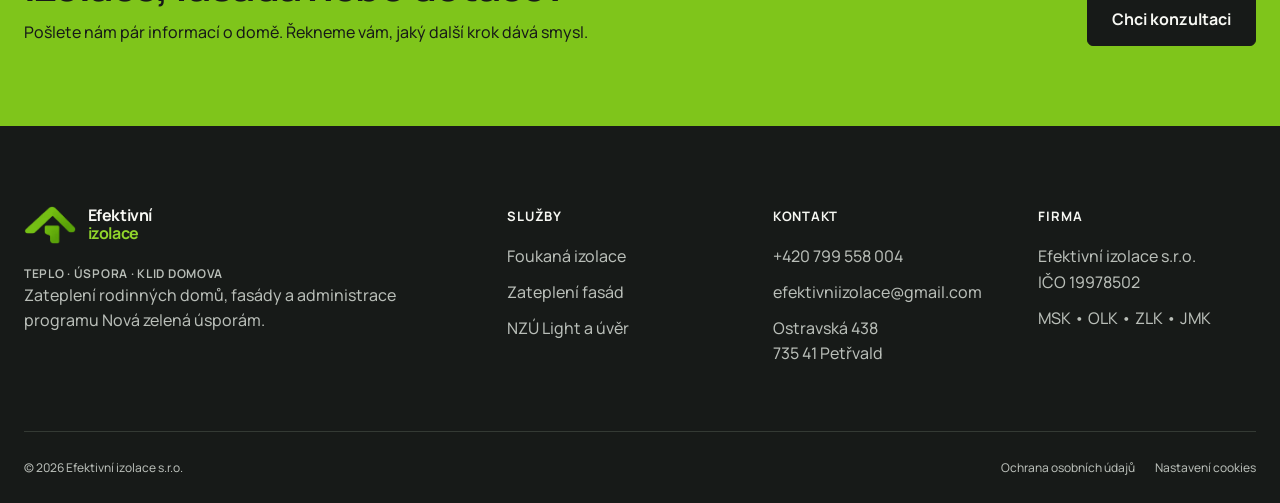
==== commit 2fbb8445: "Nový redesign webu: fasády, NZÚ Light/úvěr, aktualizovaný kontakt Kompletní redesign podle nového de" ====
--- a/index.html
+++ b/index.html
@@ -1,341 +1,502 @@
-<!DOCTYPE html>
+<!doctype html>
 <html lang="cs">
-
 <head>
-    <meta charset="UTF-8">
-    <meta name="viewport" content="width=device-width, initial-scale=1.0">
-    <title>Efektivní izolace - Foukaná izolace na klíč</title>
-    <meta name="description"
-        content="Profesionální zateplení půdy a střechy foukanou izolací. Akční cena 399 Kč/m². Působíme v MSK, OLK, ZLK a JMK. Spočočítejte si cenu online!">
-
-    <!-- Google Fonts -->
-    <link rel="preconnect" href="https://fonts.googleapis.com">
-    <link rel="preconnect" href="https://fonts.gstatic.com" crossorigin>
-    <link
-        href="https://fonts.googleapis.com/css2?family=Inter:wght@300;400;600;700&family=Roboto:wght@400;500;700&display=swap"
-        rel="stylesheet">
-
-    <!-- FontAwesome Icons -->
-    <link rel="stylesheet" href="https://cdnjs.cloudflare.com/ajax/libs/font-awesome/6.4.0/css/all.min.css">
-
-    <!-- Styles -->
-    <link rel="stylesheet" href="style.css">
+  <meta charset="utf-8">
+  <meta name="viewport" content="width=device-width, initial-scale=1">
+  <meta name="description" content="Efektivní izolace s.r.o. – foukaná kamenná izolace od 399 Kč/m² při vrstvě 30 cm, zateplení fasád systémem Baumit a vyřízení NZÚ Light i zvýhodněného úvěru. MSK, OLK, ZLK a JMK.">
+  <title>Efektivní izolace | Foukaná izolace, fasády a dotace</title>
+  <link rel="preconnect" href="https://fonts.googleapis.com">
+  <link rel="preconnect" href="https://fonts.gstatic.com" crossorigin>
+  <link href="https://fonts.googleapis.com/css2?family=Manrope:wght@450;500;650;700&display=swap" rel="stylesheet">
+  <link rel="stylesheet" href="style.css">
 </head>
-
 <body>
-
-    <!-- Navigation -->
-    <nav class="navbar">
-        <div class="container">
-            <a href="#" class="logo">Efektivní<span class="highlight">izolace</span></a>
-            <div class="menu-toggle" id="mobile-menu">
-                <span class="bar"></span>
-                <span class="bar"></span>
-                <span class="bar"></span>
-            </div>
-            <ul class="nav-links">
-                <li><a href="#benefity">Proč my</a></li>
-                <li><a href="#postup">Jak to funguje</a></li>
-                <li><a href="#technicke-parametry">Parametry</a></li>
-                <li><a href="#galerie">Realizace</a></li>
-                <li><a href="#kontakt">Kontakt</a></li>
-            </ul>
-            <a href="#kalkulator" class="btn btn-primary nav-cta">Spočítat cenu</a>
-        </div>
-    </nav>
-
-    <!-- Hero Section -->
-    <header class="hero">
-        <div class="container hero-container">
-            <div class="hero-text">
-                <h1>Zateplení půdy a střechy <br> foukanou izolací</h1>
-                <p class="hero-subtitle">Šetřete za energie ihned. Profesionální aplikace, materiál špičkové kvality.
-                </p>
-
-                <div class="hero-highlights">
-                    <div class="highlight-item price-highlight">
-                        <i class="fa-solid fa-tag"></i>
-                        <strong>399 Kč/m²</strong>
-                        <span>(tl. 30 cm)</span>
-                    </div>
-                    <div class="highlight-item security-highlight">
-                        <i class="fa-solid fa-shield-check"></i>
-                        <strong>0% záloha</strong>
-                        <span>Platíte až po realizaci</span>
-                    </div>
-                </div>
-
-                <div class="hero-buttons">
-                    <a href="#kalkulator" class="btn btn-primary btn-lg">Nezávazně spočítat cenu</a>
-                    <a href="#benefity" class="btn btn-secondary">Dozvědět se více</a>
-                </div>
-                <p class="hero-promo-date"><i class="fa-solid fa-calendar-check"></i> Akce platí do 11. 7. 2026</p>
-            </div>
-
-            <div class="hero-visual">
-                <div class="carousel-container">
-                    <div class="carousel-track" id="hero-carousel">
-                        <!-- JS will populate images 1.webp to 14.webp -->
-                    </div>
-                </div>
-            </div>
-        </div>
-    </header>
-
-    <!-- Content Placeholder -->
-    <main>
-
-        <!-- Benefits Section -->
-        <section id="benefity" class="section">
-            <div class="container">
-                <h2 class="section-title">Proč zvolit foukanou izolaci?</h2>
-                <div class="benefits-grid">
-                    <div class="benefit-card">
-                        <i class="fa-solid fa-temperature-arrow-down benefit-icon"></i>
-                        <h3>Okamžitá úspora</h3>
-                        <p>Snížíte náklady na vytápění až o 30 %. Návratnost investice je velmi rychlá.</p>
-                    </div>
-                    <div class="benefit-card">
-                        <i class="fa-solid fa-clock benefit-icon"></i>
-                        <h3>Rychlá realizace</h3>
-                        <p>Zateplení běžného rodinného domu zvládneme během jednoho dne. Bez nepořádku.</p>
-                    </div>
-                    <div class="benefit-card">
-                        <i class="fa-solid fa-shield-halved benefit-icon"></i>
-                        <h3>Požární bezpečnost</h3>
-                        <p>Materiál je nehořlavý (třída reakce na oheň A1). Chrání konstrukci domu.</p>
-                    </div>
-                </div>
-            </div>
-        </section>
-
-        <!-- Process Section -->
-        <section id="postup" class="section bg-light">
-            <div class="container">
-                <h2 class="section-title">Jak probíhá spolupráce?</h2>
-                <div class="process-steps">
-                    <div class="step">
-                        <div class="step-number">1</div>
-                        <h3>Konzultace</h3>
-                        <p>Zavoláte nám nebo vyplníte formulář. Probereme vaše potřeby.</p>
-                    </div>
-                    <div class="step">
-                        <div class="step-number">2</div>
-                        <h3>Zaměření</h3>
-                        <p>Přijedeme, zaměříme prostory a navrhneme technické řešení.</p>
-                    </div>
-                    <div class="step">
-                        <div class="step-number">3</div>
-                        <h3>Realizace</h3>
-                        <p>Aplikujeme izolaci. Čistě, rychle a profesionálně.</p>
-                    </div>
-                    <div class="step">
-                        <div class="step-number">4</div>
-                        <h3>Hotovo</h3>
-                        <p>Předáme vám hotové dílo a uklidíme po sobě.</p>
-                    </div>
-                </div>
-            </div>
-        </section>
-
-        <!-- Technical Specs -->
-        <section id="technicke-parametry" class="section">
-            <div class="container">
-                <h2 class="section-title">Technické parametry materiálu</h2>
-                <p class="section-subtitle">Používáme prémiovou kamennou vlnu (granulát) pro maximální efektivitu.</p>
-
-                <div class="table-container">
-                    <table class="tech-table">
-                        <tbody>
-                            <tr>
-                                <td><strong>Typ produktu</strong></td>
-                                <td>Foukaná kamenná minerální vlna (granulát)</td>
-                            </tr>
-                            <tr>
-                                <td><strong>Použití</strong></td>
-                                <td>Izolace stropů a střech (nové i staré budovy)</td>
-                            </tr>
-                            <tr>
-                                <td><strong>Tepelná vodivost λD</strong></td>
-                                <td>0,034 – 0,037 W/mK</td>
-                            </tr>
-                            <tr>
-                                <td><strong>Objemová hmotnost</strong></td>
-                                <td>≥ 40 – 70 kg/m³ (dle aplikace)</td>
-                            </tr>
-                            <tr>
-                                <td><strong>Reakce na oheň</strong></td>
-                                <td>A1 (nehořlavá)</td>
-                            </tr>
-                            <tr>
-                                <td><strong>Faktor difuzního odporu μ</strong></td>
-                                <td>1 (prodyšný materiál)</td>
-                            </tr>
-                            <tr>
-                                <td><strong>Teplota měknutí</strong></td>
-                                <td>Nad 1000 °C</td>
-                            </tr>
-                        </tbody>
-                    </table>
-                </div>
-            </div>
-        </section>
-
-        <!-- Calculator Section -->
-        <section id="kalkulator" class="section bg-light">
-            <div class="container">
-                <h2 class="section-title">Spočítejte si nezávaznou cenu</h2>
-                <div class="calculator-container">
-
-                    <!-- Cost Calculator -->
-                    <div class="calc-box">
-                        <h3><i class="fa-solid fa-calculator"></i> Kalkulace izolace</h3>
-                        <form id="price-form">
-
-                            <!-- Calculation Inputs -->
-                            <div class="input-group">
-                                <label for="area">Plocha zateplení (m²)</label>
-                                <input type="number" id="area" name="plocha" min="0" placeholder="Např. 100" required>
-                                <small>Cena: 399 Kč/m²</small>
-                            </div>
-
-                            <div class="input-group">
-                                <label for="walkway">Servisní lávka (bm)</label>
-                                <input type="number" id="walkway" name="lavka" min="0" placeholder="0">
-                                <small>Cena: 380 Kč/bm (šířka 62 cm)</small>
-                            </div>
-
-                            <div class="input-group">
-                                <label for="boarding">Záklop OSB (m²)</label>
-                                <input type="number" id="boarding" name="zaklop" min="0" placeholder="0">
-                                <small>Cena: 580 Kč/m² (pochozí)</small>
-                            </div>
-
-                            <div class="price-result">
-                                <span>Odhadovaná cena:</span>
-                                <span id="total-price" class="price-tag">0 Kč</span>
-                                <input type="hidden" id="hidden-price" name="odhadovana_cena">
-                            </div>
-
-                            <!-- Contact Details -->
-                            <div class="contact-details">
-                                <h4>Mám zájem o tuto nabídku</h4>
-                                <div class="input-group">
-                                    <label for="name">Jméno a příjmení</label>
-                                    <input type="text" id="name" name="jmeno" required placeholder="Jan Novák">
-                                </div>
-                                <div class="input-group">
-                                    <label for="phone">Telefon</label>
-                                    <input type="tel" id="phone" name="telefon" required placeholder="+420 777 888 999">
-                                </div>
-                                <div class="input-group">
-                                    <label for="email">E-mail</label>
-                                    <input type="email" id="email" name="email" required
-                                        placeholder="jan.novak@email.cz">
-                                </div>
-                                <div class="input-group">
-                                    <label for="note">Poznámka / Adresa</label>
-                                    <textarea id="note" name="poznamka" rows="3"
-                                        placeholder="Adresa realizace, specifické požadavky..."></textarea>
-                                </div>
-
-                                <div class="checkbox-group">
-                                    <input type="checkbox" id="consent" name="souhlas" required>
-                                    <label for="consent">Souhlasím s kontaktováním za účelem zaslání nabídky.</label>
-                                </div>
-
-                                <button type="submit" class="btn btn-primary btn-block">Odeslat nezávaznou
-                                    poptávku</button>
-                            </div>
-                        </form>
-                    </div>
-
-                    <!-- Savings Estimator -->
-                    <div class="savings-box">
-                        <h3><i class="fa-solid fa-piggy-bank"></i> Kolik ušetříte?</h3>
-                        <p>Zadejte své roční náklady na vytápění a zjistěte úsporu.</p>
-
-                        <div class="input-group">
-                            <label for="heating-cost">Současné roční náklady: <span id="heating-value">50 000</span>
-                                Kč</label>
-                            <input type="range" id="heating-cost" min="10000" max="150000" step="5000" value="50000">
-                        </div>
-
-                        <div class="savings-result">
-                            <p>Ročně můžete ušetřit až:</p>
-                            <span id="savings-amount" class="savings-tag">15 000 Kč</span>
-                            <small>(Odhad úspory 30 %)</small>
-                        </div>
-
-                        <div class="info-note">
-                            <p><i class="fa-solid fa-circle-info"></i> Skutečná úspora závisí na typu topení a stavu
-                                domu.</p>
-                        </div>
-                    </div>
-
-                </div>
-            </div>
-        </section>
-
-        <!-- Gallery Section -->
-        <section id="galerie" class="section">
-            <div class="container">
-                <h2 class="section-title">Naše realizace</h2>
-                <div class="gallery-grid">
-                    <!-- Placeholders (User will replace with actual images) -->
-                    <div class="gallery-item">
-                        <div class="gallery-placeholder">Realizace 1</div>
-                        <!-- <img src="assets/realizace/img1.jpg" alt="Zateplení střechy"> -->
-                    </div>
-                    <div class="gallery-item">
-                        <div class="gallery-placeholder">Realizace 2</div>
-                    </div>
-                    <div class="gallery-item">
-                        <div class="gallery-placeholder">Realizace 3</div>
-                    </div>
-                    <div class="gallery-item">
-                        <div class="gallery-placeholder">Realizace 4</div>
-                    </div>
-                    <div class="gallery-item">
-                        <div class="gallery-placeholder">Realizace 5</div>
-                    </div>
-                    <div class="gallery-item">
-                        <div class="gallery-placeholder">Realizace 6</div>
-                    </div>
-                </div>
-                <p class="gallery-note">Další ukázky naší práce vám rádi zašleme nebo ukážeme při osobní konzultaci.</p>
-            </div>
-        </section>
-
-        <!-- Contact Section -->
-        <section id="kontakt" class="section bg-primary text-white">
-            <div class="container">
-                <div class="contact-wrapper">
-                    <div class="contact-info">
-                        <h2>Kontaktujte nás</h2>
-                        <p>Jsme tu pro vás v regionech <strong>MSK, OLK, ZLK a JMK</strong>.</p>
-                        <ul class="contact-list">
-                            <li><i class="fa-solid fa-phone"></i> +420 555 444 384</li>
-                            <li><i class="fa-solid fa-envelope"></i> efektivniizolace@gmail.com</li>
-                            <li><i class="fa-solid fa-building"></i> Efektivní izolace s.r.o., IČO 19978502, sídlo: Ostravská 438, 735 41 Petřvald </li>
-                        </ul>
-                    </div>
-                </div>
-            </div>
-        </section>
-
-    </main>
-
-    <!-- Footer -->
-    <footer>
-        <div class="container">
-            <p>&copy; 2026 Efektivní izolace. Všechna práva vyhrazena.</p>
-        </div>
-    </footer>
-
-    <!-- Scripts -->
-    <script src="cookie-banner.js"></script>
-    <script src="script.js"></script>
+  <a class="skip-link" href="#obsah">Přejít na obsah</a>
+
+  <header class="site-header" aria-label="Hlavní navigace">
+    <div class="container header-inner">
+      <a class="brand" href="#top" aria-label="Efektivní izolace – úvod">
+        <img class="brand-mark" src="assets/logo-icon.webp" alt="" aria-hidden="true">
+        <span class="brand-name">
+          <span class="brand-name-line">Efektivní</span>
+          <span class="brand-name-line brand-name-accent">izolace</span>
+        </span>
+      </a>
+
+      <nav class="desktop-nav" aria-label="Navigace">
+        <a href="#sluzby">Služby</a>
+        <a href="#benefity">Proč my</a>
+        <a href="#proces">Jak to probíhá</a>
+        <a href="#dotace">Dotace a úvěr</a>
+        <a href="#parametry">Parametry</a>
+        <a href="#galerie">Realizace</a>
+      </nav>
+
+      <a class="button button-primary header-cta" href="#kontakt">Nezávazně poptat</a>
+
+      <button class="menu-button" type="button" aria-label="Otevřít menu" aria-expanded="false" aria-controls="mobile-menu" data-menu-toggle>
+        <span></span><span></span>
+      </button>
+    </div>
+
+    <div class="mobile-menu" id="mobile-menu" hidden>
+      <div class="container mobile-menu-inner">
+        <a href="#sluzby">Služby</a>
+        <a href="#benefity">Proč my</a>
+        <a href="#proces">Jak to probíhá</a>
+        <a href="#dotace">Dotace a úvěr</a>
+        <a href="#parametry">Parametry</a>
+        <a href="#galerie">Realizace</a>
+        <a href="#kontakt">Kontakt</a>
+      </div>
+    </div>
+  </header>
+
+  <main id="obsah">
+    <section class="hero" id="top">
+      <div class="hero-media" aria-hidden="true">
+        <img src="assets/hero-foukana-izolace.webp" alt="">
+      </div>
+      <div class="hero-shade" aria-hidden="true"></div>
+      <div class="container hero-inner">
+        <div class="hero-copy">
+          <p class="eyebrow eyebrow-inverse">ZATEPLENÍ DOMU • OSTRAVA + 4 KRAJE</p>
+          <h1>Zateplíme dům. Od půdy přes fasádu až po dotaci.</h1>
+          <p class="hero-lead">Foukaná kamenná izolace, fasádní systémy Baumit a kompletní pomoc s NZÚ Light i zvýhodněným úvěrem. Jedna firma pro technické řešení i administrativu.</p>
+          <div class="hero-actions">
+            <a class="button button-primary" href="#kontakt">Chci nezávaznou konzultaci</a>
+            <a class="button button-secondary-dark" href="#sluzby">Prohlédnout služby</a>
+          </div>
+
+          <div class="hero-price" aria-label="Ceny foukané izolace">
+            <div class="price-item">
+              <span class="price-value">od 299 Kč/m²</span>
+              <span class="price-note">tloušťka 20 cm</span>
+            </div>
+            <span class="price-rule" aria-hidden="true"></span>
+            <div class="price-item">
+              <span class="price-value">od 399 Kč/m²</span>
+              <span class="price-note">tloušťka 30 cm</span>
+            </div>
+          </div>
+          <p class="hero-price-note">Bez časově omezené „akce“. Cenu i rozsah prací si potvrdíme před realizací.</p>
+        </div>
+      </div>
+    </section>
+
+    <section class="proof-rail" id="benefity" aria-labelledby="benefity-title">
+      <div class="container">
+        <div class="section-intro split-intro">
+          <div>
+            <p class="eyebrow">PROČ EFEKTIVNÍ IZOLACE</p>
+            <h2 id="benefity-title">Méně marketingu. Více konkrétních parametrů.</h2>
+          </div>
+          <p>U zateplení rozhoduje návrh, materiál a provedení. Proto ukazujeme cenu, technické parametry i postup práce dřív, než po vás chceme kontakt.</p>
+        </div>
+
+        <div class="benefit-grid">
+          <article class="benefit-item">
+            <span class="benefit-index">01</span>
+            <strong>399 Kč/m²</strong>
+            <p>Foukaná izolace při vrstvě 30 cm.</p>
+          </article>
+          <article class="benefit-item">
+            <span class="benefit-index">02</span>
+            <strong>1 den</strong>
+            <p>Běžný rodinný dům zvládneme zpravidla během jednoho dne.</p>
+          </article>
+          <article class="benefit-item">
+            <span class="benefit-index">03</span>
+            <strong>A1</strong>
+            <p>Kamenná minerální vlna je nehořlavá.</p>
+          </article>
+          <article class="benefit-item">
+            <span class="benefit-index">04</span>
+            <strong>4 kraje</strong>
+            <p>MSK, OLK, ZLK a JMK.</p>
+          </article>
+        </div>
+      </div>
+    </section>
+
+    <section class="services section" id="sluzby" aria-labelledby="sluzby-title">
+      <div class="container">
+        <div class="section-intro">
+          <p class="eyebrow">SLUŽBY</p>
+          <h2 id="sluzby-title">Tři části jedné renovace</h2>
+          <p class="lead">Nemusíte zvlášť řešit izolaci, fasádu a papírování kolem podpory. Umíme jednotlivé služby i jejich návaznost v rámci jedné rekonstrukce.</p>
+        </div>
+
+        <div class="service-list">
+          <article class="service-row">
+            <div class="service-image">
+              <img src="assets/sluzba-foukana-izolace.webp" alt="Aplikace foukané kamenné minerální izolace v podkroví">
+              <span class="service-number">01</span>
+            </div>
+            <div class="service-copy">
+              <p class="eyebrow">PŮDA A STŘECHA</p>
+              <h3>Foukaná kamenná izolace</h3>
+              <p>Rychlé zateplení stropu, půdy nebo střechy kamennou minerální vlnou. Materiál vyplní i hůře přístupná místa a nevytváří spáry jako skládané desky.</p>
+              <ul class="check-list">
+                <li>standardní cena 399 Kč/m² při vrstvě 30 cm</li>
+                <li>reakce na oheň A1 – nehořlavý materiál</li>
+                <li>λD 0,034–0,037 W/mK</li>
+                <li>realizace běžného domu zpravidla během jednoho dne</li>
+              </ul>
+              <a class="text-link" href="#parametry">Technické parametry <span aria-hidden="true">→</span></a>
+            </div>
+          </article>
+
+          <article class="service-row service-row-reverse">
+            <div class="service-image">
+              <img src="assets/sluzba-fasada.webp" alt="Zateplování fasády rodinného domu z lešení">
+              <span class="service-number">02</span>
+            </div>
+            <div class="service-copy">
+              <p class="eyebrow">FASÁDY</p>
+              <h3>Zateplení fasád systémem Baumit</h3>
+              <p>Kompletní zateplení fasád rodinných domů a menších objektů. Zaměřujeme se na zakázky přibližně do 600 m², kde dokážeme uhlídat detail i návaznost prací.</p>
+              <ul class="check-list">
+                <li>ucelený fasádní systém Baumit</li>
+                <li>návrh vhodné skladby podle stavu objektu</li>
+                <li>rodinné domy a objekty přibližně do 600 m²</li>
+                <li>možnost návaznosti na dotační administrativu</li>
+              </ul>
+              <a class="text-link" href="#kontakt">Poptat fasádu <span aria-hidden="true">→</span></a>
+            </div>
+          </article>
+
+          <article class="service-row">
+            <div class="service-image">
+              <img src="assets/sluzba-dotace.webp" alt="Konzultace rekonstrukce domu, financování a dotačních možností">
+              <span class="service-number">03</span>
+            </div>
+            <div class="service-copy">
+              <p class="eyebrow">DOTACE A FINANCOVÁNÍ</p>
+              <h3>NZÚ Light a zvýhodněný úvěr</h3>
+              <p>Prověříme, která cesta dává pro váš dům smysl, připravíme potřebné podklady a provedeme vás administrativou. Cílem není předat vám seznam formulářů, ale dotáhnout řešení až k realizaci.</p>
+              <ul class="check-list">
+                <li>prověření nároku a vhodného programu</li>
+                <li>podklady k žádosti a návaznost na Renovační pas NZÚ</li>
+                <li>pomoc s NZÚ Light pro nízkopříjmové domácnosti</li>
+                <li>pomoc se zvýhodněným úvěrem pro ostatní domácnosti</li>
+              </ul>
+              <a class="text-link" href="#dotace">Jak podpora funguje <span aria-hidden="true">→</span></a>
+            </div>
+          </article>
+        </div>
+      </div>
+    </section>
+
+    <section class="subsidy section section-dark" id="dotace" aria-labelledby="dotace-title">
+      <div class="container">
+        <div class="section-intro split-intro split-intro-dark">
+          <div>
+            <p class="eyebrow eyebrow-inverse">NZÚ 2026</p>
+            <h2 id="dotace-title">Dotaci i úvěr vyřešíme s vámi</h2>
+          </div>
+          <p>Program má dvě odlišné cesty. Nízkopříjmové domácnosti mohou čerpat přímou podporu NZÚ Light, ostatní domácnosti mohou renovaci financovat zvýhodněným úvěrem s kompenzací úroků.</p>
+        </div>
+
+        <div class="subsidy-grid">
+          <article class="subsidy-card subsidy-card-accent">
+            <div class="subsidy-card-head">
+              <p class="eyebrow">NZÚ LIGHT</p>
+              <span class="status-tag">Nízkopříjmové domácnosti</span>
+            </div>
+            <div class="big-number">až 250 000 Kč</div>
+            <p class="big-number-label">celková podpora na zateplení</p>
+            <div class="data-list">
+              <div><span>Vnější stěny a střechy</span><strong>2 000 Kč/m²</strong></div>
+              <div><span>Strop pod nevytápěnou půdou</span><strong>750 Kč/m²</strong></div>
+              <div><span>Výplně otvorů</span><strong>8 000 Kč/m²</strong></div>
+              <div><span>Konstrukce k zemině</span><strong>2 000 Kč/m²</strong></div>
+            </div>
+            <p class="small-note">Minimální podpora v oblasti zateplení je 50 000 Kč. Skutečný nárok a výše podpory závisí na splnění podmínek programu a navrženém rozsahu opatření.</p>
+          </article>
+
+          <article class="subsidy-card">
+            <div class="subsidy-card-head">
+              <p class="eyebrow eyebrow-inverse">ZVÝHODNĚNÝ ÚVĚR</p>
+              <span class="status-tag status-dark">Pro renovace RD</span>
+            </div>
+            <div class="big-number big-number-inverse">až 2 000 000 Kč</div>
+            <p class="big-number-label inverse-muted">maximálně za všechny žádosti na nemovitost</p>
+            <div class="data-list data-list-dark">
+              <div><span>Dílčí opatření</span><strong>max. 750 000 Kč</strong></div>
+              <div><span>Úvěr do 500 000 Kč</span><strong>až 10 let</strong></div>
+              <div><span>Úvěr nad 500 000 Kč</span><strong>až 15 let</strong></div>
+              <div><span>Vybraná komplexní renovace</span><strong>až 25 let</strong></div>
+            </div>
+            <p class="small-note inverse-muted">Fond kompenzuje úroky a vybrané náklady úvěru v mezích programu. Samotné schválení úvěru a jeho konečnou výši posuzuje banka podle bonity žadatele.</p>
+          </article>
+        </div>
+
+        <div class="eligibility-grid">
+          <div class="eligibility-copy">
+            <p class="eyebrow eyebrow-inverse">KDO MŮŽE DOSÁHNOUT NA NZÚ LIGHT</p>
+            <h3>Nejde jen o věk nebo důchod</h3>
+            <p>Program je určen nízkopříjmovým domácnostem. Posuzuje se vlastnictví domu, příjem domácnosti, energetický stav budovy i majetkové podmínky.</p>
+          </div>
+          <div class="eligibility-points">
+            <div class="eligibility-point"><span>01</span><p>Žadatelem je fyzická osoba – vlastník podporované nemovitosti.</p></div>
+            <div class="eligibility-point"><span>02</span><p>Domácnost pobírá dávku jednotné sociální pomoci, nebo splní stanovená příjmová kritéria.</p></div>
+            <div class="eligibility-point"><span>03</span><p>Energetická náročnost domu musí být podle Renovačního pasu v třídě E až G.</p></div>
+            <div class="eligibility-point"><span>04</span><p>Platí i omezení dalšího vlastnictví nemovitostí a podmínky bydlení v podporovaném domě.</p></div>
+          </div>
+        </div>
+
+        <div class="subsidy-scope">
+          <div>
+            <p class="eyebrow eyebrow-inverse">CO LZE ŘEŠIT</p>
+            <h3>Podpora není jen na jednu položku</h3>
+          </div>
+          <div class="scope-tags" aria-label="Příklady podporovaných opatření">
+            <span>Zateplení</span>
+            <span>Okna a dveře</span>
+            <span>Zdroje tepla</span>
+            <span>Ohřev vody</span>
+            <span>Fotovoltaika</span>
+            <span>Řízené větrání</span>
+          </div>
+          <p class="small-note inverse-muted">Konkrétní podporovaná opatření se liší podle zvoleného režimu programu. Před podáním žádosti vždy ověřujeme aktuální podmínky a technickou vhodnost pro konkrétní dům.</p>
+        </div>
+
+        <div class="dotace-cta">
+          <div>
+            <strong>Nechcete studovat desítky stran podmínek?</strong>
+            <p>Pošlete nám základní informace o domě. Řekneme vám, která cesta dává smysl a co bude potřeba doložit.</p>
+          </div>
+          <a class="button button-primary" href="#kontakt">Prověřit možnosti podpory</a>
+        </div>
+      </div>
+    </section>
+
+    <section class="process section" id="proces" aria-labelledby="proces-title">
+      <div class="container">
+        <div class="section-intro split-intro">
+          <div>
+            <p class="eyebrow">POSTUP</p>
+            <h2 id="proces-title">Od prvního kontaktu k hotovému domu</h2>
+          </div>
+          <p>U jednoduché foukané izolace je cesta krátká. U fasády nebo dotace přidáme potřebné zaměření a dokumentaci. Vždy víte, co je další krok.</p>
+        </div>
+
+        <ol class="timeline">
+          <li>
+            <span class="timeline-number">01</span>
+            <h3>Konzultace</h3>
+            <p>Telefonicky nebo formulářem zjistíme, co potřebujete a v jakém stavu je dům.</p>
+          </li>
+          <li>
+            <span class="timeline-number">02</span>
+            <h3>Zaměření a návrh</h3>
+            <p>Upřesníme plochy, skladbu, rozsah prací a případně dotační variantu.</p>
+          </li>
+          <li>
+            <span class="timeline-number">03</span>
+            <h3>Administrativa</h3>
+            <p>Je-li součástí zakázky dotace nebo úvěr, připravíme potřebné podklady a provedeme vás procesem.</p>
+          </li>
+          <li>
+            <span class="timeline-number">04</span>
+            <h3>Realizace a předání</h3>
+            <p>Provedeme domluvené práce, zkontrolujeme výsledek a předáme hotové dílo.</p>
+          </li>
+        </ol>
+      </div>
+    </section>
+
+    <section class="technical section section-dark" id="parametry" aria-labelledby="parametry-title">
+      <div class="container">
+        <div class="technical-layout">
+          <div class="technical-copy">
+            <p class="eyebrow eyebrow-inverse">MATERIÁL</p>
+            <h2 id="parametry-title">Kamenná vlna. Parametry, které dávají smysl.</h2>
+            <p>Používáme foukanou kamennou minerální vlnu ve formě granulátu. Je nehořlavá, difuzně otevřená a díky aplikaci foukáním se dostane i do členitých míst.</p>
+            <img class="technical-image" src="assets/sluzba-foukana-izolace.webp" alt="Detail aplikace foukané kamenné minerální izolace mezi trámy">
+          </div>
+
+          <dl class="spec-grid">
+            <div class="spec spec-wide">
+              <dt>Tepelná vodivost λD</dt>
+              <dd>0,034–0,037 <span>W/mK</span></dd>
+              <p>Nižší hodnota znamená lepší tepelněizolační vlastnosti.</p>
+            </div>
+            <div class="spec">
+              <dt>Reakce na oheň</dt>
+              <dd>A1</dd>
+              <p>Nehořlavý materiál.</p>
+            </div>
+            <div class="spec">
+              <dt>Objemová hmotnost</dt>
+              <dd>40–70 <span>kg/m³</span></dd>
+              <p>Podle způsobu aplikace.</p>
+            </div>
+            <div class="spec">
+              <dt>Difuzní odpor μ</dt>
+              <dd>1</dd>
+              <p>Velmi dobře propouští vodní páru.</p>
+            </div>
+            <div class="spec">
+              <dt>Teplota měknutí</dt>
+              <dd>&gt; 1000 <span>°C</span></dd>
+              <p>Vysoká tepelná odolnost kamenné vlny.</p>
+            </div>
+          </dl>
+        </div>
+      </div>
+    </section>
+
+    <section class="gallery section" id="galerie" aria-labelledby="galerie-title">
+      <div class="container">
+        <div class="section-intro split-intro">
+          <div>
+            <p class="eyebrow">REALIZACE</p>
+            <h2 id="galerie-title">Práce, která je vidět v detailu</h2>
+          </div>
+          <p>Ukázky z reálných realizací – foukaná izolace půdy, zateplení fasády a izolace střešní konstrukce.</p>
+        </div>
+
+        <div class="project-grid">
+          <figure class="project-card project-card-large">
+            <div class="project-photo">
+              <img src="assets/realizace-02-fasada.webp" alt="Zateplení fasády rodinného domu systémem Baumit" loading="lazy">
+            </div>
+            <figcaption><span>Rodinný dům</span><strong>Fasádní systém</strong></figcaption>
+          </figure>
+          <figure class="project-card">
+            <div class="project-photo">
+              <img src="assets/realizace-01-pudy.webp" alt="Foukaná izolace půdy rodinného domu" loading="lazy">
+            </div>
+            <figcaption><span>Rodinný dům</span><strong>Půda / foukaná izolace</strong></figcaption>
+          </figure>
+          <figure class="project-card">
+            <div class="project-photo">
+              <img src="assets/realizace-03-strecha.webp" alt="Izolace střešní konstrukce rodinného domu" loading="lazy">
+            </div>
+            <figcaption><span>Rodinný dům</span><strong>Střecha / izolace</strong></figcaption>
+          </figure>
+        </div>
+      </div>
+    </section>
+
+    <section class="contact section" id="kontakt" aria-labelledby="kontakt-title">
+      <div class="container contact-grid">
+        <div class="contact-copy">
+          <p class="eyebrow">NEZÁVAZNÁ POPTÁVKA</p>
+          <h2 id="kontakt-title">Řekněte nám, co chcete na domě řešit.</h2>
+          <p class="lead">Stačí pár údajů. Ozveme se, probereme stav domu a navrhneme další postup bez zbytečného kolečka kolem.</p>
+
+          <div class="contact-details">
+            <div>
+              <span>Telefon</span>
+              <a href="tel:+420799558004">+420 799 558 004</a>
+            </div>
+            <div>
+              <span>E-mail</span>
+              <a href="mailto:efektivniizolace@gmail.com">efektivniizolace@gmail.com</a>
+            </div>
+            <div>
+              <span>Působnost</span>
+              <p>Moravskoslezský, Olomoucký, Zlínský a Jihomoravský kraj</p>
+            </div>
+            <div>
+              <span>Firma</span>
+              <p>Efektivní izolace s.r.o.<br>IČO 19978502<br>Ostravská 438, 735 41 Petřvald</p>
+            </div>
+          </div>
+        </div>
+
+        <form class="contact-form" action="https://formspree.io/f/mjykwawv" method="post">
+          <div class="form-row">
+            <label for="jmeno">Jméno a příjmení</label>
+            <input id="jmeno" name="name" type="text" autocomplete="name" placeholder="Jan Novák" required>
+          </div>
+          <div class="form-split">
+            <div class="form-row">
+              <label for="telefon">Telefon</label>
+              <input id="telefon" name="phone" type="tel" autocomplete="tel" placeholder="+420 777 000 000" required>
+            </div>
+            <div class="form-row">
+              <label for="email">E-mail</label>
+              <input id="email" name="email" type="email" autocomplete="email" placeholder="jan@email.cz" required>
+            </div>
+          </div>
+          <div class="form-row">
+            <label for="poznamka">Co potřebujete řešit?</label>
+            <textarea id="poznamka" name="message" rows="5" placeholder="Např. foukaná izolace půdy cca 120 m², zateplení fasády nebo pomoc s dotací…"></textarea>
+          </div>
+          <label class="checkbox-row">
+            <input type="checkbox" name="consent" value="ano" required>
+            <span>Souhlasím se zpracováním údajů za účelem vyřízení této poptávky.</span>
+          </label>
+          <button class="button button-primary button-full" type="submit">Odeslat nezávaznou poptávku</button>
+          <p class="form-note">Kontaktní údaje použijeme pouze pro vyřízení poptávky.</p>
+        </form>
+      </div>
+    </section>
+
+    <section class="closing-cta" aria-label="Závěrečná výzva">
+      <div class="container closing-cta-inner">
+        <div>
+          <p class="eyebrow">ZAČNĚME KONKRÉTNĚ</p>
+          <h2>Izolace, fasáda nebo dotace?</h2>
+          <p>Pošlete nám pár informací o domě. Řekneme vám, jaký další krok dává smysl.</p>
+        </div>
+        <a class="button button-dark" href="#kontakt">Chci konzultaci</a>
+      </div>
+    </section>
+  </main>
+
+  <footer class="site-footer">
+    <div class="container footer-grid">
+      <div>
+        <a class="brand brand-footer" href="#top" aria-label="Efektivní izolace – úvod">
+          <img class="brand-mark" src="assets/logo-icon.webp" alt="" aria-hidden="true">
+          <span class="brand-name">
+            <span class="brand-name-line">Efektivní</span>
+            <span class="brand-name-line brand-name-accent">izolace</span>
+          </span>
+        </a>
+        <p class="brand-tagline">Teplo · Úspora · Klid domova</p>
+        <p>Zateplení rodinných domů, fasády a administrace programu Nová zelená úsporám.</p>
+      </div>
+      <div>
+        <span class="footer-label">Služby</span>
+        <a href="#sluzby">Foukaná izolace</a>
+        <a href="#sluzby">Zateplení fasád</a>
+        <a href="#dotace">NZÚ Light a úvěr</a>
+      </div>
+      <div>
+        <span class="footer-label">Kontakt</span>
+        <a href="tel:+420799558004">+420 799 558 004</a>
+        <a href="mailto:efektivniizolace@gmail.com">efektivniizolace@gmail.com</a>
+        <p>Ostravská 438<br>735 41 Petřvald</p>
+      </div>
+      <div>
+        <span class="footer-label">Firma</span>
+        <p>Efektivní izolace s.r.o.<br>IČO 19978502</p>
+        <p>MSK • OLK • ZLK • JMK</p>
+      </div>
+    </div>
+    <div class="container footer-bottom">
+      <p>© 2026 Efektivní izolace s.r.o.</p>
+      <div>
+        <a href="ochrana-osobnich-udaju.html">Ochrana osobních údajů</a>
+        <a href="#" data-cookie-settings>Nastavení cookies</a>
+      </div>
+    </div>
+  </footer>
+
+  <div class="cookie-banner" aria-label="Nastavení cookies" data-cookie-banner hidden>
+    <p><strong>Vážíme si vašeho soukromí</strong> – používáme cookies k analýze návštěvnosti a pro personalizaci reklam. Souhlas nám pomůže web vylepšovat.</p>
+    <div>
+      <button class="button button-secondary-light" type="button" data-cookie-reject>Jen nezbytné</button>
+      <button class="button button-primary" type="button" data-cookie-accept>Souhlasím se vším</button>
+    </div>
+  </div>
+
+  <script src="script.js"></script>
 </body>
-
 </html>
--- a/style.css
+++ b/style.css
@@ -1,906 +1,486 @@
 :root {
-    --primary-color: #1e3a8a;
-    /* Deep Blue */
-    --secondary-color: #10b981;
-    /* Eco Green */
-    --accent-color: #f59e0b;
-    /* Orange/Amber */
-    --text-color: #1f2937;
-    --light-bg: #f3f4f6;
-    --white: #ffffff;
-    --font-heading: 'Roboto', sans-serif;
-    --font-body: 'Inter', sans-serif;
-    --border-radius: 8px;
-    --transition: all 0.3s ease;
-}
-
-* {
-    margin: 0;
-    padding: 0;
-    box-sizing: border-box;
-}
-
+  --color-brand-50: #F3FBE8;
+  --color-brand-100: #E4F6C8;
+  --color-brand-200: #CBEF91;
+  --color-brand-300: #ADE455;
+  --color-brand-400: #91D52B;
+  --color-brand-500: #7FC51B;
+  --color-brand-600: #65A512;
+  --color-brand-700: #4E8012;
+  --color-brand-800: #3F6514;
+  --color-brand-900: #365516;
+
+  --color-primary: #171A18;
+  --color-accent: #7FC51B;
+  --color-bg-dark: #171A18;
+  --color-bg-dark-alt: #202420;
+  --color-bg-light: #F4F4EF;
+  --color-surface: #FFFFFF;
+  --color-surface-elevated: #FAFAF7;
+  --color-text-primary: #171A18;
+  --color-text-secondary: #626861;
+  --color-text-tertiary: #858B84;
+  --color-text-inverse: #F7F8F3;
+  --color-text-inverse-muted: #B9BEB8;
+  --color-border: #D8DCD5;
+  --color-border-dark: #343A34;
+  --color-success: #287A46;
+  --color-warning: #A76708;
+  --color-error: #B83B32;
+
+  --font-display: "Manrope", "Inter", "Helvetica Neue", Arial, sans-serif;
+  --font-body: "Manrope", "Inter", "Helvetica Neue", Arial, sans-serif;
+
+  --type-display-xxl: clamp(3.5rem, 6.1vw, 5.5rem);
+  --type-display-xl: clamp(3rem, 5vw, 4.5rem);
+  --type-h1: clamp(2.75rem, 4.2vw, 3.75rem);
+  --type-h2: clamp(2.25rem, 3.3vw, 3rem);
+  --type-h3: clamp(1.625rem, 2.2vw, 2rem);
+  --type-h4: clamp(1.25rem, 1.6vw, 1.5rem);
+  --type-body-lg: 1.25rem;
+  --type-body: 1rem;
+  --type-small: 0.875rem;
+  --type-label: 0.8125rem;
+  --type-caption: 0.75rem;
+
+  --spacing-1: 4px;
+  --spacing-2: 8px;
+  --spacing-3: 12px;
+  --spacing-4: 16px;
+  --spacing-5: 20px;
+  --spacing-6: 24px;
+  --spacing-8: 32px;
+  --spacing-10: 40px;
+  --spacing-12: 48px;
+  --spacing-16: 64px;
+  --spacing-20: 80px;
+  --spacing-24: 96px;
+  --spacing-32: 128px;
+  --spacing-40: 160px;
+
+  --radius-xs: 2px;
+  --radius-sm: 4px;
+  --radius-md: 8px;
+  --radius-lg: 12px;
+  --radius-xl: 16px;
+  --radius-pill: 999px;
+
+  --container-wide: 1440px;
+  --container: 1280px;
+  --content-width: 760px;
+  --form-width: 640px;
+  --shadow-elevated: 0 12px 32px rgba(17, 22, 18, 0.08);
+  --duration-fast: 160ms;
+  --duration-base: 220ms;
+  --ease-brand: cubic-bezier(0.22, 1, 0.36, 1);
+}
+
+* { box-sizing: border-box; }
+html { scroll-behavior: smooth; }
 body {
-    font-family: var(--font-body);
-    color: var(--text-color);
-    line-height: 1.6;
-    background-color: var(--white);
-}
-
-h1,
-h2,
-h3,
-h4,
-h5,
-h6 {
-    font-family: var(--font-heading);
-    margin-bottom: 1rem;
-    color: var(--primary-color);
-}
-
-a {
-    text-decoration: none;
-    color: inherit;
-}
-
-ul {
-    list-style: none;
-}
+  margin: 0;
+  background: var(--color-bg-light);
+  color: var(--color-text-primary);
+  font-family: var(--font-body);
+  font-size: var(--type-body);
+  line-height: 1.6;
+  font-weight: 450;
+  -webkit-font-smoothing: antialiased;
+}
+img { display: block; max-width: 100%; }
+a { color: inherit; }
+button, input, textarea { font: inherit; }
+button { cursor: pointer; }
+
+.skip-link {
+  position: fixed;
+  z-index: 1000;
+  left: 16px;
+  top: 16px;
+  transform: translateY(-160%);
+  background: var(--color-accent);
+  color: var(--color-primary);
+  padding: 12px 16px;
+  border-radius: 6px;
+  font-weight: 700;
+}
+.skip-link:focus { transform: translateY(0); }
 
 .container {
-    max-width: 1200px;
-    margin: 0 auto;
-    padding: 0 20px;
-}
-
-/* Utilities */
-.highlight {
-    color: var(--secondary-color);
-}
-
-.btn {
-    display: inline-block;
-    padding: 12px 24px;
-    border-radius: var(--border-radius);
-    font-weight: 600;
-    cursor: pointer;
-    border: none;
-    transition: var(--transition);
-    text-align: center;
-}
-
-.btn-primary {
-    background-color: var(--accent-color);
-    color: var(--white);
-}
-
-.btn-primary:hover {
-    background-color: #d97706;
-    transform: translateY(-2px);
-}
-
-.btn-secondary {
-    background-color: transparent;
-    border: 2px solid var(--white);
-    color: var(--white);
-}
-
-.btn-secondary:hover {
-    background-color: var(--white);
-    color: var(--primary-color);
-}
-
-.btn-lg {
-    padding: 16px 32px;
-    font-size: 1.1rem;
-}
-
-/* Navbar */
-.navbar {
-    background-color: var(--white);
-    box-shadow: 0 2px 10px rgba(0, 0, 0, 0.1);
-    position: sticky;
-    top: 0;
-    z-index: 1000;
-    padding: 1rem 0;
-}
-
-.navbar .container {
-    display: flex;
-    justify-content: space-between;
-    align-items: center;
-}
-
-.logo {
-    font-size: 1.5rem;
-    font-weight: 700;
-    color: var(--primary-color);
-}
-
-.nav-links {
-    display: flex;
-    gap: 2rem;
-}
-
-.nav-links a {
-    font-weight: 500;
-    transition: var(--transition);
-}
-
-.nav-links a:hover {
-    color: var(--accent-color);
-}
-
-/* Hero Section - Redesign */
+  width: min(100% - 48px, var(--container));
+  margin-inline: auto;
+}
+.section { padding-block: var(--spacing-32); }
+.section-dark { background: var(--color-bg-dark); color: var(--color-text-inverse); }
+
+h1, h2, h3, h4, p { margin-top: 0; }
+h1, h2, h3, h4 { font-family: var(--font-display); color: inherit; }
+h1 { font-size: var(--type-display-xl); line-height: .96; letter-spacing: -.045em; font-weight: 700; }
+h2 { font-size: var(--type-h2); line-height: 1.04; letter-spacing: -.035em; font-weight: 700; }
+h3 { font-size: var(--type-h3); line-height: 1.12; letter-spacing: -.025em; font-weight: 650; }
+h4 { font-size: var(--type-h4); line-height: 1.2; letter-spacing: -.018em; font-weight: 650; }
+
+.eyebrow {
+  margin-bottom: 16px;
+  color: var(--color-brand-700);
+  font-size: var(--type-label);
+  line-height: 1.2;
+  letter-spacing: .06em;
+  font-weight: 700;
+}
+.eyebrow-inverse { color: var(--color-brand-400); }
+.lead { max-width: 62ch; font-size: var(--type-body-lg); line-height: 1.55; color: var(--color-text-secondary); }
+.section-intro { max-width: 820px; margin-bottom: var(--spacing-20); }
+.section-intro h2 { max-width: 760px; margin-bottom: 24px; }
+.split-intro {
+  display: grid;
+  grid-template-columns: 7fr 4fr;
+  gap: 64px;
+  max-width: none;
+  align-items: end;
+}
+.split-intro > p { margin: 0 0 8px; color: var(--color-text-secondary); max-width: 54ch; }
+.split-intro-dark > p { color: var(--color-text-inverse-muted); }
+
+.button {
+  min-height: 52px;
+  display: inline-flex;
+  align-items: center;
+  justify-content: center;
+  gap: 10px;
+  padding: 0 24px;
+  border: 1px solid transparent;
+  border-radius: 6px;
+  font-weight: 700;
+  text-decoration: none;
+  transition: background var(--duration-base) var(--ease-brand), color var(--duration-base) var(--ease-brand), border-color var(--duration-base) var(--ease-brand), transform var(--duration-fast) var(--ease-brand);
+}
+.button:active { transform: translateY(1px); }
+.button:focus-visible, a:focus-visible, input:focus-visible, textarea:focus-visible, button:focus-visible {
+  outline: 3px solid var(--color-brand-300);
+  outline-offset: 3px;
+}
+.button-primary { background: var(--color-accent); color: var(--color-primary); border-color: var(--color-accent); }
+.button-primary:hover { background: var(--color-brand-400); border-color: var(--color-brand-400); }
+.button-secondary-dark { background: transparent; color: var(--color-text-inverse); border-color: var(--color-border-dark); }
+.button-secondary-dark:hover { background: var(--color-text-inverse); color: var(--color-primary); border-color: var(--color-text-inverse); }
+.button-secondary-light { background: transparent; color: var(--color-primary); border-color: var(--color-primary); }
+.button-secondary-light:hover { background: var(--color-primary); color: var(--color-text-inverse); }
+.button-dark { background: var(--color-primary); color: var(--color-text-inverse); border-color: var(--color-primary); }
+.button-dark:hover { background: var(--color-bg-dark-alt); }
+.button-full { width: 100%; }
+.text-link { display: inline-flex; gap: 10px; align-items: center; font-weight: 700; text-decoration: none; border-bottom: 1px solid var(--color-primary); padding-bottom: 4px; }
+.text-link span { transition: transform var(--duration-base) var(--ease-brand); }
+.text-link:hover span { transform: translateX(4px); }
+
+.site-header {
+  position: absolute;
+  inset: 0 0 auto 0;
+  z-index: 20;
+  height: 82px;
+  color: var(--color-text-inverse);
+  border-bottom: 1px solid rgba(255,255,255,.12);
+}
+.header-inner { height: 82px; display: flex; align-items: center; gap: 32px; }
+.brand { display: inline-flex; align-items: center; gap: 12px; text-decoration: none; flex: 0 0 auto; }
+.brand-mark { height: 38px; width: auto; display: block; }
+.brand-name { display: flex; flex-direction: column; gap: 1px; font-size: 1rem; font-weight: 700; letter-spacing: -.025em; }
+.brand-name-line { line-height: 1.05; color: var(--color-text-inverse); }
+.brand-name-accent { color: var(--color-brand-400); }
+.brand-tagline { margin: 14px 0 0; font-size: var(--type-caption); font-weight: 650; letter-spacing: .06em; text-transform: uppercase; color: var(--color-text-inverse); }
+.desktop-nav { margin-left: auto; display: flex; align-items: center; gap: 24px; }
+.desktop-nav a { color: var(--color-text-inverse-muted); font-size: var(--type-small); font-weight: 650; text-decoration: none; transition: color var(--duration-fast); }
+.desktop-nav a:hover { color: var(--color-text-inverse); }
+.header-cta { min-height: 46px; padding-inline: 18px; }
+.menu-button { display: none; width: 44px; height: 44px; background: transparent; border: 1px solid var(--color-border-dark); border-radius: 6px; align-items: center; justify-content: center; flex-direction: column; gap: 6px; }
+.menu-button span { width: 20px; height: 1px; background: var(--color-text-inverse); }
+.mobile-menu { background: var(--color-bg-dark); border-bottom: 1px solid var(--color-border-dark); }
+.mobile-menu-inner { display: grid; padding-block: 24px; }
+.mobile-menu a { padding-block: 12px; text-decoration: none; border-bottom: 1px solid var(--color-border-dark); }
+
 .hero {
-    background: linear-gradient(to right, #1e3a8a 0%, #1e3a8a 40%, rgba(30, 58, 138, 0.8) 100%), url('https://images.unsplash.com/photo-1632759905292-6d75c6130498?q=80&w=2670&auto=format&fit=crop');
-    background-size: cover;
-    background-position: center;
-    color: var(--white);
-    padding: 120px 0 80px;
-    position: relative;
-    overflow: hidden;
-}
-
-.hero-container {
-    display: flex;
-    align-items: center;
-    justify-content: space-between;
-    gap: 4rem;
-}
-
-.hero-text {
-    flex: 1;
-    z-index: 2;
-}
-
-.hero h1 {
-    font-size: 3.5rem;
-    margin-bottom: 1.5rem;
-    color: var(--white);
-    line-height: 1.1;
-    text-shadow: 0 2px 4px rgba(0, 0, 0, 0.3);
-}
-
-.hero-subtitle {
-    font-size: 1.25rem;
-    margin-bottom: 2.5rem;
-    color: #e5e7eb;
-    max-width: 600px;
-}
-
-/* Highlights */
-.hero-highlights {
-    display: flex;
-    gap: 1.5rem;
-    margin-bottom: 2.5rem;
-    flex-wrap: wrap;
-}
-
-.highlight-item {
-    background: rgba(255, 255, 255, 0.1);
-    backdrop-filter: blur(10px);
-    padding: 1rem 1.5rem;
-    border-radius: var(--border-radius);
-    border: 1px solid rgba(255, 255, 255, 0.2);
-    display: flex;
-    flex-direction: column;
-    align-items: flex-start;
-}
-
-.highlight-item i {
-    font-size: 1.5rem;
-    margin-bottom: 0.5rem;
-    color: var(--accent-color);
-}
-
-.highlight-item strong {
-    font-size: 1.8rem;
-    font-weight: 800;
-    line-height: 1.2;
-}
-
-.highlight-item span {
-    font-size: 0.9rem;
-    opacity: 0.9;
-}
-
-.price-highlight strong {
-    color: var(--secondary-color);
-}
-
-.security-highlight strong {
-    color: #ffd700;
-    /* Gold for 0% deposit */
-}
-
-/* Hero Carousel - 3D Slider */
-.hero-visual {
-    flex: 1;
-    height: 450px;
-    /* Slightly taller for larger image */
-    position: relative;
-    perspective: 1000px;
-    /* Shift visual container slightly right to avoid text overlap */
-    transform: translateX(20px);
-    border-radius: 20px;
-    /* border: 4px solid rgba(255, 255, 255, 0.2); // Removed border to match clean 3D look better */
-    background: transparent;
-    /* Transparent to let hero bg show through or keep dark if preferred */
-}
-
-.carousel-container {
-    width: 100%;
-    height: 100%;
-    position: relative;
-    display: flex;
-    justify-content: center;
-    align-items: center;
-}
-
-.carousel-track {
-    /* Resetting marquee styles */
-    display: block;
-    width: 100%;
-    height: 100%;
-    position: relative;
-    animation: none;
-}
-
-.carousel-slide {
-    position: absolute;
-    top: 50%;
-    left: 50%;
-    width: 280px;
-    /* Slightly narrower base width */
-    height: 190px;
-    background-size: cover;
-    background-position: center;
-    border-radius: 12px;
-    box-shadow: 0 10px 20px rgba(0, 0, 0, 0.3);
-    /* Smoother transition */
-    transition: all 0.8s cubic-bezier(0.25, 0.46, 0.45, 0.94);
-    transform-style: preserve-3d;
-    /* Default hidden state */
-    transform: translate(-50%, -50%) scale(0.5);
-    opacity: 0;
-    z-index: 0;
-}
-
-/* Active - Larger */
-.carousel-slide.active {
-    transform: translate(-50%, -50%) scale(1.5);
-    /* Increased scale */
-    z-index: 20;
-    opacity: 1;
-    box-shadow: 0 25px 50px rgba(0, 0, 0, 0.6);
-}
-
-/* Neighbors - Tighter packing to reduce width */
-.carousel-slide.prev {
-    transform: translate(-110%, -50%) scale(0.8) perspective(600px) rotateY(25deg);
-    z-index: 10;
-    opacity: 0.8;
-}
-
-.carousel-slide.next {
-    transform: translate(10%, -50%) scale(0.8) perspective(600px) rotateY(-25deg);
-    z-index: 10;
-    opacity: 0.8;
-}
-
-/* Secondary Neighbors */
-.carousel-slide.prev-2 {
-    transform: translate(-160%, -50%) scale(0.6) perspective(600px) rotateY(35deg);
-    z-index: 5;
-    opacity: 0.5;
-    filter: blur(2px);
-}
-
-.carousel-slide.next-2 {
-    transform: translate(60%, -50%) scale(0.6) perspective(600px) rotateY(-35deg);
-    z-index: 5;
-    opacity: 0.5;
-    filter: blur(2px);
-}
-
-.hero-buttons {
-    display: flex;
-    gap: 1rem;
-    margin-bottom: 1.5rem;
-}
-
-.hero-promo-date {
-    font-size: 0.9rem;
-    opacity: 0.8;
-}
-
-/* Responsive Hero */
-@media (max-width: 992px) {
-    .hero-container {
-        flex-direction: column;
-        text-align: center;
-    }
-
-    .hero-text {
-        margin-bottom: 2rem;
-    }
-
-    .hero-highlights {
-        justify-content: center;
-    }
-
-    .highlight-item {
-        align-items: center;
-    }
-
-    .hero-buttons {
-        justify-content: center;
-    }
-
-    .hero-visual {
-        width: 100%;
-        max-width: 500px;
-        height: 300px;
-    }
-}
-
-@media (max-width: 768px) {
-    .nav-links {
-        display: none;
-    }
-
-    .hero h1 {
-        font-size: 2.5rem;
-    }
-}
-
-/* Sections */
-.section {
-    padding: 80px 0;
-}
-
-.section-title {
-    text-align: center;
-    font-size: 2.5rem;
-    margin-bottom: 3rem;
-    position: relative;
-    padding-bottom: 1rem;
-}
-
-.section-title::after {
-    content: '';
-    position: absolute;
-    bottom: 0;
-    left: 50%;
-    transform: translateX(-50%);
-    width: 60px;
-    height: 4px;
-    background-color: var(--accent-color);
-    border-radius: 2px;
-}
-
-.section-subtitle {
-    text-align: center;
-    max-width: 700px;
-    margin: -2rem auto 3rem;
-    color: #666;
-}
-
-.bg-light {
-    background-color: var(--light-bg);
-}
-
-.bg-primary {
-    background-color: var(--primary-color);
-}
-
-.text-white {
-    color: var(--white);
-}
-
-.text-white h2 {
-    color: var(--white);
-}
-
-/* Benefits */
-.benefits-grid {
-    display: flex;
-    justify-content: center;
-    flex-wrap: wrap;
-    gap: 2rem;
-}
-
-.benefit-card {
-    flex: 1;
-    min-width: 250px;
-    max-width: 350px;
-    text-align: center;
-    padding: 2rem;
-    border-radius: var(--border-radius);
-    background: var(--white);
-    box-shadow: 0 4px 6px rgba(0, 0, 0, 0.05);
-    transition: var(--transition);
-}
-
-.benefit-card:hover {
-    transform: translateY(-5px);
-    box-shadow: 0 10px 15px rgba(0, 0, 0, 0.1);
-}
-
-.benefit-icon {
-    font-size: 3rem;
-    color: var(--secondary-color);
-    margin-bottom: 1.5rem;
-}
-
-/* Process */
-.process-steps {
-    display: flex;
-    justify-content: space-between;
-    gap: 2rem;
-    flex-wrap: wrap;
-}
-
-.step {
-    flex: 1;
-    text-align: center;
-    min-width: 200px;
-}
-
-.step-number {
-    width: 60px;
-    height: 60px;
-    background-color: var(--primary-color);
-    color: var(--white);
-    font-size: 1.5rem;
-    font-weight: 700;
-    border-radius: 50%;
-    display: flex;
-    align-items: center;
-    justify-content: center;
-    margin: 0 auto 1.5rem;
-}
-
-/* Technical Table */
-.table-container {
-    max-width: 800px;
-    margin: 0 auto;
-    overflow-x: auto;
-}
-
-.tech-table {
-    width: 100%;
-    border-collapse: collapse;
-    background: var(--white);
-    box-shadow: 0 4px 6px rgba(0, 0, 0, 0.05);
-    border-radius: var(--border-radius);
-    overflow: hidden;
-}
-
-.tech-table td {
-    padding: 1rem 1.5rem;
-    border-bottom: 1px solid #eee;
-}
-
-.tech-table tr:last-child td {
-    border-bottom: none;
-}
-
-.tech-table td:first-child {
-    font-weight: 600;
-    background-color: #f9fafb;
-    width: 40%;
-}
-
-/* Contacts */
-.contact-wrapper {
-    text-align: center;
-}
-
-.contact-list {
-    display: flex;
-    justify-content: center;
-    gap: 3rem;
-    margin-top: 2rem;
-    flex-wrap: wrap;
-}
-
-.contact-list li {
-    font-size: 1.2rem;
-    display: flex;
-    align-items: center;
-    gap: 0.5rem;
-}
-
-/* Footer */
-footer {
-    background-color: #111827;
-    color: #9ca3af;
-    padding: 2rem 0;
-    text-align: center;
-}
-
-/* Responsive adjustments */
-@media (max-width: 768px) {
-    .section {
-        padding: 50px 0;
-    }
-
-    .section-title {
-        font-size: 2rem;
-    }
-
-    .contact-list {
-        flex-direction: column;
-        gap: 1rem;
-    }
-}
-
-/* Calculator Section */
-.calculator-container {
-    display: flex;
-    gap: 2rem;
-    align-items: flex-start;
-    flex-wrap: wrap;
-}
-
-.calc-box,
-.savings-box {
-    background: var(--white);
-    padding: 2rem;
-    border-radius: var(--border-radius);
-    box-shadow: 0 4px 10px rgba(0, 0, 0, 0.05);
-}
-
-.calc-box {
-    flex: 2;
-    min-width: 300px;
-}
-
-.savings-box {
-    flex: 1;
-    min-width: 300px;
-    background: #f0fdf4;
-    /* Light green tint */
-    border: 1px solid #bbf7d0;
-}
-
-.calc-box h3,
-.savings-box h3 {
-    margin-bottom: 1.5rem;
-    display: flex;
-    align-items: center;
-    gap: 0.5rem;
-}
-
-.input-group {
-    margin-bottom: 1.5rem;
-}
-
-.input-group label {
-    display: block;
-    font-weight: 500;
-    margin-bottom: 0.5rem;
-}
-
-.input-group input[type="number"],
-.input-group input[type="text"],
-.input-group input[type="tel"],
-.input-group input[type="email"],
-.input-group textarea {
-    width: 100%;
-    padding: 10px;
-    border: 1px solid #d1d5db;
-    border-radius: var(--border-radius);
-    font-family: inherit;
-    font-size: 1rem;
-    transition: var(--transition);
-}
-
-.input-group input:focus,
-.input-group textarea:focus {
-    outline: none;
-    border-color: var(--primary-color);
-    box-shadow: 0 0 0 3px rgba(30, 58, 138, 0.1);
-}
-
-.input-group small {
-    display: block;
-    margin-top: 5px;
-    color: #6b7280;
-    font-size: 0.85rem;
-}
-
-.price-result {
-    background: #eff6ff;
-    padding: 1.5rem;
-    border-radius: var(--border-radius);
-    margin-bottom: 2rem;
-    display: flex;
-    justify-content: space-between;
-    align-items: center;
-    font-size: 1.2rem;
-    font-weight: 700;
-}
-
-.price-tag {
-    color: var(--primary-color);
-    font-size: 1.5rem;
-}
-
-.contact-details {
-    padding-top: 2rem;
-    border-top: 1px solid #e5e7eb;
-}
-
-.contact-details h4 {
-    margin-bottom: 1.5rem;
-}
-
-.checkbox-group {
-    margin-bottom: 1.5rem;
-    display: flex;
-    gap: 0.5rem;
-    align-items: flex-start;
-}
-
-.checkbox-group input {
-    margin-top: 5px;
-}
-
-.checkbox-group label {
-    font-size: 0.9rem;
-    color: #4b5563;
-}
-
-.btn-block {
-    width: 100%;
-    font-size: 1.1rem;
-    padding: 14px;
-}
-
-/* Savings Box */
-.savings-result {
-    text-align: center;
-    margin: 2rem 0;
-    padding: 1.5rem;
-    background: var(--white);
-    border-radius: var(--border-radius);
-    border: 2px dashed #10b981;
-}
-
-.savings-tag {
-    display: block;
-    font-size: 2rem;
-    font-weight: 800;
-    color: var(--secondary-color);
-    margin: 0.5rem 0;
-}
-
-.info-note {
-    font-size: 0.85rem;
-    color: #6b7280;
-    text-align: center;
-}
-
-/* Range Slider Styles */
-input[type=range] {
-    -webkit-appearance: none;
-    width: 100%;
-    margin: 10px 0;
-}
-
-input[type=range]:focus {
-    outline: none;
-}
-
-input[type=range]::-webkit-slider-runnable-track {
-    width: 100%;
-    height: 8px;
-    cursor: pointer;
-    background: #ddd;
-    border-radius: 5px;
-}
-
-input[type=range]::-webkit-slider-thumb {
-    height: 20px;
-    width: 20px;
-    border-radius: 50%;
-    background: var(--secondary-color);
-    cursor: pointer;
-    -webkit-appearance: none;
-    margin-top: -6px;
-}
-
-@media (max-width: 768px) {
-    .calculator-container {
-        flex-direction: column;
-    }
-
-    .price-result {
-        flex-direction: column;
-        gap: 0.5rem;
-    }
-}
-
-/* Gallery */
-.gallery-grid {
-    display: grid;
-    grid-template-columns: repeat(auto-fit, minmax(300px, 1fr));
-    gap: 1.5rem;
-    margin-bottom: 2rem;
-}
-
-.gallery-item {
-    aspect-ratio: 4/3;
-    background-color: #e5e7eb;
-    border-radius: var(--border-radius);
-    overflow: hidden;
-    position: relative;
-    display: flex;
-    align-items: center;
-    justify-content: center;
-}
-
-.gallery-item img {
-    width: 100%;
-    height: 100%;
-    object-fit: cover;
-    transition: transform 0.5s ease;
-}
-
-.gallery-item:hover img {
-    transform: scale(1.05);
-}
-
-.gallery-placeholder {
-    color: #9ca3af;
-    font-weight: 600;
-    font-size: 1.2rem;
-}
-
-.gallery-note {
-    text-align: center;
-    color: #666;
-    font-style: italic;
-}
-
-/* Mobile Menu */
-.menu-toggle {
-    display: none;
-}
-
-@media (max-width: 768px) {
-    .menu-toggle {
-        display: block;
-        cursor: pointer;
-    }
-
-    .menu-toggle .bar {
-        display: block;
-        width: 25px;
-        height: 3px;
-        margin: 5px auto;
-        -webkit-transition: all 0.3s ease-in-out;
-        transition: all 0.3s ease-in-out;
-        background-color: var(--text-color);
-    }
-
-    .nav-links {
-        display: none;
-        /* Default hidden on mobile */
-        position: absolute;
-        top: 70px;
-        left: 0;
-        width: 100%;
-        background: var(--white);
-        flex-direction: column;
-        gap: 0;
-        box-shadow: 0 4px 6px rgba(0, 0, 0, 0.1);
-        text-align: center;
-    }
-
-    .nav-links.active {
-        display: flex;
-    }
-
-    .nav-links li {
-        padding: 1rem 0;
-        border-bottom: 1px solid #f3f4f6;
-    }
-
-    .nav-cta {
-        display: none;
-        /* Hide CTA button in header on mobile to save space */
-    }
-}
-
-/* --- Cookie Banner (Modal Style) --- */
-#cookie-banner {
-    position: fixed;
-    top: 0;
-    left: 0;
-    width: 100%;
-    height: 100%;
-    background: rgba(0, 0, 0, 0.7);
-    z-index: 9999;
-    display: none;
-    align-items: center;
-    justify-content: center;
-    padding: 20px;
-    opacity: 0;
-    transition: opacity 0.3s ease;
-}
-
-#cookie-banner.visible {
-    display: flex;
-    opacity: 1;
-}
-
-#cookie-banner .cookie-content {
-    background: var(--white);
-    color: var(--text-color);
-    padding: 2rem;
-    border-radius: var(--border-radius);
-    max-width: 500px;
-    width: 100%;
-    box-shadow: 0 10px 25px rgba(0, 0, 0, 0.2);
-    text-align: center;
-    display: flex;
-    flex-direction: column;
-    gap: 1.5rem;
-}
-
-#cookie-banner p {
-    margin: 0;
-    font-size: 1rem;
-    line-height: 1.6;
-}
-
-#cookie-banner strong {
-    font-size: 1.25rem;
-    display: block;
-    margin-bottom: 0.5rem;
-    color: var(--primary-color);
-}
-
-#cookie-banner .cookie-buttons {
-    display: flex;
-    gap: 1rem;
-    justify-content: center;
-    width: 100%;
-}
-
-#cookie-banner .btn {
-    flex: 1;
-    padding: 12px;
-}
-
-/* Override button styles for this specific context */
-#cookie-banner .btn-primary {
-    background-color: var(--primary-color);
-    color: white;
-}
-
-#cookie-banner .btn-outline {
-    background: transparent;
-    border: 1px solid #d1d5db;
-    color: #4b5563;
-}
-
-#cookie-banner .btn-outline:hover {
-    border-color: #374151;
-    background: #f3f4f6;
-    color: #111827;
+  min-height: 840px;
+  position: relative;
+  overflow: hidden;
+  background: var(--color-bg-dark);
+  color: var(--color-text-inverse);
+}
+.hero-media { position: absolute; inset: 0; }
+.hero-media img { width: 100%; height: 100%; object-fit: cover; object-position: center; }
+.hero-shade {
+  position: absolute; inset: 0;
+  background: linear-gradient(90deg, rgba(23,26,24,.96) 0%, rgba(23,26,24,.88) 32%, rgba(23,26,24,.38) 59%, rgba(23,26,24,.08) 100%);
+}
+.hero-inner { position: relative; z-index: 2; padding-top: 188px; padding-bottom: 108px; min-height: 840px; display: flex; align-items: center; }
+.hero-copy { width: min(720px, 58%); }
+.hero-copy h1 { max-width: 700px; margin-bottom: 28px; }
+.hero-lead { max-width: 60ch; margin-bottom: 32px; font-size: var(--type-body-lg); line-height: 1.55; color: var(--color-text-inverse-muted); }
+.hero-actions { display: flex; gap: 12px; flex-wrap: wrap; }
+.hero-price { margin-top: 64px; padding-top: 24px; border-top: 1px solid var(--color-border-dark); display: flex; align-items: center; gap: 24px; max-width: 680px; }
+.price-item { display: flex; flex-direction: column; }
+.price-value { font-size: 2rem; line-height: 1; letter-spacing: -.035em; font-weight: 700; color: var(--color-brand-400); font-variant-numeric: tabular-nums; }
+.price-note { margin-top: 8px; color: var(--color-text-inverse-muted); font-size: var(--type-small); }
+.price-rule { height: 48px; width: 1px; flex: 0 0 auto; background: var(--color-border-dark); }
+.hero-price-note { margin: 16px 0 0; max-width: 680px; color: var(--color-text-inverse-muted); font-size: var(--type-small); line-height: 1.5; }
+
+.proof-rail { padding-block: 96px; }
+.benefit-grid { display: grid; grid-template-columns: repeat(4, 1fr); gap: 24px; }
+.benefit-item { padding-top: 20px; border-top: 1px solid var(--color-border); }
+.benefit-index { display: block; margin-bottom: 28px; font-size: var(--type-caption); font-weight: 700; color: var(--color-text-tertiary); }
+.benefit-item strong { display: block; margin-bottom: 10px; font-size: 2.3rem; line-height: 1; letter-spacing: -.04em; font-variant-numeric: tabular-nums; }
+.benefit-item p { margin: 0; color: var(--color-text-secondary); }
+
+.service-list { display: grid; gap: 112px; }
+.service-row { display: grid; grid-template-columns: 7fr 5fr; gap: 64px; align-items: center; }
+.service-row-reverse .service-image { order: 2; }
+.service-row-reverse .service-copy { order: 1; }
+.service-image { position: relative; }
+.service-image img { width: 100%; aspect-ratio: 4/3; object-fit: cover; border-radius: var(--radius-lg); }
+.service-number { position: absolute; left: 16px; bottom: 16px; min-width: 58px; height: 58px; display: grid; place-items: center; background: var(--color-bg-dark); color: var(--color-text-inverse); border-radius: var(--radius-md); font-weight: 700; }
+.service-copy h3 { margin-bottom: 20px; }
+.service-copy > p:not(.eyebrow) { color: var(--color-text-secondary); max-width: 58ch; }
+.check-list { list-style: none; padding: 0; margin: 28px 0 32px; display: grid; gap: 12px; }
+.check-list li { position: relative; padding-left: 28px; }
+.check-list li::before { content: ""; position: absolute; left: 0; top: .68em; width: 12px; height: 2px; background: var(--color-accent); }
+
+.subsidy-grid { display: grid; grid-template-columns: 1fr 1fr; gap: 24px; margin-bottom: 96px; }
+.subsidy-card { background: var(--color-bg-dark-alt); border: 1px solid var(--color-border-dark); border-radius: var(--radius-md); padding: 40px; }
+.subsidy-card-accent { background: var(--color-brand-100); color: var(--color-primary); border-color: var(--color-brand-200); }
+.subsidy-card-head { display: flex; justify-content: space-between; align-items: flex-start; gap: 16px; margin-bottom: 40px; }
+.status-tag { display: inline-flex; align-items: center; min-height: 30px; padding-inline: 12px; border: 1px solid rgba(23,26,24,.16); border-radius: var(--radius-pill); font-size: var(--type-caption); font-weight: 650; }
+.status-dark { color: var(--color-text-inverse-muted); border-color: var(--color-border-dark); }
+.big-number { font-size: var(--type-h1); line-height: 1; font-weight: 700; letter-spacing: -.04em; font-variant-numeric: tabular-nums; }
+.big-number-inverse { color: var(--color-brand-400); }
+.big-number-label { margin: 10px 0 32px; color: var(--color-text-secondary); }
+.inverse-muted { color: var(--color-text-inverse-muted) !important; }
+.data-list { border-top: 1px solid rgba(23,26,24,.16); }
+.data-list > div { display: flex; justify-content: space-between; gap: 20px; padding-block: 16px; border-bottom: 1px solid rgba(23,26,24,.16); }
+.data-list strong { text-align: right; font-variant-numeric: tabular-nums; }
+.data-list-dark { border-color: var(--color-border-dark); }
+.data-list-dark > div { border-color: var(--color-border-dark); }
+.data-list-dark span { color: var(--color-text-inverse-muted); }
+.small-note { margin: 24px 0 0; font-size: var(--type-small); color: var(--color-text-secondary); }
+
+.eligibility-grid { display: grid; grid-template-columns: 5fr 7fr; gap: 72px; padding-block: 80px; border-top: 1px solid var(--color-border-dark); border-bottom: 1px solid var(--color-border-dark); }
+.eligibility-copy p:not(.eyebrow) { color: var(--color-text-inverse-muted); max-width: 48ch; }
+.eligibility-points { display: grid; grid-template-columns: 1fr 1fr; gap: 0 32px; }
+.eligibility-point { display: grid; grid-template-columns: 44px 1fr; gap: 16px; padding-block: 22px; border-top: 1px solid var(--color-border-dark); }
+.eligibility-point:nth-child(-n+2) { border-top: 0; }
+.eligibility-point span { color: var(--color-brand-400); font-size: var(--type-small); font-weight: 700; }
+.eligibility-point p { margin: 0; color: var(--color-text-inverse-muted); }
+
+.subsidy-scope { padding-top: 80px; display: grid; grid-template-columns: 4fr 8fr; gap: 32px 64px; align-items: start; }
+.scope-tags { display: flex; flex-wrap: wrap; gap: 10px; }
+.scope-tags span { display: inline-flex; align-items: center; min-height: 42px; padding: 0 16px; border: 1px solid var(--color-border-dark); border-radius: var(--radius-pill); color: var(--color-text-inverse); }
+.subsidy-scope > .small-note { grid-column: 2; margin-top: 0; }
+.dotace-cta { margin-top: 64px; padding: 32px; background: var(--color-bg-dark-alt); border: 1px solid var(--color-border-dark); border-radius: var(--radius-md); display: flex; gap: 32px; justify-content: space-between; align-items: center; }
+.dotace-cta strong { display: block; font-size: var(--type-h4); margin-bottom: 6px; }
+.dotace-cta p { margin: 0; color: var(--color-text-inverse-muted); max-width: 66ch; }
+
+.timeline { list-style: none; padding: 0; margin: 0; display: grid; grid-template-columns: repeat(4, 1fr); gap: 24px; counter-reset: step; }
+.timeline li { position: relative; padding-top: 24px; border-top: 1px solid var(--color-border); }
+.timeline li::after { content: ""; position: absolute; width: 8px; height: 8px; border-radius: 50%; background: var(--color-accent); top: -4px; left: 0; }
+.timeline-number { display: block; margin-bottom: 48px; color: var(--color-text-tertiary); font-size: var(--type-label); font-weight: 700; }
+.timeline h3 { margin-bottom: 12px; font-size: var(--type-h4); }
+.timeline p { margin: 0; color: var(--color-text-secondary); }
+
+.technical-layout { display: grid; grid-template-columns: 5fr 7fr; gap: 72px; align-items: start; }
+.technical-copy > p:not(.eyebrow) { color: var(--color-text-inverse-muted); max-width: 52ch; }
+.technical-image { margin-top: 40px; width: 100%; aspect-ratio: 4/3; object-fit: cover; border-radius: var(--radius-lg); }
+.spec-grid { margin: 0; display: grid; grid-template-columns: 1fr 1fr; gap: 16px; }
+.spec { min-height: 220px; padding: 28px; background: var(--color-bg-dark-alt); border: 1px solid var(--color-border-dark); border-radius: var(--radius-md); }
+.spec-wide { grid-column: 1 / -1; min-height: 250px; }
+.spec dt { margin-bottom: 30px; color: var(--color-text-inverse-muted); font-size: var(--type-small); }
+.spec dd { margin: 0 0 14px; color: var(--color-brand-400); font-size: clamp(2rem, 4vw, 3.5rem); line-height: 1; font-weight: 700; letter-spacing: -.04em; font-variant-numeric: tabular-nums; }
+.spec dd span { font-size: .38em; letter-spacing: 0; color: var(--color-text-inverse-muted); }
+.spec p { margin: 0; color: var(--color-text-inverse-muted); font-size: var(--type-small); }
+
+.project-grid { display: grid; grid-template-columns: 7fr 5fr; grid-template-rows: 1fr 1fr; gap: 24px; }
+.project-card { margin: 0; display: flex; flex-direction: column; min-height: 0; }
+.project-card-large { grid-row: 1 / 3; }
+.project-placeholder { min-height: 280px; height: 100%; padding: 32px; background: var(--color-surface-elevated); border: 1px solid var(--color-border); border-radius: var(--radius-lg); display: flex; flex-direction: column; justify-content: space-between; }
+.project-card-large .project-placeholder { min-height: 620px; }
+.project-placeholder span { color: var(--color-brand-700); font-size: var(--type-label); font-weight: 700; }
+.project-placeholder strong { margin-top: auto; font-size: var(--type-h3); line-height: 1.15; letter-spacing: -.025em; }
+.project-placeholder small { margin-top: 8px; color: var(--color-text-tertiary); }
+.project-photo { min-height: 280px; flex: 1 1 auto; border-radius: var(--radius-lg); overflow: hidden; }
+.project-card-large .project-photo { min-height: 620px; }
+.project-photo img { width: 100%; height: 100%; object-fit: cover; }
+.project-card figcaption { flex: 0 0 auto; display: flex; justify-content: space-between; gap: 20px; padding-top: 14px; font-size: var(--type-small); }
+.project-card figcaption span { color: var(--color-text-tertiary); }
+
+.contact { padding-bottom: 160px; }
+.contact-grid { display: grid; grid-template-columns: 5fr 7fr; gap: 80px; align-items: start; }
+.contact-copy { position: sticky; top: 40px; }
+.contact-details { margin-top: 48px; border-top: 1px solid var(--color-border); }
+.contact-details > div { padding-block: 18px; border-bottom: 1px solid var(--color-border); }
+.contact-details span { display: block; margin-bottom: 4px; color: var(--color-text-tertiary); font-size: var(--type-caption); font-weight: 650; text-transform: uppercase; letter-spacing: .06em; }
+.contact-details p, .contact-details a { margin: 0; color: var(--color-text-primary); text-decoration: none; }
+.contact-form { padding: 40px; background: var(--color-surface); border: 1px solid var(--color-border); border-radius: var(--radius-md); }
+.form-row { display: grid; gap: 8px; margin-bottom: 22px; }
+.form-split { display: grid; grid-template-columns: 1fr 1fr; gap: 20px; }
+.form-row label { font-size: var(--type-small); font-weight: 650; }
+input, textarea {
+  width: 100%;
+  min-height: 52px;
+  padding: 0 16px;
+  background: var(--color-surface);
+  border: 1px solid var(--color-border);
+  border-radius: 6px;
+  color: var(--color-text-primary);
+}
+textarea { min-height: 136px; padding-block: 14px; resize: vertical; }
+input::placeholder, textarea::placeholder { color: var(--color-text-tertiary); }
+input:focus, textarea:focus { border-color: var(--color-primary); outline: 3px solid var(--color-brand-100); outline-offset: 1px; }
+.checkbox-row { display: grid; grid-template-columns: 22px 1fr; gap: 12px; align-items: start; margin: 4px 0 24px; color: var(--color-text-secondary); font-size: var(--type-small); cursor: pointer; }
+.checkbox-row input { width: 20px; min-height: 20px; height: 20px; margin: 2px 0 0; accent-color: var(--color-accent); }
+.form-note { margin: 12px 0 0; text-align: center; color: var(--color-text-tertiary); font-size: var(--type-caption); }
+
+.closing-cta { padding-block: 80px; background: var(--color-accent); color: var(--color-primary); }
+.closing-cta .eyebrow { color: var(--color-brand-900); }
+.closing-cta-inner { display: flex; justify-content: space-between; align-items: end; gap: 48px; }
+.closing-cta h2 { margin-bottom: 12px; }
+.closing-cta p { margin-bottom: 0; max-width: 60ch; }
+
+.site-footer { padding-top: 80px; background: var(--color-bg-dark); color: var(--color-text-inverse); }
+.footer-grid { display: grid; grid-template-columns: 2fr 1fr 1fr 1fr; gap: 48px; padding-bottom: 64px; }
+.brand-footer { margin-bottom: 20px; }
+.footer-grid > div:first-child > p { color: var(--color-text-inverse-muted); max-width: 42ch; }
+.footer-grid > div:not(:first-child) { display: flex; flex-direction: column; align-items: flex-start; gap: 10px; }
+.footer-grid a { color: var(--color-text-inverse-muted); text-decoration: none; }
+.footer-grid a:hover { color: var(--color-text-inverse); }
+.footer-grid p { color: var(--color-text-inverse-muted); margin: 0; }
+.footer-label { margin-bottom: 8px; color: var(--color-text-inverse); font-size: var(--type-label); font-weight: 700; letter-spacing: .06em; text-transform: uppercase; }
+.footer-bottom { min-height: 72px; display: flex; align-items: center; justify-content: space-between; gap: 24px; border-top: 1px solid var(--color-border-dark); color: var(--color-text-inverse-muted); font-size: var(--type-caption); }
+.footer-bottom p { margin: 0; }
+.footer-bottom div { display: flex; gap: 20px; }
+.footer-bottom a { color: inherit; text-decoration: none; }
+
+.cookie-banner {
+  position: fixed;
+  z-index: 40;
+  left: 24px;
+  right: 24px;
+  bottom: 24px;
+  max-width: 760px;
+  margin-left: auto;
+  padding: 16px;
+  display: flex;
+  gap: 24px;
+  align-items: center;
+  justify-content: space-between;
+  background: var(--color-surface);
+  border: 1px solid var(--color-border);
+  border-radius: var(--radius-md);
+  box-shadow: var(--shadow-elevated);
+}
+.cookie-banner p { margin: 0; color: var(--color-text-secondary); font-size: var(--type-small); }
+.cookie-banner strong { color: var(--color-text-primary); }
+.cookie-banner > div { display: flex; gap: 8px; flex: 0 0 auto; }
+.cookie-banner .button { min-height: 44px; padding-inline: 16px; }
+
+@media (max-width: 1180px) {
+  .desktop-nav { gap: 16px; }
+  .desktop-nav a:nth-last-child(-n+2) { display: none; }
+  .hero-copy { width: 64%; }
+}
+
+@media (max-width: 1023px) {
+  .container { width: min(100% - 64px, var(--container)); }
+  .section { padding-block: 96px; }
+  .desktop-nav, .header-cta { display: none; }
+  .menu-button { display: flex; margin-left: auto; }
+  .hero { min-height: auto; }
+  .hero-inner { min-height: 760px; padding-top: 150px; padding-bottom: 80px; align-items: end; }
+  .hero-copy { width: 74%; }
+  .hero-shade { background: linear-gradient(90deg, rgba(23,26,24,.94) 0%, rgba(23,26,24,.78) 46%, rgba(23,26,24,.28) 100%); }
+  .split-intro { grid-template-columns: 1fr; gap: 12px; }
+  .benefit-grid { grid-template-columns: 1fr 1fr; gap: 32px 24px; }
+  .service-row { grid-template-columns: 1fr 1fr; gap: 40px; }
+  .service-list { gap: 88px; }
+  .subsidy-card { padding: 32px; }
+  .eligibility-grid { grid-template-columns: 1fr; gap: 40px; }
+  .technical-layout { grid-template-columns: 1fr; }
+  .technical-copy { display: grid; grid-template-columns: 1fr 1fr; gap: 24px 40px; align-items: start; }
+  .technical-copy .eyebrow, .technical-copy h2 { grid-column: 1 / -1; }
+  .technical-image { margin-top: 0; grid-column: 2; grid-row: 3 / span 2; }
+  .contact-grid { grid-template-columns: 1fr; }
+  .contact-copy { position: static; }
+  .footer-grid { grid-template-columns: 2fr 1fr 1fr; }
+  .footer-grid > div:last-child { grid-column: 2 / 4; }
+}
+
+@media (max-width: 767px) {
+  .container { width: min(100% - 40px, var(--container)); }
+  .section { padding-block: 72px; }
+  .site-header, .header-inner { height: 72px; }
+  .brand-mark { height: 32px; }
+  .brand-name { font-size: .9rem; }
+  .hero { background: var(--color-bg-dark); }
+  .hero-media { position: relative; height: 48vh; min-height: 360px; margin-top: 72px; }
+  .hero-media img { object-position: 66% center; }
+  .hero-shade { display: none; }
+  .hero-inner { min-height: auto; padding-top: 56px; padding-bottom: 64px; display: block; }
+  .hero-copy { width: 100%; }
+  .hero-copy h1 { font-size: var(--type-h1); }
+  .hero-actions { display: grid; }
+  .hero-actions .button { width: 100%; }
+  .hero-price { margin-top: 48px; flex-direction: column; align-items: flex-start; gap: 18px; }
+  .price-rule { display: none; }
+  .proof-rail { padding-block: 72px; }
+  .benefit-grid { grid-template-columns: 1fr 1fr; }
+  .benefit-item strong { font-size: 1.9rem; }
+  .service-list { gap: 72px; }
+  .service-row { grid-template-columns: 1fr; gap: 32px; }
+  .service-row-reverse .service-image, .service-row-reverse .service-copy { order: initial; }
+  .subsidy-grid { grid-template-columns: 1fr; margin-bottom: 72px; }
+  .subsidy-card { padding: 24px; }
+  .subsidy-card-head { flex-direction: column; margin-bottom: 32px; }
+  .data-list > div { align-items: baseline; }
+  .eligibility-grid { padding-block: 64px; }
+  .eligibility-points { grid-template-columns: 1fr; }
+  .eligibility-point:nth-child(2) { border-top: 1px solid var(--color-border-dark); }
+  .subsidy-scope { grid-template-columns: 1fr; gap: 28px; padding-top: 64px; }
+  .subsidy-scope > .small-note { grid-column: auto; }
+  .dotace-cta { flex-direction: column; align-items: stretch; }
+  .dotace-cta .button { width: 100%; }
+  .timeline { grid-template-columns: 1fr; gap: 0; }
+  .timeline li { display: grid; grid-template-columns: 48px 1fr; gap: 8px 16px; padding-block: 24px; }
+  .timeline-number { grid-row: 1 / 3; margin: 0; }
+  .timeline h3, .timeline p { margin: 0; }
+  .technical-copy { display: block; }
+  .technical-image { margin-top: 32px; }
+  .spec-grid { grid-template-columns: 1fr; }
+  .spec-wide { grid-column: auto; }
+  .project-grid { grid-template-columns: 1fr; grid-template-rows: auto; }
+  .project-card-large { grid-row: auto; }
+  .project-card-large .project-placeholder { min-height: 380px; }
+  .project-placeholder { min-height: 280px; }
+  .project-card-large .project-photo { min-height: 380px; }
+  .project-photo { min-height: 280px; }
+  .form-split { grid-template-columns: 1fr; gap: 0; }
+  .contact-form { padding: 24px; }
+  .closing-cta-inner { flex-direction: column; align-items: stretch; }
+  .closing-cta .button { width: 100%; }
+  .footer-grid { grid-template-columns: 1fr 1fr; }
+  .footer-grid > div:first-child { grid-column: 1 / -1; }
+  .footer-grid > div:last-child { grid-column: auto; }
+  .footer-bottom { align-items: flex-start; flex-direction: column; padding-block: 24px; }
+  .cookie-banner { left: 12px; right: 12px; bottom: 12px; flex-direction: column; align-items: stretch; }
+  .cookie-banner > div { width: 100%; }
+  .cookie-banner .button { flex: 1; }
 }
 
 @media (max-width: 480px) {
-    #cookie-banner .cookie-content {
-        padding: 1.5rem;
-    }
-
-    #cookie-banner .cookie-buttons {
-        flex-direction: column;
-    }
-}
+  .benefit-grid { grid-template-columns: 1fr; }
+  .service-image img { aspect-ratio: 4/3; }
+  .data-list > div { flex-direction: column; gap: 4px; }
+  .data-list strong { text-align: left; }
+  .footer-grid { grid-template-columns: 1fr; }
+  .footer-grid > div:first-child, .footer-grid > div:last-child { grid-column: auto; }
+}
+
+@media (prefers-reduced-motion: reduce) {
+  html { scroll-behavior: auto; }
+  *, *::before, *::after { transition-duration: .01ms !important; animation-duration: .01ms !important; animation-iteration-count: 1 !important; }
+}
